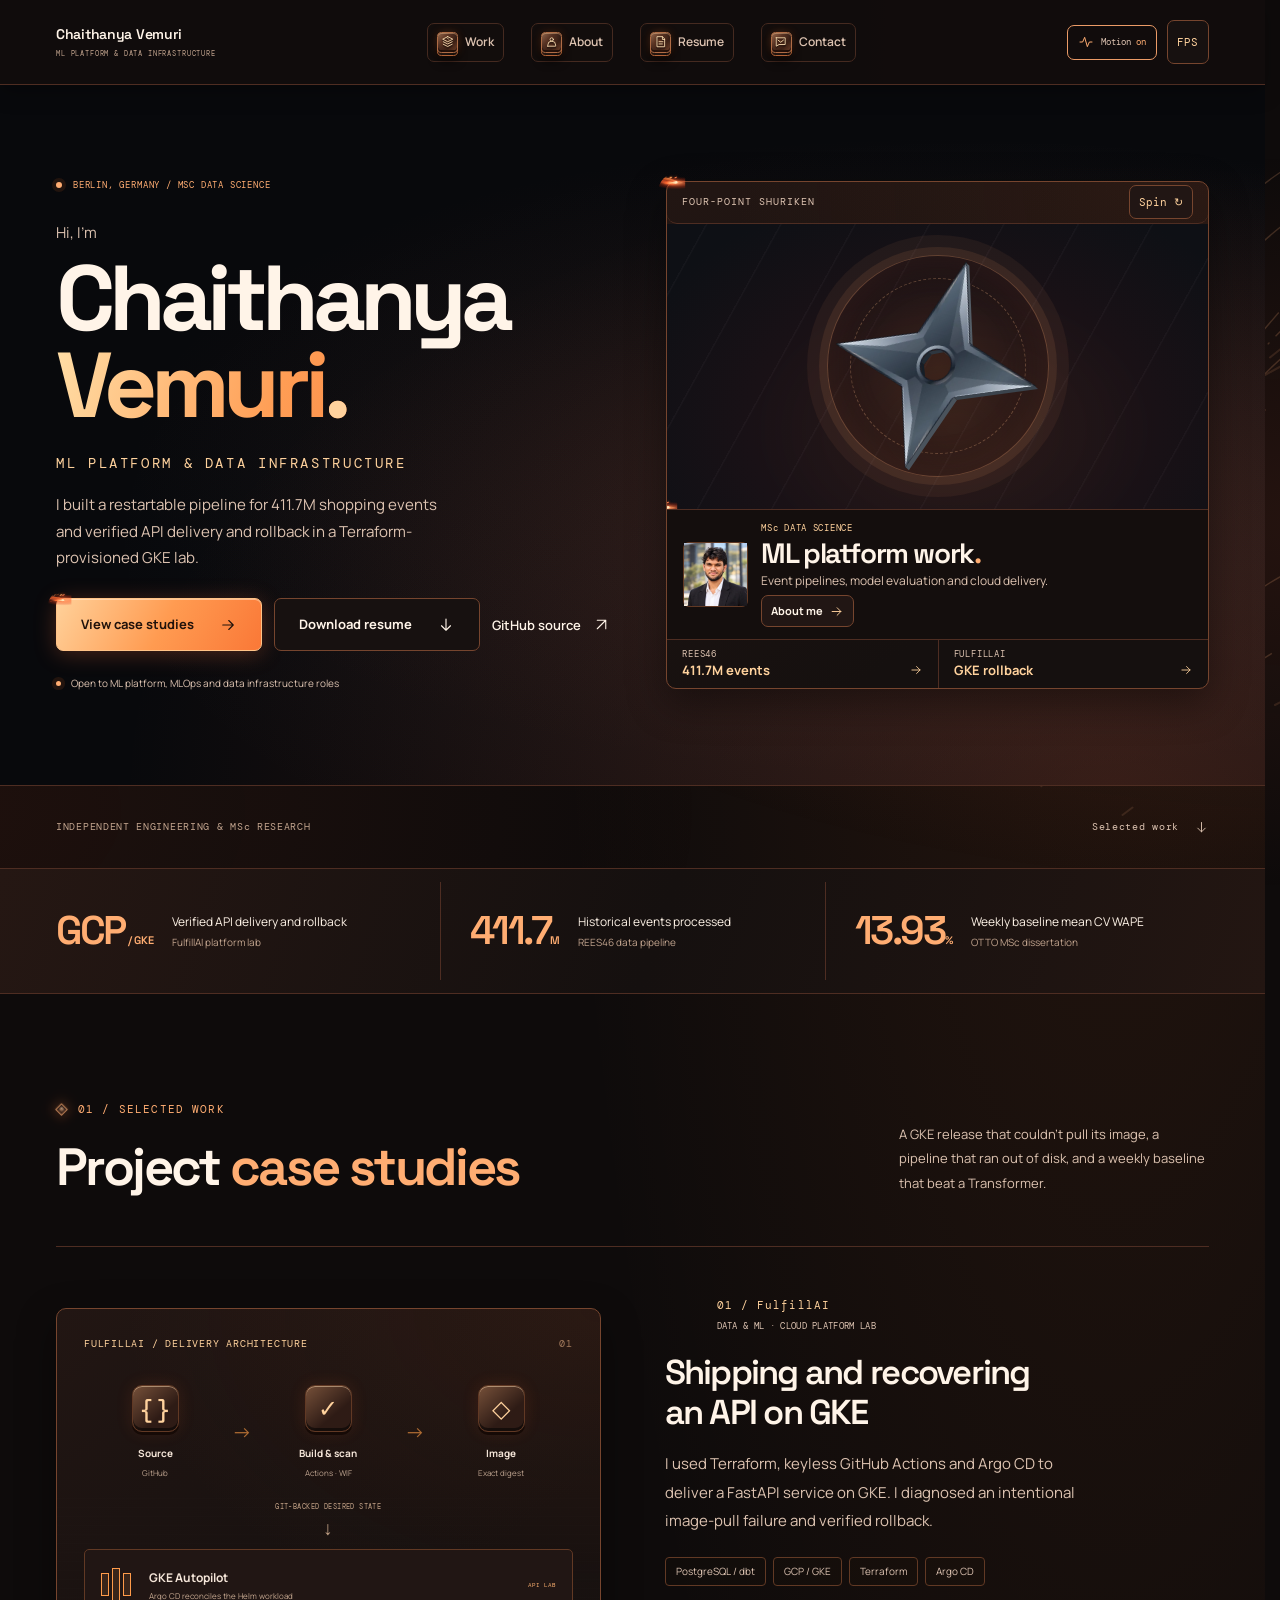
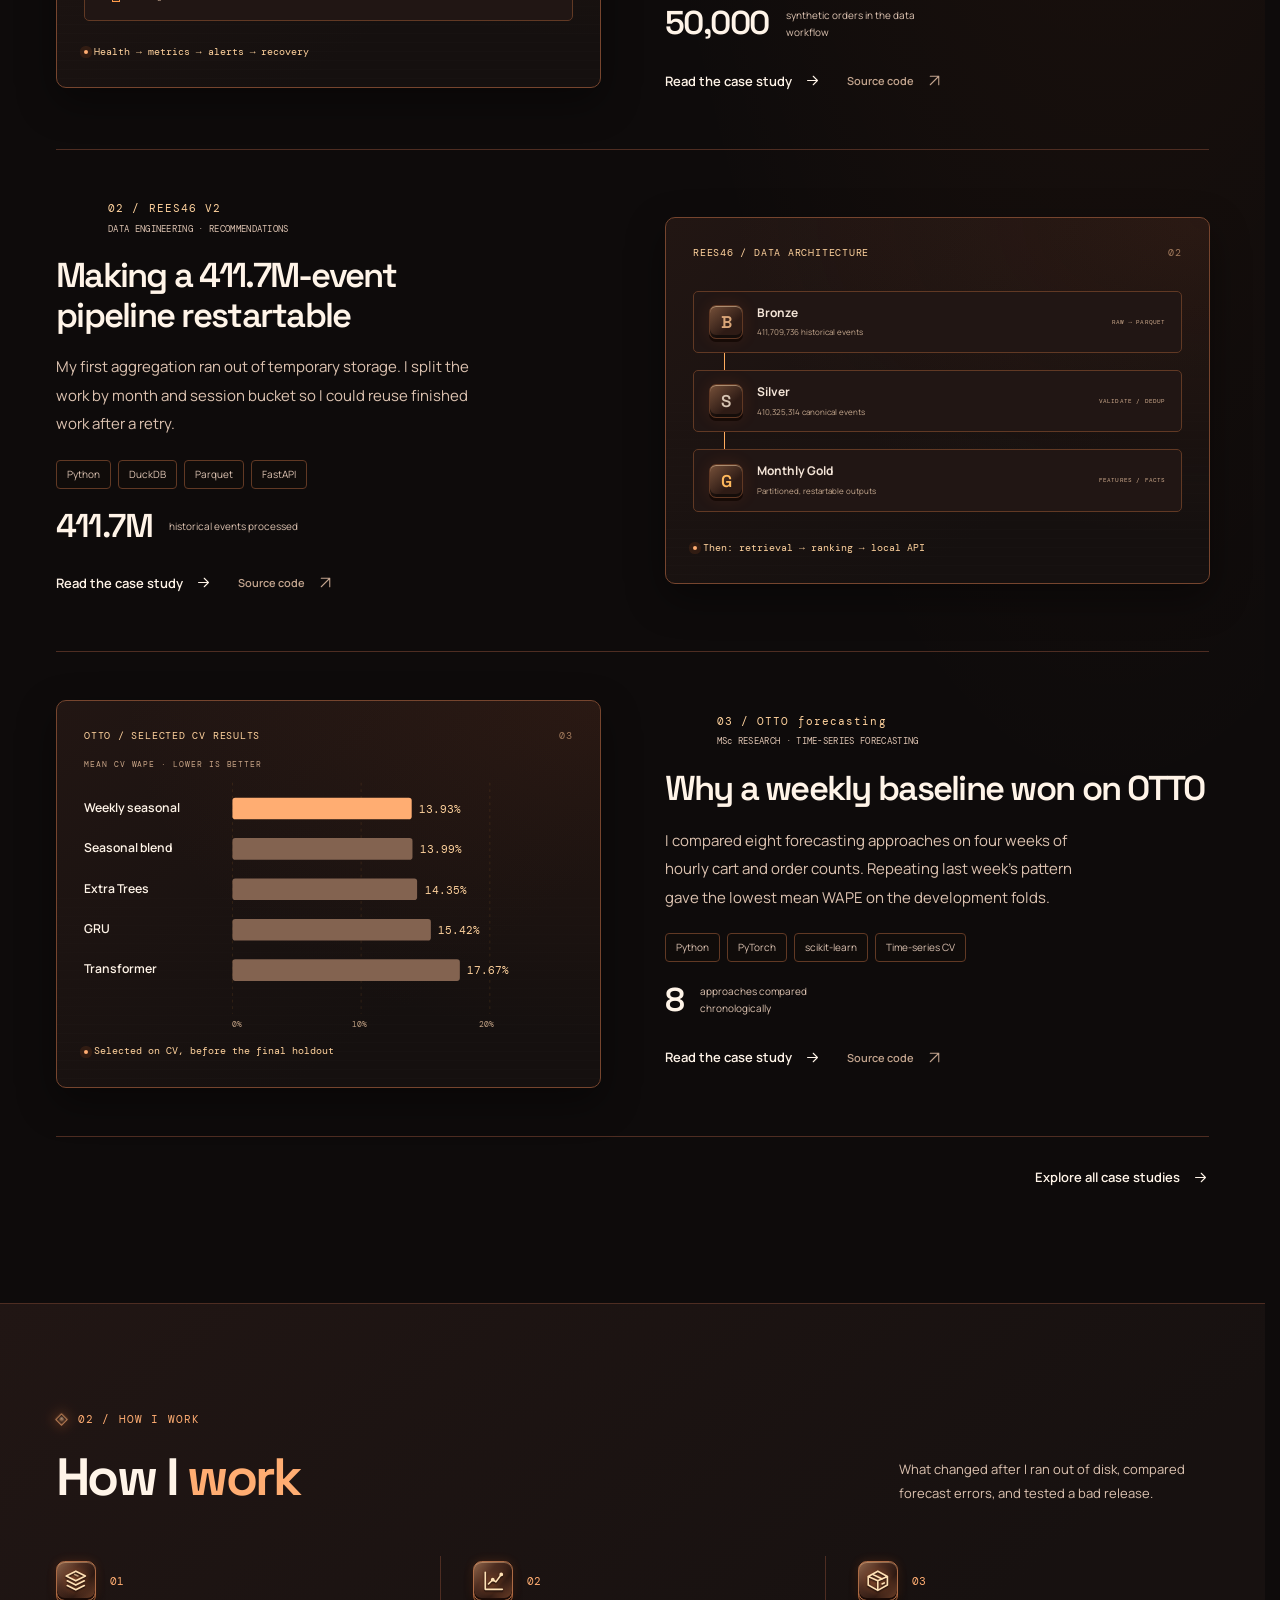
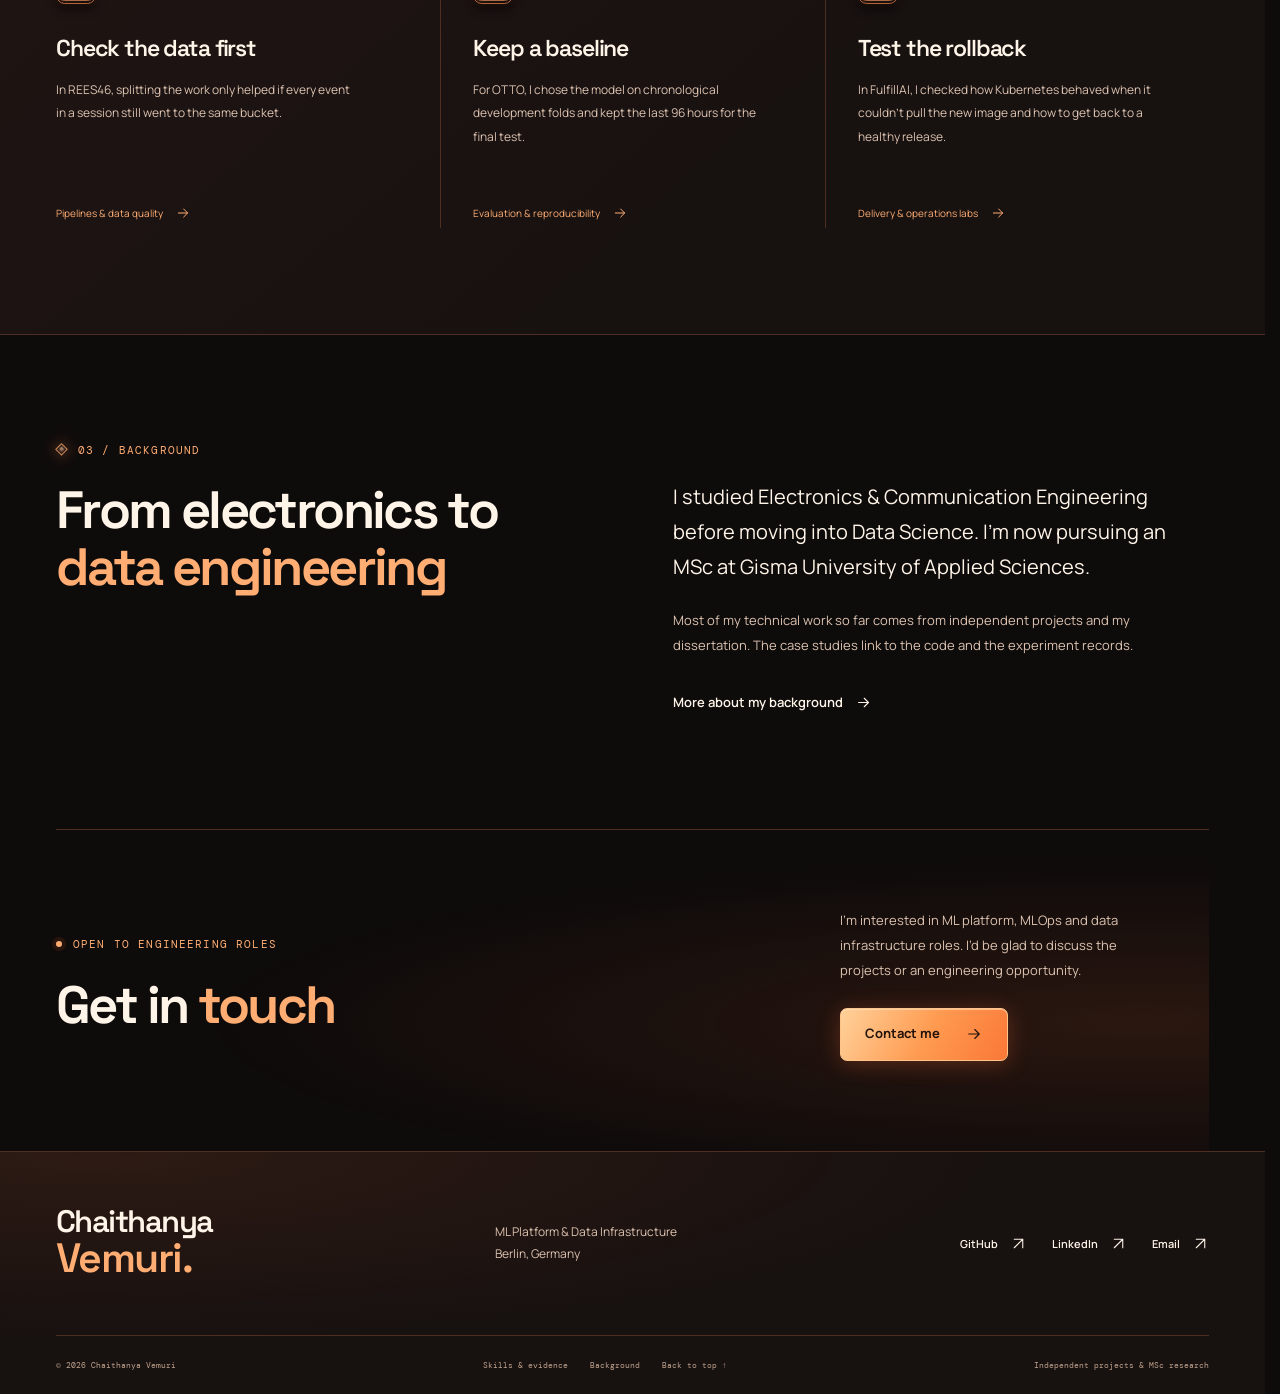
==== index.html @ a4421b6b "Add portfolio site source Static Netlify site as deployed on 13 Nov 2026, with the intro gate, its c" ====
<!doctype html>
<html lang="en" data-theme="dark" data-chakra="on"><head><meta charset="utf-8"><meta name="viewport" content="width=device-width, initial-scale=1"><meta name="theme-color" content="#08090c"><meta name="color-scheme" content="dark">
<title>ML Platform &amp; Data Infrastructure — Chaithanya Vemuri</title><meta name="description" content="Chaithanya Vemuri builds data pipelines and ML systems. Explore a verified GKE delivery lab, a restartable 411.7M-event pipeline and OTTO forecasting research."><meta name="robots" content="index,follow"><link rel="canonical" href="https://chaithanyavemuri.netlify.app/">
<meta property="og:type" content="website"><meta property="og:site_name" content="Chaithanya Vemuri"><meta property="og:title" content="ML Platform &amp; Data Infrastructure — Chaithanya Vemuri"><meta property="og:description" content="Chaithanya Vemuri builds data pipelines and ML systems. Explore a verified GKE delivery lab, a restartable 411.7M-event pipeline and OTTO forecasting research."><meta property="og:url" content="https://chaithanyavemuri.netlify.app/"><meta property="og:image" content="https://chaithanyavemuri.netlify.app/assets/chaithanya-vemuri-800.webp"><meta property="og:image:width" content="800"><meta property="og:image:height" content="800"><meta property="og:image:alt" content="Chaithanya Vemuri"><meta name="twitter:card" content="summary"><meta name="twitter:image" content="https://chaithanyavemuri.netlify.app/assets/chaithanya-vemuri-800.webp">
<script src="/assets/chakra.c9cb20a78dc4.js"></script><link rel="icon" href="/assets/chaithanya-vemuri-400.webp" type="image/webp"><link rel="preload" href="/assets/fonts/manrope-variable.woff2" as="font" type="font/woff2" crossorigin><link rel="preload" href="/assets/fonts/space-grotesk-variable.woff2" as="font" type="font/woff2" crossorigin><link rel="stylesheet" href="/assets/site.a04ff1b84bfb.css"><link rel="stylesheet" href="/assets/shinobi.434edd1d5ae1.css"><link rel="stylesheet" href="/assets/cinema.79971e200ddc.css"><link rel="stylesheet" href="/assets/ember.f93e2fb675f1.css"><script src="/assets/site.2c8791774269.js" defer></script><script src="/assets/ember.3b71f5bba5a2.js" defer></script><script src="/assets/shuriken.949558ba546b.js" defer></script><script type="application/ld+json">{"@context": "https://schema.org", "@type": "Person", "name": "Chaithanya Vemuri", "url": "https://chaithanyavemuri.netlify.app", "image": "https://chaithanyavemuri.netlify.app/assets/chaithanya-vemuri-800.webp", "email": "chaithanyavemuri28@gmail.com", "sameAs": ["https://github.com/nikchey29", "https://www.linkedin.com/in/chaithanya-vemuri-141897264/"], "jobTitle": "ML Platform & Data Infrastructure", "homeLocation": {"@type": "Place", "name": "Berlin, Germany"}}</script>
</head><body class="home-page" id="top"><div class="chakra-atmosphere" aria-hidden="true"><svg viewBox="0 0 1200 720" preserveAspectRatio="xMidYMid slice" fill="none" stroke="currentColor">
    <g class="current-trails" stroke-width="1.1">
    <path d="M-62 498C61 491 116 426 165 328S258 137 404 86m-451 475C92 542 153 480 217 382M-33 591c96-13 164-63 220-137m-203 168 88-30m82-49 71-86M1266 77C1091 109 1004 222 957 352s-89 206-260 275m530-505C1123 153 1047 229 1008 317m238-128-77 27m-58 34-55 64m168-94c-91 31-163 109-199 181M1223 419c-129 30-184 96-226 143m241-96-123 85"/>
    <path d="M-27 510c102-11 148-61 203-146m886-35c48-79 116-122 185-140M26 647l74-28m956-66 54-33M956 236l31-45" stroke-dasharray="20 9 2 7"/>
    </g>
    <g class="current-sparks" stroke-linecap="round">
    <path d="M17 526l11-3m27-8 19-8m20-11 6-4m27-21 13-13m39-58 9-16m21-38 4-7m28-52 10-19m-229 354 19-5m36-13 9-4m38-21 13-8m26-17 9-8m26-24 13-14m941-243 8-8m-60 43 20-11m-31 49 11-10m-47 49 15-15m36-76 15-12m-118 150 10-14m97 154 19-10m-56 35 9-5m-59 40 18-15m-53 43 8-6m-7-95 16-17m-82 95 9-10" stroke-width="1.6"/>
    </g></svg></div><div class="portfolio-content"><a class="skip-link" href="#main">Skip to content</a><header class="site-header" data-ember="bottom"><div class="container header-inner">
    <a class="brand" href="/" aria-label="Chaithanya Vemuri home"><span class="brand-name">Chaithanya Vemuri<span>ML PLATFORM & DATA INFRASTRUCTURE</span></span><span class="brand-short" aria-hidden="true">CV</span></a>
    <nav id="navigation" class="navigation" aria-label="Main navigation"><a href="/projects/" data-ember="control"><span class="forge-mark nav-mark" aria-hidden="true"><span class="forge-face" data-ember="detail"><span class="ember-edge" aria-hidden="true"></span></span><svg class="forge-depth" viewBox="0 0 24 24" fill="none" stroke="currentColor" stroke-width="1.55" stroke-linecap="round" stroke-linejoin="round"><path d="m12 3 9 4.5-9 4.5-9-4.5L12 3Zm-8 9 8 4 8-4M4 16.5l8 4 8-4"/><path d="m11 6 3 1.5" opacity=".63"/></svg><svg class="forge-glyph" viewBox="0 0 24 24" fill="none" stroke="currentColor" stroke-width="1.55" stroke-linecap="round" stroke-linejoin="round"><path d="m12 3 9 4.5-9 4.5-9-4.5L12 3Zm-8 9 8 4 8-4M4 16.5l8 4 8-4"/><path d="m11 6 3 1.5" opacity=".63"/></svg></span><span>Work</span><span class="ember-edge" aria-hidden="true"></span></a><a href="/about/" data-ember="control"><span class="forge-mark nav-mark" aria-hidden="true"><span class="forge-face" data-ember="detail"><span class="ember-edge" aria-hidden="true"></span></span><svg class="forge-depth" viewBox="0 0 24 24" fill="none" stroke="currentColor" stroke-width="1.55" stroke-linecap="round" stroke-linejoin="round"><circle cx="12" cy="8" r="3"/><path d="M5 20v-2a7 7 0 0 1 14 0v2H5Z"/></svg><svg class="forge-glyph" viewBox="0 0 24 24" fill="none" stroke="currentColor" stroke-width="1.55" stroke-linecap="round" stroke-linejoin="round"><circle cx="12" cy="8" r="3"/><path d="M5 20v-2a7 7 0 0 1 14 0v2H5Z"/></svg></span><span>About</span><span class="ember-edge" aria-hidden="true"></span></a><a href="/resume/" data-ember="control"><span class="forge-mark nav-mark" aria-hidden="true"><span class="forge-face" data-ember="detail"><span class="ember-edge" aria-hidden="true"></span></span><svg class="forge-depth" viewBox="0 0 24 24" fill="none" stroke="currentColor" stroke-width="1.55" stroke-linecap="round" stroke-linejoin="round"><path d="M6 3h9l4 4v14H6zM15 3v5h4M9 12h7m-7 4h6"/></svg><svg class="forge-glyph" viewBox="0 0 24 24" fill="none" stroke="currentColor" stroke-width="1.55" stroke-linecap="round" stroke-linejoin="round"><path d="M6 3h9l4 4v14H6zM15 3v5h4M9 12h7m-7 4h6"/></svg></span><span>Resume</span><span class="ember-edge" aria-hidden="true"></span></a><a href="/contact/" data-ember="control"><span class="forge-mark nav-mark" aria-hidden="true"><span class="forge-face" data-ember="detail"><span class="ember-edge" aria-hidden="true"></span></span><svg class="forge-depth" viewBox="0 0 24 24" fill="none" stroke="currentColor" stroke-width="1.55" stroke-linecap="round" stroke-linejoin="round"><path d="M4 5h16v12H9l-5 3V5Zm3 4 5 4 5-4"/></svg><svg class="forge-glyph" viewBox="0 0 24 24" fill="none" stroke="currentColor" stroke-width="1.55" stroke-linecap="round" stroke-linejoin="round"><path d="M4 5h16v12H9l-5 3V5Zm3 4 5 4 5-4"/></svg></span><span>Contact</span><span class="ember-edge" aria-hidden="true"></span></a></nav>
    <div class="header-tools"><button class="motion-toggle" type="button" aria-label="Pause animations" aria-pressed="true" data-ember="control"><svg class="icon " viewBox="0 0 24 24" fill="none" stroke="currentColor" stroke-width="1.5" stroke-linecap="round" stroke-linejoin="round" aria-hidden="true"><path d="M3 12h4l3-7 4 14 3-7h4"/></svg><span class="motion-label">Motion <span class="motion-state">on</span></span><span class="ember-edge" aria-hidden="true"></span></button><details class="frame-settings"><summary aria-label="Transition frame rate" data-ember="control">FPS<span class="ember-edge" aria-hidden="true"></span></summary>
    <div class="frame-popover" data-ember="frame"><p>Transition frame rate</p><div class="frame-options" role="group" aria-label="Frame rate limit"><button type="button" data-frame-choice="auto" aria-pressed="true" data-ember="control">Auto<span class="ember-edge" aria-hidden="true"></span></button><button type="button" data-frame-choice="60" aria-pressed="false" data-ember="control">60 fps<span class="ember-edge" aria-hidden="true"></span></button><button type="button" data-frame-choice="120" aria-pressed="false" data-ember="control">120 fps<span class="ember-edge" aria-hidden="true"></span></button></div>
    <p class="frame-feedback" role="status">Auto follows your browser’s refresh rate.</p><span class="ember-edge" aria-hidden="true"></span></div></details><button class="menu-toggle" type="button" aria-controls="navigation" aria-expanded="false" data-ember="control"><span>Menu</span><span class="menu-lines" aria-hidden="true"></span><span class="ember-edge" aria-hidden="true"></span></button></div>
    </div><div class="reading-progress" aria-hidden="true"></div><span class="ember-edge" aria-hidden="true"></span></header><main id="main" tabindex="-1"><section class="hero-stage" data-ember="bottom"><div class="shinobi-horizon" aria-hidden="true"></div><div class="hero container"><div class="hero-copy"><p class="eyebrow"><span class="status-dot"></span> BERLIN, GERMANY / MSc DATA SCIENCE</p><p class="hero-intro">Hi, I’m</p><h1 class="hero-title"><span>Chaithanya</span><span class="sunrise-text">Vemuri<span class="title-stop">.</span></span></h1><p class="hero-discipline">ML PLATFORM & DATA INFRASTRUCTURE</p><p class="hero-description">I built a restartable pipeline for 411.7M shopping events and verified API delivery and rollback in a Terraform-provisioned GKE lab.</p><div class="hero-actions"><a class="button button-primary" href="/projects/" data-ember="control">View case studies <svg class="icon " viewBox="0 0 24 24" fill="none" stroke="currentColor" stroke-width="1.5" stroke-linecap="round" stroke-linejoin="round" aria-hidden="true"><path d="M5 12h14M13 6l6 6-6 6"/></svg><span class="ember-edge" aria-hidden="true"></span></a><a class="button button-secondary" href="/assets/Chaithanya_Vemuri_Resume.pdf?v=1b3b3311ca10" download data-ember="control">Download resume <svg class="icon " viewBox="0 0 24 24" fill="none" stroke="currentColor" stroke-width="1.5" stroke-linecap="round" stroke-linejoin="round" aria-hidden="true"><path d="M12 4v15m-6-6 6 6 6-6"/></svg><span class="ember-edge" aria-hidden="true"></span></a><a class="text-link" href="https://github.com/nikchey29" target="_blank" rel="noopener noreferrer">GitHub source <svg class="icon " viewBox="0 0 24 24" fill="none" stroke="currentColor" stroke-width="1.5" stroke-linecap="round" stroke-linejoin="round" aria-hidden="true"><path d="M6 18 18 6M6 6h12v12"/></svg></a></div><p class="hero-role"><span class="status-dot"></span> Open to ML platform, MLOps and data infrastructure roles</p></div><aside class="profile-panel" aria-labelledby="profile-title" data-ember="frame">
      <div class="profile-slate" data-ember="bottom"><span>FOUR-POINT SHURIKEN</span><button type="button" class="shuriken-spin" aria-label="Spin shuriken" hidden data-ember="control">Spin ↻<span class="ember-edge" aria-hidden="true"></span></button><span class="ember-edge" aria-hidden="true"></span></div>
      <div class="shuriken-stage" data-shuriken data-rings="[[[0,-96],[25,-25],[96,0],[25,25],[0,96],[-25,25],[-96,0],[-25,-25]],[[14.7,0.0],[10.39446968344225,10.394469683442248],[9.001153973733046e-16,14.7],[-10.394469683442248,10.39446968344225],[-14.7,1.800230794746609e-15],[-10.394469683442251,-10.394469683442248],[-2.7003461921199135e-15,-14.7],[10.394469683442246,-10.394469683442251]]]" data-ember="bottom">
      <div class="shuriken-field" aria-hidden="true"></div>
      <div class="shuriken-space" aria-hidden="true">
        <img class="shuriken-face" src="/assets/shuriken-steel.79062a809b39.webp" width="512" height="512" alt="" aria-hidden="true" decoding="async">
        <canvas class="shuriken-canvas" width="240" height="240"></canvas>
      </div>
    <span class="ember-edge" aria-hidden="true"></span></div>
      <div class="profile-body">
        <div class="profile-grid">
          <div class="profile-portrait" data-ember="detail"><img src="/assets/chaithanya-vemuri-800.webp" srcset="/assets/chaithanya-vemuri-400.webp 400w, /assets/chaithanya-vemuri-800.webp 800w" sizes="65px" width="800" height="800" alt="Chaithanya Vemuri" fetchpriority="high"><span class="ember-edge" aria-hidden="true"></span></div>
          <div class="profile-info"><p class="profile-kicker">MSc DATA SCIENCE</p><h2 id="profile-title">ML platform work<span>.</span></h2><p>Event pipelines, model evaluation and cloud delivery.</p><a class="profile-link" href="/about/" data-ember="control">About me <svg class="icon " viewBox="0 0 24 24" fill="none" stroke="currentColor" stroke-width="1.5" stroke-linecap="round" stroke-linejoin="round" aria-hidden="true"><path d="M5 12h14M13 6l6 6-6 6"/></svg><span class="ember-edge" aria-hidden="true"></span></a></div>
        </div>
      </div>
      <div class="profile-evidence" data-ember="top"><a href="/projects/rees46-v2/" data-ember="column"><span>REES46</span><strong>411.7M events</strong><svg class="icon " viewBox="0 0 24 24" fill="none" stroke="currentColor" stroke-width="1.5" stroke-linecap="round" stroke-linejoin="round" aria-hidden="true"><path d="M5 12h14M13 6l6 6-6 6"/></svg><span class="ember-edge" aria-hidden="true"></span></a><a href="/projects/fulfillai/" data-ember="column"><span>FULFILLAI</span><strong>GKE rollback</strong><svg class="icon " viewBox="0 0 24 24" fill="none" stroke="currentColor" stroke-width="1.5" stroke-linecap="round" stroke-linejoin="round" aria-hidden="true"><path d="M5 12h14M13 6l6 6-6 6"/></svg><span class="ember-edge" aria-hidden="true"></span></a><span class="ember-edge" aria-hidden="true"></span></div>
    <span class="ember-edge" aria-hidden="true"></span></aside></div><span class="ember-edge" aria-hidden="true"></span></section>
<div class="container hero-bottom"><span>INDEPENDENT ENGINEERING & MSc RESEARCH</span><a href="#selected-work">Selected work <svg class="icon " viewBox="0 0 24 24" fill="none" stroke="currentColor" stroke-width="1.5" stroke-linecap="round" stroke-linejoin="round" aria-hidden="true"><path d="M12 4v15m-6-6 6 6 6-6"/></svg></a></div>
<section class="evidence-strip" aria-label="Selected project evidence" data-ember="band"><div class="container evidence-inner"><a href="/projects/fulfillai/" data-ember="column"><strong>GCP<span> / GKE</span></strong><div>Verified API delivery and rollback<span>FulfillAI platform lab</span></div><span class="ember-edge" aria-hidden="true"></span></a><a href="/projects/rees46-v2/" data-ember="column"><strong>411.7<span>M</span></strong><div>Historical events processed<span>REES46 data pipeline</span></div><span class="ember-edge" aria-hidden="true"></span></a><a href="/projects/otto/" data-ember="column"><strong>13.93<span>%</span></strong><div>Weekly baseline mean CV WAPE<span>OTTO MSc dissertation</span></div><span class="ember-edge" aria-hidden="true"></span></a></div><span class="ember-edge" aria-hidden="true"></span></section>
<section class="selected-work container section-space" id="selected-work"><div class="section-heading" data-reveal><div><p class="eyebrow"><span class="section-notch" aria-hidden="true"></span>01 / SELECTED WORK</p><h2>Project <em>case studies</em></h2></div><p>A GKE release that couldn’t pull its image, a pipeline that ran out of disk, and a weekly baseline that beat a Transformer.</p></div><article class="project-row" data-category="data ml platform" data-reveal data-ember="top"><div class="project-art"><div class="technical-art art-fulfill" data-ember="frame"><div class="art-head"><span>FULFILLAI / DELIVERY ARCHITECTURE</span><span>01</span></div><div class="deploy-flow"><div class="deploy-node"><span class="node-icon" data-ember="detail">{ }<span class="ember-edge" aria-hidden="true"></span></span><strong>Source</strong><span>GitHub</span></div><span class="flow-arrow">→</span><div class="deploy-node"><span class="node-icon" data-ember="detail">✓<span class="ember-edge" aria-hidden="true"></span></span><strong>Build & scan</strong><span>Actions · WIF</span></div><span class="flow-arrow">→</span><div class="deploy-node"><span class="node-icon" data-ember="detail">◇<span class="ember-edge" aria-hidden="true"></span></span><strong>Image</strong><span>Exact digest</span></div></div><div class="gitops-bridge"><span>GIT-BACKED DESIRED STATE</span><span>↓</span></div><div class="runtime-box" data-ember="detail"><div class="runtime-symbol" aria-hidden="true"><span></span><span></span><span></span></div><div><strong>GKE Autopilot</strong><span>Argo CD reconciles the Helm workload</span></div><span class="runtime-label">API LAB</span><span class="ember-edge" aria-hidden="true"></span></div><div class="art-foot"><span class="tiny-dot"></span> Health → metrics → alerts → recovery</div><span class="ember-edge" aria-hidden="true"></span></div></div><div class="project-summary"><div class="project-kicker"><span class="forge-mark project-mark" aria-hidden="true"><span class="forge-face" data-ember="detail"><span class="ember-edge" aria-hidden="true"></span></span><svg class="forge-depth" viewBox="0 0 24 24" fill="none" stroke="currentColor" stroke-width="1.55" stroke-linecap="round" stroke-linejoin="round"><path d="M12 3 21 8v8l-9 5-9-5V8l9-5Zm0 9v9M3 8l9 4 9-4M7 5.8l9 4.6"/><path d="m16 15 2-1"/></svg><svg class="forge-glyph" viewBox="0 0 24 24" fill="none" stroke="currentColor" stroke-width="1.55" stroke-linecap="round" stroke-linejoin="round"><path d="M12 3 21 8v8l-9 5-9-5V8l9-5Zm0 9v9M3 8l9 4 9-4M7 5.8l9 4.6"/><path d="m16 15 2-1"/></svg></span><div><span>01 / FulfillAI</span><span class="project-kind">DATA & ML · CLOUD PLATFORM LAB</span></div></div><h3><a href="/projects/fulfillai/">Shipping and recovering an API on GKE</a></h3><p>I used Terraform, keyless GitHub Actions and Argo CD to deliver a FastAPI service on GKE. I diagnosed an intentional image-pull failure and verified rollback.</p><ul class="chips" aria-label="Project tools"><li data-ember="detail">PostgreSQL / dbt<span class="ember-edge" aria-hidden="true"></span></li><li data-ember="detail">GCP / GKE<span class="ember-edge" aria-hidden="true"></span></li><li data-ember="detail">Terraform<span class="ember-edge" aria-hidden="true"></span></li><li data-ember="detail">Argo CD<span class="ember-edge" aria-hidden="true"></span></li></ul><div class="project-result"><strong>50,000</strong><span>synthetic orders in the data workflow</span></div><div class="project-actions"><a class="text-link" href="/projects/fulfillai/">Read the case study <svg class="icon " viewBox="0 0 24 24" fill="none" stroke="currentColor" stroke-width="1.5" stroke-linecap="round" stroke-linejoin="round" aria-hidden="true"><path d="M5 12h14M13 6l6 6-6 6"/></svg></a><a class="text-link" href="https://github.com/nikchey29/fulfillai/tree/platform-engineering-v2" target="_blank" rel="noopener noreferrer">Source code <svg class="icon " viewBox="0 0 24 24" fill="none" stroke="currentColor" stroke-width="1.5" stroke-linecap="round" stroke-linejoin="round" aria-hidden="true"><path d="M6 18 18 6M6 6h12v12"/></svg></a></div></div><span class="ember-edge" aria-hidden="true"></span></article><article class="project-row" data-category="data ml" data-reveal data-ember="top"><div class="project-art"><div class="technical-art art-rees" data-ember="frame"><div class="art-head"><span>REES46 / DATA ARCHITECTURE</span><span>02</span></div><div class="layer-stack"><div class="data-layer layer-bronze" data-ember="detail"><span class="layer-icon" data-ember="detail">B<span class="ember-edge" aria-hidden="true"></span></span><div><strong>Bronze</strong><span>411,709,736 historical events</span></div><span class="layer-format">RAW → PARQUET</span><span class="ember-edge" aria-hidden="true"></span></div><span class="flow-line"></span><div class="data-layer layer-silver" data-ember="detail"><span class="layer-icon" data-ember="detail">S<span class="ember-edge" aria-hidden="true"></span></span><div><strong>Silver</strong><span>410,325,314 canonical events</span></div><span class="layer-format">VALIDATE / DEDUP</span><span class="ember-edge" aria-hidden="true"></span></div><span class="flow-line"></span><div class="data-layer layer-gold" data-ember="detail"><span class="layer-icon" data-ember="detail">G<span class="ember-edge" aria-hidden="true"></span></span><div><strong>Monthly Gold</strong><span>Partitioned, restartable outputs</span></div><span class="layer-format">FEATURES / FACTS</span><span class="ember-edge" aria-hidden="true"></span></div></div><div class="art-foot"><span class="tiny-dot"></span> Then: retrieval → ranking → local API</div><span class="ember-edge" aria-hidden="true"></span></div></div><div class="project-summary"><div class="project-kicker"><span class="forge-mark project-mark" aria-hidden="true"><span class="forge-face" data-ember="detail"><span class="ember-edge" aria-hidden="true"></span></span><svg class="forge-depth" viewBox="0 0 24 24" fill="none" stroke="currentColor" stroke-width="1.55" stroke-linecap="round" stroke-linejoin="round"><path d="m12 3 9 4.5-9 4.5-9-4.5L12 3Zm-8 9 8 4 8-4M4 16.5l8 4 8-4"/><path d="m11 6 3 1.5" opacity=".63"/></svg><svg class="forge-glyph" viewBox="0 0 24 24" fill="none" stroke="currentColor" stroke-width="1.55" stroke-linecap="round" stroke-linejoin="round"><path d="m12 3 9 4.5-9 4.5-9-4.5L12 3Zm-8 9 8 4 8-4M4 16.5l8 4 8-4"/><path d="m11 6 3 1.5" opacity=".63"/></svg></span><div><span>02 / REES46 V2</span><span class="project-kind">DATA ENGINEERING · RECOMMENDATIONS</span></div></div><h3><a href="/projects/rees46-v2/">Making a 411.7M-event pipeline restartable</a></h3><p>My first aggregation ran out of temporary storage. I split the work by month and session bucket so I could reuse finished work after a retry.</p><ul class="chips" aria-label="Project tools"><li data-ember="detail">Python<span class="ember-edge" aria-hidden="true"></span></li><li data-ember="detail">DuckDB<span class="ember-edge" aria-hidden="true"></span></li><li data-ember="detail">Parquet<span class="ember-edge" aria-hidden="true"></span></li><li data-ember="detail">FastAPI<span class="ember-edge" aria-hidden="true"></span></li></ul><div class="project-result"><strong>411.7M</strong><span>historical events processed</span></div><div class="project-actions"><a class="text-link" href="/projects/rees46-v2/">Read the case study <svg class="icon " viewBox="0 0 24 24" fill="none" stroke="currentColor" stroke-width="1.5" stroke-linecap="round" stroke-linejoin="round" aria-hidden="true"><path d="M5 12h14M13 6l6 6-6 6"/></svg></a><a class="text-link" href="https://github.com/nikchey29/rees46-v2" target="_blank" rel="noopener noreferrer">Source code <svg class="icon " viewBox="0 0 24 24" fill="none" stroke="currentColor" stroke-width="1.5" stroke-linecap="round" stroke-linejoin="round" aria-hidden="true"><path d="M6 18 18 6M6 6h12v12"/></svg></a></div></div><span class="ember-edge" aria-hidden="true"></span></article><article class="project-row" data-category="ml research" data-reveal data-ember="top"><div class="project-art"><div class="technical-art art-otto" data-ember="frame"><div class="art-head"><span>OTTO / SELECTED CV RESULTS</span><span>03</span></div><svg viewBox="0 0 520 300" role="img" aria-label="Mean development WAPE: weekly seasonal 13.93 percent; seasonal blend 13.99; Extra Trees 14.35; GRU 15.42; Transformer 17.67. Lower is better. Five of eight methods shown."><text x="0" y="21" class="chart-subtitle">MEAN CV WAPE · LOWER IS BETTER</text><path d="M158 38v246M295 38v246M432 38v246" class="chart-grid"/><text x="0" y="69" class="chart-label">Weekly seasonal</text><rect x="158" y="54" width="190.84" height="23" rx="3" class="chart-bar selected-bar"/><text x="356.84" y="70" class="chart-value">13.93%</text><text x="0" y="112" class="chart-label">Seasonal blend</text><rect x="158" y="97" width="191.66" height="23" rx="3" class="chart-bar "/><text x="357.66" y="113" class="chart-value">13.99%</text><text x="0" y="155" class="chart-label">Extra Trees</text><rect x="158" y="140" width="196.59" height="23" rx="3" class="chart-bar "/><text x="362.60" y="156" class="chart-value">14.35%</text><text x="0" y="198" class="chart-label">GRU</text><rect x="158" y="183" width="211.25" height="23" rx="3" class="chart-bar "/><text x="377.25" y="199" class="chart-value">15.42%</text><text x="0" y="241" class="chart-label">Transformer</text><rect x="158" y="226" width="242.08" height="23" rx="3" class="chart-bar "/><text x="408.08" y="242" class="chart-value">17.67%</text><text x="158" y="298" class="chart-axis">0%</text><text x="285" y="298" class="chart-axis">10%</text><text x="420" y="298" class="chart-axis">20%</text></svg><div class="art-foot"><span class="tiny-dot"></span> Selected on CV, before the final holdout</div><span class="ember-edge" aria-hidden="true"></span></div></div><div class="project-summary"><div class="project-kicker"><span class="forge-mark project-mark" aria-hidden="true"><span class="forge-face" data-ember="detail"><span class="ember-edge" aria-hidden="true"></span></span><svg class="forge-depth" viewBox="0 0 24 24" fill="none" stroke="currentColor" stroke-width="1.55" stroke-linecap="round" stroke-linejoin="round"><path d="M4 4v16h16M7 15l4-4 3 2 5-7"/><circle cx="11" cy="11" r="1"/><circle cx="19" cy="6" r="1"/></svg><svg class="forge-glyph" viewBox="0 0 24 24" fill="none" stroke="currentColor" stroke-width="1.55" stroke-linecap="round" stroke-linejoin="round"><path d="M4 4v16h16M7 15l4-4 3 2 5-7"/><circle cx="11" cy="11" r="1"/><circle cx="19" cy="6" r="1"/></svg></span><div><span>03 / OTTO forecasting</span><span class="project-kind">MSc RESEARCH · TIME-SERIES FORECASTING</span></div></div><h3><a href="/projects/otto/">Why a weekly baseline won on OTTO</a></h3><p>I compared eight forecasting approaches on four weeks of hourly cart and order counts. Repeating last week’s pattern gave the lowest mean WAPE on the development folds.</p><ul class="chips" aria-label="Project tools"><li data-ember="detail">Python<span class="ember-edge" aria-hidden="true"></span></li><li data-ember="detail">PyTorch<span class="ember-edge" aria-hidden="true"></span></li><li data-ember="detail">scikit-learn<span class="ember-edge" aria-hidden="true"></span></li><li data-ember="detail">Time-series CV<span class="ember-edge" aria-hidden="true"></span></li></ul><div class="project-result"><strong>8</strong><span>approaches compared chronologically</span></div><div class="project-actions"><a class="text-link" href="/projects/otto/">Read the case study <svg class="icon " viewBox="0 0 24 24" fill="none" stroke="currentColor" stroke-width="1.5" stroke-linecap="round" stroke-linejoin="round" aria-hidden="true"><path d="M5 12h14M13 6l6 6-6 6"/></svg></a><a class="text-link" href="https://github.com/nikchey29/otto-demand-forecasting-dissertation" target="_blank" rel="noopener noreferrer">Source code <svg class="icon " viewBox="0 0 24 24" fill="none" stroke="currentColor" stroke-width="1.5" stroke-linecap="round" stroke-linejoin="round" aria-hidden="true"><path d="M6 18 18 6M6 6h12v12"/></svg></a></div></div><span class="ember-edge" aria-hidden="true"></span></article><div class="section-end"><a class="text-link" href="/projects/">Explore all case studies <svg class="icon " viewBox="0 0 24 24" fill="none" stroke="currentColor" stroke-width="1.5" stroke-linecap="round" stroke-linejoin="round" aria-hidden="true"><path d="M5 12h14M13 6l6 6-6 6"/></svg></a></div></section>
<section class="approach-section" data-ember="band"><div class="container section-space"><div class="section-heading" data-reveal><div><p class="eyebrow"><span class="section-notch" aria-hidden="true"></span>02 / HOW I WORK</p><h2>How I <em>work</em></h2></div><p>What changed after I ran out of disk, compared forecast errors, and tested a bad release.</p></div><div class="approach-grid"><article data-reveal data-ember="column"><div class="approach-number"><span class="forge-mark approach-mark" aria-hidden="true"><span class="forge-face" data-ember="detail"><span class="ember-edge" aria-hidden="true"></span></span><svg class="forge-depth" viewBox="0 0 24 24" fill="none" stroke="currentColor" stroke-width="1.55" stroke-linecap="round" stroke-linejoin="round"><path d="m12 3 9 4.5-9 4.5-9-4.5L12 3Zm-8 9 8 4 8-4M4 16.5l8 4 8-4"/><path d="m11 6 3 1.5" opacity=".63"/></svg><svg class="forge-glyph" viewBox="0 0 24 24" fill="none" stroke="currentColor" stroke-width="1.55" stroke-linecap="round" stroke-linejoin="round"><path d="m12 3 9 4.5-9 4.5-9-4.5L12 3Zm-8 9 8 4 8-4M4 16.5l8 4 8-4"/><path d="m11 6 3 1.5" opacity=".63"/></svg></span><span aria-hidden="true">01</span></div><h3>Check the data first</h3><p>In REES46, splitting the work only helped if every event in a session still went to the same bucket.</p><a href="/skills/#data">Pipelines & data quality <svg class="icon " viewBox="0 0 24 24" fill="none" stroke="currentColor" stroke-width="1.5" stroke-linecap="round" stroke-linejoin="round" aria-hidden="true"><path d="M5 12h14M13 6l6 6-6 6"/></svg></a><span class="ember-edge" aria-hidden="true"></span></article><article data-reveal data-ember="column"><div class="approach-number"><span class="forge-mark approach-mark" aria-hidden="true"><span class="forge-face" data-ember="detail"><span class="ember-edge" aria-hidden="true"></span></span><svg class="forge-depth" viewBox="0 0 24 24" fill="none" stroke="currentColor" stroke-width="1.55" stroke-linecap="round" stroke-linejoin="round"><path d="M4 4v16h16M7 15l4-4 3 2 5-7"/><circle cx="11" cy="11" r="1"/><circle cx="19" cy="6" r="1"/></svg><svg class="forge-glyph" viewBox="0 0 24 24" fill="none" stroke="currentColor" stroke-width="1.55" stroke-linecap="round" stroke-linejoin="round"><path d="M4 4v16h16M7 15l4-4 3 2 5-7"/><circle cx="11" cy="11" r="1"/><circle cx="19" cy="6" r="1"/></svg></span><span aria-hidden="true">02</span></div><h3>Keep a baseline</h3><p>For OTTO, I chose the model on chronological development folds and kept the last 96 hours for the final test.</p><a href="/skills/#evaluation">Evaluation & reproducibility <svg class="icon " viewBox="0 0 24 24" fill="none" stroke="currentColor" stroke-width="1.5" stroke-linecap="round" stroke-linejoin="round" aria-hidden="true"><path d="M5 12h14M13 6l6 6-6 6"/></svg></a><span class="ember-edge" aria-hidden="true"></span></article><article data-reveal data-ember="column"><div class="approach-number"><span class="forge-mark approach-mark" aria-hidden="true"><span class="forge-face" data-ember="detail"><span class="ember-edge" aria-hidden="true"></span></span><svg class="forge-depth" viewBox="0 0 24 24" fill="none" stroke="currentColor" stroke-width="1.55" stroke-linecap="round" stroke-linejoin="round"><path d="M12 3 21 8v8l-9 5-9-5V8l9-5Zm0 9v9M3 8l9 4 9-4M7 5.8l9 4.6"/><path d="m16 15 2-1"/></svg><svg class="forge-glyph" viewBox="0 0 24 24" fill="none" stroke="currentColor" stroke-width="1.55" stroke-linecap="round" stroke-linejoin="round"><path d="M12 3 21 8v8l-9 5-9-5V8l9-5Zm0 9v9M3 8l9 4 9-4M7 5.8l9 4.6"/><path d="m16 15 2-1"/></svg></span><span aria-hidden="true">03</span></div><h3>Test the rollback</h3><p>In FulfillAI, I checked how Kubernetes behaved when it couldn’t pull the new image and how to get back to a healthy release.</p><a href="/skills/#delivery">Delivery & operations labs <svg class="icon " viewBox="0 0 24 24" fill="none" stroke="currentColor" stroke-width="1.5" stroke-linecap="round" stroke-linejoin="round" aria-hidden="true"><path d="M5 12h14M13 6l6 6-6 6"/></svg></a><span class="ember-edge" aria-hidden="true"></span></article></div></div><span class="ember-edge" aria-hidden="true"></span></section>
<section class="about-teaser container section-space" data-reveal><div><p class="eyebrow"><span class="section-notch" aria-hidden="true"></span>03 / BACKGROUND</p><h2>From electronics to <em>data engineering</em></h2></div><div><p class="large-copy">I studied Electronics & Communication Engineering before moving into Data Science. I’m now pursuing an MSc at Gisma University of Applied Sciences.</p><p>Most of my technical work so far comes from independent projects and my dissertation. The case studies link to the code and the experiment records.</p><a class="text-link" href="/about/">More about my background <svg class="icon " viewBox="0 0 24 24" fill="none" stroke="currentColor" stroke-width="1.5" stroke-linecap="round" stroke-linejoin="round" aria-hidden="true"><path d="M5 12h14M13 6l6 6-6 6"/></svg></a></div></section><section class="contact-band container" data-reveal data-ember="top"><div><p class="eyebrow"><span class="status-dot"></span> OPEN TO ENGINEERING ROLES</p><h2>Get in <em>touch</em></h2></div><div><p>I’m interested in ML platform, MLOps and data infrastructure roles. I’d be glad to discuss the projects or an engineering opportunity.</p><a class="button button-primary" href="/contact/" data-ember="control">Contact me <svg class="icon " viewBox="0 0 24 24" fill="none" stroke="currentColor" stroke-width="1.5" stroke-linecap="round" stroke-linejoin="round" aria-hidden="true"><path d="M5 12h14M13 6l6 6-6 6"/></svg><span class="ember-edge" aria-hidden="true"></span></a></div><span class="ember-edge" aria-hidden="true"></span></section></main><footer class="site-footer" data-ember="top"><div class="container"><div class="footer-top"><div class="footer-signature"><a class="footer-wordmark" href="/">Chaithanya<span>Vemuri.</span></a></div><p>ML Platform & Data Infrastructure<br>Berlin, Germany</p><div class="footer-links"><a class="text-link" href="https://github.com/nikchey29" target="_blank" rel="noopener noreferrer">GitHub <svg class="icon " viewBox="0 0 24 24" fill="none" stroke="currentColor" stroke-width="1.5" stroke-linecap="round" stroke-linejoin="round" aria-hidden="true"><path d="M6 18 18 6M6 6h12v12"/></svg></a><a class="text-link" href="https://www.linkedin.com/in/chaithanya-vemuri-141897264/" target="_blank" rel="noopener noreferrer">LinkedIn <svg class="icon " viewBox="0 0 24 24" fill="none" stroke="currentColor" stroke-width="1.5" stroke-linecap="round" stroke-linejoin="round" aria-hidden="true"><path d="M6 18 18 6M6 6h12v12"/></svg></a><a class="text-link" href="mailto:chaithanyavemuri28@gmail.com" target="_blank" rel="noopener noreferrer">Email <svg class="icon " viewBox="0 0 24 24" fill="none" stroke="currentColor" stroke-width="1.5" stroke-linecap="round" stroke-linejoin="round" aria-hidden="true"><path d="M6 18 18 6M6 6h12v12"/></svg></a></div></div><div class="footer-bottom" data-ember="top"><span>© 2026 Chaithanya Vemuri</span><div><a href="/skills/">Skills & evidence</a><a href="/background/">Background</a><a href="#top">Back to top ↑</a></div><span>Independent projects & MSc research</span><span class="ember-edge" aria-hidden="true"></span></div></div><span class="ember-edge" aria-hidden="true"></span></footer><div class="cursor-light" aria-hidden="true"><span class="cursor-aura"></span></div><div class="ink-wipe" aria-hidden="true"><span class="cut-light"></span></div><div class="toast" role="status" aria-live="polite" data-ember="frame"><span class="toast-message"></span><span class="ember-edge" aria-hidden="true"></span></div></div></body></html>
---- assets/site.a04ff1b84bfb.css ----
@font-face{font-family:Space Grotesk;src:url('/assets/fonts/space-grotesk-variable.woff2') format('woff2');font-weight:300 700;font-style:normal;font-display:swap}
@font-face{font-family:Manrope;src:url('/assets/fonts/manrope-variable.woff2') format('woff2');font-weight:200 800;font-style:normal;font-display:swap}
@font-face{font-family:DM Mono;src:url('/assets/fonts/dm-mono-400-normal.woff') format('woff');font-weight:400;font-style:normal;font-display:swap}
:root{--bg:#080808;--surface:#11100f;--surface-2:#1a1511;--text:#f7f4f0;--muted:#b7b0a8;--faint:#948b82;--line:#302720;--accent:#ff8a3d;--accent-strong:#ffb36b;--ember:#ff5b16;--ink:#140b04;--sans:Manrope,Arial,sans-serif;--display:'Space Grotesk',Arial,sans-serif;--mono:'DM Mono',monospace;--radius:10px;color-scheme:dark}
*{box-sizing:border-box}
html{scroll-behavior:smooth;scroll-padding-top:110px}
body{margin:0;background:var(--bg);color:var(--text);font:400 15px/1.8 var(--sans);-webkit-font-smoothing:antialiased}
button,input,select,textarea{font:inherit}
button,a{-webkit-tap-highlight-color:transparent;touch-action:manipulation}
a{color:inherit;text-decoration:none}
button{cursor:pointer}
button:disabled{cursor:default}
img{max-width:100%;height:auto;display:block}
svg{display:block;max-width:100%}
figure,blockquote,dl,dd{margin:0}
h1,h2,h3,h4,p{margin:0}
h1,h2,h3,h4{font-family:var(--display);font-weight:600;line-height:1.08;text-wrap:balance;letter-spacing:-.045em}
h2{font-size:clamp(36px,4.1vw,56px)}
h3{font-size:28px}
em{font-style:normal;color:var(--accent);font-family:inherit;font-weight:inherit;letter-spacing:inherit}
p{color:var(--muted)}
p+p{margin-top:20px}
::selection{background:var(--accent);color:var(--ink)}
:focus-visible{outline:2px solid var(--accent-strong);outline-offset:5px;border-radius:3px}
[hidden]{display:none!important}
.container{width:min(1240px,calc(100% - 112px));margin-inline:auto}
.section-space{padding-block:106px}
.eyebrow{font:400 10px/1.65 var(--mono);letter-spacing:.12em;color:var(--accent);text-transform:uppercase;display:flex;align-items:center;gap:11px}
.status-dot,.tiny-dot{width:6px;height:6px;border-radius:50%;display:inline-block;flex-shrink:0;background:var(--accent);box-shadow:0 0 0 4px #ff812914}
.icon{width:20px;height:20px;flex-shrink:0}
.sr-only{position:absolute;width:1px;height:1px;padding:0;margin:-1px;overflow:hidden;clip:rect(0,0,0,0);white-space:nowrap;border:0}
.skip-link{position:fixed;left:16px;top:-100px;z-index:1000;background:var(--accent);color:var(--ink);padding:12px 22px}
.skip-link:focus{top:16px}
.lead{font-size:18px;line-height:1.85;max-width:700px}
.muted{color:var(--muted)}
.text-link{display:inline-flex;align-items:center;gap:12px;font-size:13px;font-weight:600;line-height:1.55;padding-block:10px;position:relative}
.text-link .icon{width:17px;height:17px;transition:transform .25s ease}
.text-link:hover{color:var(--accent)}
.text-link:hover .icon{transform:translateX(4px)}
.button{min-height:53px;display:inline-flex;justify-content:center;align-items:center;gap:25px;padding:15px 24px;font-size:13px;line-height:1.5;font-weight:700;border:1px solid var(--line);border-radius:7px;position:relative;isolation:isolate;transition:transform .25s,border-color .25s,box-shadow .25s,background .25s}
.button .icon{width:18px;height:18px;transition:transform .25s}
.button:hover{transform:translateY(-3px);border-color:var(--accent)}
.button:hover .icon{transform:translateX(4px)}
.button-primary{background:linear-gradient(120deg,#ffac55,#ff7927 65%,#ff6519);color:#170b02;border-color:#ff903f;box-shadow:0 4px 26px #ff6a1617}
.button-primary:hover{box-shadow:0 8px 34px #ff741a38}
.button-secondary{background:#ffffff03;color:var(--text);border-color:#504034}
.button-secondary:hover{background:#ff84220c}
.chips{padding:0;margin:23px 0;display:flex;flex-wrap:wrap;gap:7px;list-style:none}
.chips li{font-size:10px;line-height:1.5;padding:6px 10px;color:var(--muted);border:1px solid var(--line);border-radius:4px;background:#ff861c03}
.scope-chip{color:var(--accent);font-size:11px;display:inline-flex;gap:8px;align-items:center}
.scope-chip:before{content:'';width:5px;height:5px;background:var(--accent);border-radius:50%}
/* Persistent navigation and a direct control over motion. */
.site-header{position:sticky;top:0;z-index:50;background:#080808ed;border-bottom:1px solid #ffffff0e;backdrop-filter:blur(16px)}
.header-inner{height:84px;display:flex;align-items:center;justify-content:space-between;gap:24px}
.brand{display:flex;gap:12px;align-items:center;flex-shrink:0}
.brand-mark{width:38px;height:38px;display:block;color:var(--accent)}
.brand-mark svg{width:100%;height:100%}
.brand-name{font:600 14px/1.5 var(--display);letter-spacing:-.02em}
.brand-name>span{display:block;font:400 7px/1.7 var(--mono);letter-spacing:.12em;margin-top:3px;color:var(--faint)}
.navigation{display:flex;gap:32px;margin-inline:auto}
.navigation>a{font-size:12px;font-weight:600;line-height:1.5;color:var(--muted);padding:12px 0;position:relative}
.navigation>a:hover,.navigation>a[aria-current=page]{color:var(--accent-strong)}
.navigation>a:after{content:'';position:absolute;width:0;left:0;bottom:3px;height:2px;background:var(--accent);transition:width .25s}
.navigation>a:hover:after,.navigation>a[aria-current=page]:after{width:100%}
.header-tools{display:flex;align-items:center;gap:20px}
.location{display:flex;gap:9px;align-items:center;color:var(--faint);font:9px var(--mono);white-space:nowrap}
.location i{width:4px;height:4px;border-radius:50%;background:var(--accent)}
.motion-toggle{display:none;gap:7px;align-items:center;background:transparent;border:1px solid var(--line);color:var(--muted);padding:7px 10px;border-radius:5px;font:9px/1.6 var(--mono);white-space:nowrap;min-height:35px}
.js .motion-toggle{display:flex}
.motion-toggle .icon{width:16px;height:16px;color:var(--accent)}
.motion-state{color:var(--accent)}
.motion-toggle:hover{border-color:var(--accent)}
.menu-toggle{display:none}
.reading-progress{position:absolute;bottom:-1px;left:0;width:100%;height:2px;background:linear-gradient(90deg,#ff5d13,#ffb75c);transform-origin:left;transform:scaleX(var(--reading-progress,0));pointer-events:none}
/* A sunrise, two orbiting arcs and an original spiral motif. */
.hero-stage{position:relative;isolation:isolate;overflow:hidden;border-bottom:1px solid #ff831511}
.sunrise-atmosphere{position:absolute;inset:0;z-index:-1;pointer-events:none;overflow:hidden;background:radial-gradient(ellipse at 78% 49%,#ff641b12,transparent 46%)}
.horizon-glow{position:absolute;width:75%;height:350px;right:-8%;bottom:-280px;border-radius:50%;background:#ff681d;filter:blur(100px);opacity:.3;animation:dawn-breathe 8s ease-in-out infinite alternate}
.horizon-line{position:absolute;bottom:0;left:0;right:0;height:1px;background:linear-gradient(90deg,transparent,#ff7d3544,#ff9e4d,transparent)}
.hero{padding-block:67px 65px;display:grid;grid-template-columns:1.2fr 1fr;align-items:center;gap:55px;min-height:680px}
.hero-copy{max-width:650px;position:relative;z-index:2}
.hero .eyebrow{font-size:9px;letter-spacing:.09em}
.hero-intro{font-size:16px;color:var(--text);margin:27px 0 9px}
.hero-title{font-size:clamp(65px,6.75vw,96px);font-weight:700;line-height:.98;letter-spacing:-.065em;text-wrap:nowrap}
.hero-title>span{display:block;animation:hero-enter 1s cubic-bezier(.16,1,.3,1) both}
.hero-title>span:nth-child(2){animation-delay:.14s}
.sunrise-text{background:linear-gradient(105deg,#ffb65d 5%,#ff8b36 35%,#ff641e 76%);background-clip:text;-webkit-background-clip:text;color:transparent}
.title-stop{color:var(--accent)}
.hero-discipline{color:var(--accent);font:400 10px/1.7 var(--mono);letter-spacing:.19em;margin-top:23px;animation:hero-enter .9s .25s both}
.hero-tagline{font-family:var(--display);font-weight:500;font-size:25px;letter-spacing:-.025em;line-height:1.3;color:var(--text);margin-top:22px;animation:hero-enter .9s .32s both}
.hero-description{margin-top:17px;font-size:13px;line-height:1.9;max-width:420px;animation:hero-enter .9s .4s both}
.hero-actions{display:flex;gap:12px;flex-wrap:wrap;margin-top:27px;animation:hero-enter .9s .48s both}
.hero-role{display:flex;gap:10px;align-items:center;font-size:10px;margin-top:23px;color:var(--muted);animation:hero-enter .9s .56s both}
.hero-role .status-dot{width:5px;height:5px}
.portrait-composition{position:relative;width:100%;max-width:500px;min-height:510px;display:flex;align-items:center;justify-content:center;justify-self:center;isolation:isolate;animation:scene-enter 1.2s .15s both}
.energy-field{position:absolute;inset:0;z-index:-1;pointer-events:none;display:grid;place-items:center;overflow:hidden}
.energy-field:before{content:'';position:absolute;inset:13%;background:radial-gradient(circle,#ff681e30,#ff601209 50%,transparent 70%);filter:blur(15px)}
.energy-glyph{position:absolute;inset:0;width:100%;height:100%;opacity:.9}
.energy-orbit,.orbit-spark{transform-origin:260px 260px;animation:orbit 34s linear infinite}
.orbit-inner{animation:orbit-reverse 25s linear infinite}
.orbit-spark{animation-duration:18s}
.energy-spiral{stroke-dasharray:2100;stroke-dashoffset:0;animation:spiral-draw 3s cubic-bezier(.2,.7,.2,1) both;opacity:.62}
.ember-canvas{position:absolute;inset:0;width:100%;height:100%}
.scene-index{position:absolute;top:19px;left:50%;transform:translateX(-50%);font:7px/1.6 var(--mono);color:var(--faint);letter-spacing:.1em;white-space:nowrap}
.hero-portrait{position:relative;overflow:hidden;width:min(70%,320px);aspect-ratio:1;background:#171412;border-radius:16px;border:1px solid #ffb46d70;box-shadow:0 0 0 7px #080808aa,0 0 0 8px #ff7d241c,0 20px 80px #0007;transform:translate(var(--px,0px),var(--py,0px));transition:transform .35s ease-out}
.hero-portrait>img{width:100%;height:100%;object-fit:cover;object-position:50% 50%;filter:none}
.hero-portrait:after{content:'';position:absolute;inset:65% 0 0;background:linear-gradient(transparent,#070505d9);pointer-events:none}
.hero-portrait figcaption{position:absolute;left:18px;right:18px;bottom:17px;z-index:1;font:7px/1.5 var(--mono);letter-spacing:.03em;display:flex;justify-content:space-between;color:#fff4e8;gap:10px}
.portrait-fallback{height:100%;min-height:260px;padding:75px 24px 30px;background:linear-gradient(140deg,#3a2013,#13100e)}
.portrait-fallback>span{font:600 34px/1 var(--display);color:var(--text)}
.portrait-fallback p{margin-top:15px;font-size:11px}
.portrait-note{position:absolute;bottom:54px;left:8%;right:8%;display:flex;gap:12px;align-items:center;justify-content:center;font:500 12px/1.5 var(--display);padding:14px 17px;background:#12100fea;border:1px solid #744122;border-radius:7px;box-shadow:0 10px 35px #0005}
.portrait-note .icon{margin-left:auto;color:var(--accent);width:16px;height:16px}
.portrait-caption{display:flex;align-items:center;gap:12px;position:absolute;bottom:7px;left:50%;transform:translateX(-50%);font:7px/1.5 var(--mono);color:var(--faint);letter-spacing:.1em;white-space:nowrap}
.portrait-caption i{width:23px;height:1px;background:linear-gradient(90deg,#ffb16444,#ff7b1f);position:relative;overflow:hidden}
.portrait-caption i:after{content:'';position:absolute;inset:0;background:#ffb76d;transform:translateX(-100%);animation:signal-flow 3s ease-in-out infinite}
.portrait-caption i:nth-of-type(2):after{animation-delay:.5s}
.hero-bottom{display:flex;justify-content:space-between;align-items:center;padding-block:23px;color:var(--faint);font:8px/1.6 var(--mono);letter-spacing:.07em;gap:22px}
.hero-bottom a{display:flex;gap:15px;align-items:center;min-height:36px;color:var(--muted)}
.hero-bottom .icon{width:15px;height:15px;animation:scroll-hint 2.6s ease-in-out infinite}
/* Project evidence has its own visual rhythm. */
.evidence-strip{background:linear-gradient(105deg,#15100c,#100d0b 70%,#0c0c0c);border-block:1px solid var(--line)}
.evidence-inner{display:grid;grid-template-columns:repeat(3,1fr);align-items:center;min-height:124px}
.evidence-inner>a{padding:29px 29px;display:flex;align-items:center;gap:18px;border-left:1px solid var(--line)}
.evidence-inner>a:first-child{padding-left:0;border-left:0}
.evidence-inner>a:last-child{padding-right:0}
.evidence-inner strong{font:600 40px/1 var(--display);letter-spacing:-.06em;color:var(--accent);white-space:nowrap;transition:color .25s}
.evidence-inner strong>span{font-size:11px;letter-spacing:-.01em}
.evidence-inner div{font-size:10px;color:var(--text);line-height:1.8}
.evidence-inner div>span{display:block;font-size:8px;color:var(--faint)}
.evidence-inner>a:hover strong{color:var(--accent-strong)}
.section-heading{display:flex;justify-content:space-between;align-items:flex-end;gap:60px;margin-bottom:50px}
.section-heading .eyebrow{margin-bottom:21px}
.section-heading>p{font-size:13px;line-height:1.9;max-width:310px}
.project-row{display:grid;grid-template-columns:1fr 1fr;gap:64px;align-items:center;border-top:1px solid var(--line);padding-block:48px;position:relative}
.project-row:last-of-type{border-bottom:1px solid var(--line)}
.project-row:nth-of-type(even) .project-art{order:2}
.project-row:nth-of-type(even) .project-summary{order:1}
.project-art,.project-summary{min-width:0}
.project-kicker{display:flex;gap:18px;align-items:center;flex-wrap:wrap;font:9px/1.7 var(--mono);color:var(--accent)}
.project-kind{font-size:7px;letter-spacing:.035em;color:var(--faint)}
.project-summary h3{font-size:clamp(28px,2.7vw,38px);margin:18px 0;line-height:1.15}
.project-summary h3 a:hover{color:var(--accent)}
.project-summary>p{font-size:13px;line-height:1.9;max-width:430px}
.project-summary .chips{margin:21px 0}
.project-result{display:flex;align-items:center;gap:17px}
.project-result strong{font:600 33px/1 var(--display);letter-spacing:-.045em}
.project-result>span{font-size:10px;line-height:1.7;max-width:170px;color:var(--muted)}
.project-actions{display:flex;gap:26px;flex-wrap:wrap;margin-top:20px}
.project-actions .text-link:last-child{font-size:11px;color:var(--faint)}
.section-end{display:flex;justify-content:flex-end;margin-top:20px}
.technical-art{border:1px solid #49301f;border-radius:10px;background:linear-gradient(135deg,#1a130e,#100e0c);padding:27px;color:#f4e5d8;position:relative;overflow:hidden;isolation:isolate;min-height:355px;transition:border-color .4s,box-shadow .4s,transform .4s}
.technical-art:before{content:'';position:absolute;inset:0;background-image:linear-gradient(#e9862c09 1px,transparent 1px),linear-gradient(90deg,#e9862c09 1px,transparent 1px);background-size:30px 30px;z-index:-1;mask-image:linear-gradient(transparent,#000)}
.art-head{display:flex;justify-content:space-between;gap:15px;font:7px/1.7 var(--mono);letter-spacing:.08em;color:#efb58b;padding-bottom:24px}
.art-head>span:last-child{color:#a27a5c}
.layer-stack{padding-block:5px}
.data-layer{display:flex;gap:14px;align-items:center;background:#21180f;border:1px solid #644124;border-radius:5px;padding:13px 15px;transition:transform .3s,border-color .3s}
.layer-icon{width:34px;height:34px;display:grid;place-items:center;font:600 17px var(--display);color:#ffb572;border:1px solid #a56b32;border-radius:7px;flex-shrink:0}
.data-layer strong{display:block;font-size:12px;line-height:1.4;font-weight:700}
.data-layer div>span{display:block;font-size:8px;color:#c6a98f;margin-top:4px;line-height:1.7}
.layer-format{font:6px/1.7 var(--mono);letter-spacing:.03em;margin-left:auto;white-space:nowrap;color:#d0ac8e}
.layer-bronze .layer-icon{color:#dba779;border-color:#875633}
.layer-silver .layer-icon{color:#d7c5b3;border-color:#87796d}
.layer-gold .layer-icon{color:#ffb95d;border-color:#ad742d}
.flow-line{display:block;height:17px;width:1px;margin-left:31px;background:#79502b;position:relative;overflow:hidden}
.flow-line:after{content:'';position:absolute;inset:0;background:#ffac5f;animation:vertical-flow 2.7s ease-in-out infinite}
.layer-stack .flow-line:nth-of-type(2):after{animation-delay:.5s}
.project-row:hover .data-layer{transform:translateX(4px);border-color:#a16833}
.art-foot{display:flex;gap:9px;align-items:center;margin-top:23px;font:7px/1.7 var(--mono);color:#bfa084}
.tiny-dot{width:4px;height:4px;box-shadow:none}
.art-fulfill{background:linear-gradient(145deg,#19120e,#0d1010)}
.deploy-flow{display:grid;grid-template-columns:1fr 20px 1fr 20px 1fr;align-items:center;gap:5px;padding-top:8px}
.deploy-node{text-align:center;min-width:0}
.node-icon{width:47px;height:47px;display:grid;place-items:center;margin-inline:auto;font:500 24px var(--display);color:#ffb472;background:#26190e;border:1px solid #8b5d32;border-radius:10px;transition:transform .3s,box-shadow .3s}
.deploy-node strong{display:block;font-size:10px;margin-top:12px;font-weight:700}
.deploy-node>span:last-child{display:block;font-size:8px;color:#bda38f;margin-top:4px}
.flow-arrow{font-size:20px;color:#ad6b32}
.gitops-bridge{margin:22px 0 11px;display:flex;flex-direction:column;align-items:center;gap:8px;font:7px var(--mono);letter-spacing:.06em;color:#c2a186}
.gitops-bridge>span:last-child{font-size:19px;line-height:1;animation:scroll-hint 3s ease-in-out infinite}
.runtime-box{display:flex;gap:15px;align-items:center;padding:17px 16px;border:1px solid #77512e;background:#22180f;border-radius:5px}
.runtime-box strong{font-size:12px;display:block;font-weight:700}
.runtime-box div>span{font-size:8px;color:#c8aa92;display:block}
.runtime-label{font:6px var(--mono);margin-left:auto;color:#ffb271;white-space:nowrap}
.runtime-symbol{display:flex;gap:3px;align-items:center;width:33px;flex-shrink:0}
.runtime-symbol>span{height:23px;width:8px;border:1px solid #ff9b4a;background:#ff9b4a1c;display:block;animation:server-pulse 3s ease-in-out infinite}
.runtime-symbol>span:nth-child(2){height:34px;animation-delay:.2s}
.runtime-symbol>span:nth-child(3){animation-delay:.4s}
.project-row:hover .node-icon{transform:translateY(-3px);box-shadow:0 0 25px #ff921414}
.art-otto{background:linear-gradient(145deg,#20170e,#12100d)}
.art-otto svg{width:100%;overflow:visible;margin-top:-9px}
.art-otto .art-head{padding-bottom:11px}
.chart-label{font:13px var(--sans);fill:#e3cbb8}
.chart-value{font:12px var(--mono);fill:#e7c8aa}
.chart-subtitle{font:9px var(--mono);letter-spacing:1px;fill:#c8a486}
.chart-grid{stroke:#c7803a28;stroke-width:1;stroke-dasharray:3 4;fill:none}
.chart-bar{fill:#775133;transform-origin:158px center}
.selected-bar{fill:#ff9b48}
.chart-axis{font:9px var(--mono);fill:#c0a083}
.art-otto .art-foot{margin-top:15px}
/* Narrative sections, with distinct content rather than repeated cards. */
.approach-section{background:linear-gradient(115deg,#15100d,#0d0c0b);border-block:1px solid var(--line)}
.approach-grid{display:grid;grid-template-columns:repeat(3,1fr)}
.approach-grid article{padding:5px 32px;border-left:1px solid var(--line)}
.approach-grid article:first-child{padding-left:0;border-left:0}
.approach-grid article:last-child{padding-right:0}
.approach-number{display:block;font:11px var(--mono);color:var(--accent);margin-bottom:35px}
.approach-grid h3{font-size:23px;margin-bottom:17px}
.approach-grid p{font-size:12px;line-height:1.95;min-height:100px;max-width:300px}
.approach-grid a{display:flex;align-items:center;gap:12px;color:var(--accent);font-size:10px;margin-top:25px}
.approach-grid .icon{width:16px}
.about-teaser{display:grid;grid-template-columns:1fr 1fr;gap:80px}
.about-teaser .eyebrow{margin-bottom:23px}
.about-teaser>div:last-child{padding-top:38px}
.large-copy{font-size:20px;line-height:1.75;color:var(--text)}
.about-teaser p:not(.large-copy):not(.eyebrow){font-size:13px;line-height:1.95;margin-top:24px}
.about-teaser .text-link{margin-top:24px}
.contact-band{border-top:1px solid var(--line);padding-block:78px 90px;display:grid;grid-template-columns:1.3fr .7fr;gap:100px;align-items:center;position:relative}
.contact-band .eyebrow{margin-bottom:24px}
.contact-band h2{font-size:clamp(36px,4.1vw,57px)}
.contact-band>div:last-child{padding-top:12px}
.contact-band p:not(.eyebrow){font-size:13px;line-height:1.95;max-width:320px}
.contact-band .button{margin-top:24px}
.site-footer{background:#100d0b;border-top:1px solid var(--line)}
.footer-top{padding-block:54px;display:flex;align-items:center;justify-content:space-between;gap:50px}
.footer-wordmark{font:600 31px/.98 var(--display);letter-spacing:-.05em}
.footer-wordmark>span{display:block;color:var(--accent);font-size:41px;line-height:1.1}
.footer-top>p{font-size:12px;line-height:1.9}
.footer-links{display:flex;gap:25px}
.footer-links .text-link{font-size:11px}
.footer-bottom{padding:22px 0;display:flex;flex-wrap:wrap;justify-content:space-between;gap:18px;border-top:1px solid var(--line);color:var(--faint);font:8px/1.8 var(--mono)}
.footer-bottom>div{display:flex;gap:22px}
.footer-bottom a:hover{color:var(--text)}
.page-intro{padding-top:80px;padding-bottom:60px;position:relative}
.page-intro .eyebrow{margin-bottom:27px}
.page-intro h1,.case-intro h1{font-size:clamp(45px,5.5vw,78px);max-width:1100px;line-height:1.1;letter-spacing:-.05em}
.page-intro .lead{margin-top:28px;max-width:695px;font-size:17px}
.projects-index{padding-bottom:90px}
.project-filter{display:flex;align-items:center;flex-wrap:wrap;gap:10px;padding-bottom:30px}
.project-filter button{background:transparent;border:1px solid var(--line);border-radius:6px;padding:10px 17px;font-size:11px;color:var(--muted);transition:color .2s,background .2s,border-color .2s}
.project-filter button[aria-pressed=true]{background:var(--accent);border-color:var(--accent);color:var(--ink);font-weight:700}
.project-filter button:hover{border-color:var(--accent)}
.project-filter button>span{font:9px var(--mono);margin-left:9px}
.about-story{display:grid;grid-template-columns:.8fr 1.2fr;gap:100px;align-items:start;padding:15px 0 100px}
.about-photo{position:sticky;top:125px;max-width:360px}
.about-photo img{width:100%;aspect-ratio:1;object-fit:cover}
.about-photo figcaption{font:8px var(--mono);color:var(--faint);letter-spacing:.07em;margin-top:19px}
.prose{font-size:14px;line-height:1.95;min-width:0}
.prose h2{font-size:31px;line-height:1.2;margin:42px 0 20px}
.prose>h2:first-child{margin-top:0}
.prose strong{font-weight:700;color:var(--text)}
.prose p+p{margin-top:20px}
.inline-links{display:flex;gap:24px;flex-wrap:wrap;margin-top:24px}
.personal-note{padding:55px 6%;margin-bottom:100px;border:1px solid var(--line);background:linear-gradient(125deg,#1c130d,#0d0c0a);border-radius:var(--radius);text-align:center}
.personal-note>span{font:8px/1.7 var(--mono);letter-spacing:.1em;color:var(--accent)}
.personal-note blockquote{font:500 34px/1.3 var(--display);letter-spacing:-.03em;max-width:850px;margin:24px auto;color:var(--text)}
.personal-note p{font-size:12px}
.skill-sections{padding-bottom:95px}
.skill-section{display:grid;grid-template-columns:.3fr 1fr;gap:70px;border-top:1px solid var(--line);padding:48px 0 58px}
.skill-number{font:600 48px/1 var(--display);letter-spacing:-.05em;color:var(--accent)}
.skill-section .eyebrow{margin-bottom:20px}
.skill-section h2{font-size:46px;line-height:1.12;margin-bottom:24px}
.skill-section p:not(.eyebrow){font-size:14px;line-height:1.95;max-width:750px}
.skill-section .chips{margin-block:24px}
.detail-list{padding-left:19px;font-size:13px;line-height:1.9;color:var(--muted);margin-block:22px}
.detail-list li+li{margin-top:8px}
.skill-section .text-link{margin-right:25px}
.scope-note{padding:21px 24px;border-left:2px solid var(--accent);background:var(--surface);margin-top:25px}
.background-grid{display:grid;grid-template-columns:.4fr 1fr;gap:65px;padding-bottom:90px}
.section-label{font:9px/1.8 var(--mono);letter-spacing:.1em;color:var(--accent);padding-top:5px}
.timeline article{border-top:1px solid var(--line);padding:30px 0 33px}
.timeline article:first-child{padding-top:0;border-top:0}
.timeline .eyebrow{font-size:9px;margin-bottom:17px}
.timeline h2{font-size:35px;line-height:1.15;margin-bottom:15px}
.timeline p{font-size:13px;line-height:1.9}
.timeline p+p{margin-top:12px}
.timeline .text-link{margin-top:12px}
.resume-section{padding-bottom:clamp(64px,8vw,116px)}
.resume-card{display:grid;grid-template-columns:minmax(0,1fr) minmax(0,.75fr);gap:clamp(26px,6vw,92px);align-items:center;padding:clamp(24px,5vw,66px);background:linear-gradient(130deg,#1b130c,#11100e);border:1px solid var(--line);border-radius:var(--radius)}
.resume-info .eyebrow{font:10px/1.55 var(--mono);color:var(--accent)}
.resume-info h2{font-size:clamp(32px,4.15vw,57px);margin:17px 0 18px;text-wrap:balance}
.resume-info h2 span{color:var(--accent)}
.resume-info p:not(.eyebrow){max-width:47ch;font-size:15px;line-height:1.75}
.resume-info p+p{margin-top:14px}
.resume-info p a{text-decoration:underline;text-underline-offset:3px;text-decoration-color:var(--accent)}
.resume-info p a:hover{color:var(--accent-strong)}
.resume-actions{display:flex;margin-top:24px}
.resume-actions .button{font-size:13px;gap:18px}
.file-meta{display:block;font:10px/1.55 var(--mono);color:var(--faint);margin-top:13px}
.resume-preview{width:min(100%,264px);justify-self:center;margin:0;overflow:hidden;background:#fff;border:1px solid var(--art-line);border-radius:6px;box-shadow:0 14px 42px #0007}
.resume-preview img{width:100%;height:auto}
@media(max-width:640px){
  .resume-card{grid-template-columns:minmax(0,1fr);gap:28px}
  .resume-preview{width:min(100%,220px);justify-self:start}
}
@media print{.resume-card{display:block;box-shadow:none}.resume-preview,.resume-actions{display:none}}
.contact-layout{display:grid;grid-template-columns:1.35fr .65fr;gap:80px;padding-bottom:90px}
.contact-primary>.eyebrow{font-size:9px;margin-bottom:18px}
.email-link{display:flex;gap:13px;align-items:center;font:500 clamp(20px,2.15vw,29px)/1.5 var(--display);letter-spacing:-.04em;overflow-wrap:anywhere}
.email-link:hover{color:var(--accent)}
.email-link .icon{width:23px;height:23px;color:var(--accent)}
.copy-email{border:0;background:transparent;color:var(--accent);font-size:11px;padding:13px 0;gap:9px}
.copy-email .icon{width:15px;height:15px}
.contact-note{font-size:11px;line-height:1.9;margin-top:14px;max-width:430px}
.social-rows{margin-top:42px;border-top:1px solid var(--line)}
.social-rows>a{display:flex;gap:25px;align-items:center;padding:27px 0;border-bottom:1px solid var(--line)}
.social-number{font:9px var(--mono);color:var(--accent)}
.social-rows strong{font:500 25px var(--display);letter-spacing:-.03em;display:block}
.social-rows div>span{display:block;font-size:10px;color:var(--muted);margin-top:6px}
.social-rows .icon{margin-left:auto;width:20px;height:20px;color:var(--accent);transition:transform .25s}
.social-rows>a:hover .icon{transform:translate(4px,-4px)}
.contact-aside{padding:33px;background:linear-gradient(135deg,#24170c,#13100d);border:1px solid #634126;border-radius:var(--radius)}
.contact-aside h2{font-size:40px;line-height:1.1;margin-top:24px}
.contact-aside dl{margin-top:28px}
.contact-aside dt{font:8px/1.7 var(--mono);color:var(--accent);letter-spacing:.09em;margin-top:22px}
.contact-aside dd{font-size:12px;line-height:1.9;margin-top:7px;color:var(--muted)}
.contact-aside>.text-link{margin-top:22px;font-size:12px}
.toast{position:fixed;bottom:24px;left:50%;transform:translate(-50%,20px);background:#241a12;color:var(--text);border:1px solid var(--accent);padding:13px 20px;border-radius:6px;box-shadow:0 5px 40px #0009;font-size:12px;z-index:100;opacity:0;pointer-events:none;transition:opacity .2s,transform .2s;max-width:calc(100% - 40px);width:max-content}
.toast.is-visible{opacity:1;transform:translate(-50%,0)}
/* Full case studies retain readable measures, source links and mobile tables. */
.case-intro{padding-top:35px}
.back-link{display:inline-block;font-size:11px;color:var(--muted);margin-bottom:34px}
.back-link:hover{color:var(--accent)}
.case-intro>.eyebrow{margin-bottom:26px;font-size:9px}
.case-intro .lead{max-width:760px;margin-top:28px;font-size:17px}
.case-links{display:flex;align-items:center;flex-wrap:wrap;gap:27px;margin-top:30px}
.case-links .button{font-size:12px}
.case-links>.text-link{font-size:12px}
.case-stats{display:grid;grid-template-columns:repeat(3,1fr);margin-top:48px;border-block:1px solid var(--line)}
.case-stats>div{padding:27px 35px;border-left:1px solid var(--line)}
.case-stats>div:first-child{padding-left:0;border-left:0}
.case-stats strong{font:600 46px/1 var(--display);letter-spacing:-.05em;color:var(--accent);display:block}
.case-stats span{display:block;font-size:11px;line-height:1.8;color:var(--muted);margin-top:12px}
.case-feature{padding:48px 0;display:grid;grid-template-columns:1.15fr .85fr;gap:70px;align-items:center;border-bottom:1px solid var(--line)}
.case-summary .eyebrow{font-size:9px}
.case-summary h2{font-size:38px;margin:19px 0 20px}
.case-summary p:not(.eyebrow){font-size:13px;line-height:1.9;max-width:390px}
.case-body{display:grid;grid-template-columns:.33fr 1fr;gap:90px;padding-top:52px;padding-bottom:65px}
.case-toc{position:sticky;top:125px;align-self:start;display:flex;flex-direction:column}
.case-toc>.eyebrow{font-size:8px;margin-bottom:18px}
.case-toc>a{padding:10px 0 10px 14px;border-left:1px solid var(--line);font-size:11px;line-height:1.7;color:var(--muted)}
.case-toc>a:hover,.case-toc>a[aria-current=location]{border-color:var(--accent);color:var(--accent)}
.case-prose{max-width:810px}
.case-prose section{padding-bottom:38px;scroll-margin-top:115px}
.case-prose h2{margin:0 0 22px;font-size:32px}
.case-prose code{font:11px var(--mono);color:var(--accent-strong);background:#ff8a3d0a;padding:3px 5px;overflow-wrap:anywhere}
.table-frame{border:1px solid var(--line);border-radius:8px;margin:28px 0;min-width:0;max-width:100%}
.table-wrap{overflow-x:auto;border-radius:inherit}
.table-wrap:focus-visible{outline-offset:3px}
table{border-collapse:collapse;width:100%;font-size:12px;min-width:320px;text-align:left;line-height:1.7}
caption{font:8px/1.8 var(--mono);text-align:left;padding:15px 18px;color:var(--accent);background:var(--surface);border-bottom:1px solid var(--line)}
th,td{padding:14px 18px;border-bottom:1px solid var(--line)}
thead th{font-size:10px;font-weight:700;background:var(--surface);color:var(--text)}
tbody th{font-weight:500;color:var(--muted)}
tbody tr:last-child th,tbody tr:last-child td{border-bottom:0}
td{font:11px/1.7 var(--mono);color:var(--text);white-space:nowrap}
tbody tr:first-child td{color:var(--accent)}
.source-links{margin-top:24px;display:flex;flex-direction:column;padding:13px 24px;border:1px solid var(--line);border-radius:6px;background:var(--surface)}
.source-links a{font-size:12px;justify-content:space-between;gap:20px;padding:15px 0;border-bottom:1px solid var(--line)}
.source-links a:last-child{border-bottom:0}
.next-project{border-top:1px solid var(--line);padding:35px 0 60px}
.next-project>.text-link{font:500 44px/1.3 var(--display);letter-spacing:-.04em;display:flex;justify-content:space-between;margin-top:16px}
.next-project .icon{width:32px;height:32px}
.error-actions{display:flex;gap:15px;flex-wrap:wrap;padding-bottom:110px}
/* Entrance, orbit, energy flow and hover motion have different speeds. */
@keyframes hero-enter{from{opacity:0;transform:translateY(24px);filter:blur(5px)}to{opacity:1;transform:translateY(0);filter:blur(0)}}
@keyframes scene-enter{from{opacity:0;transform:translateY(20px) scale(.97)}to{opacity:1;transform:none}}
@keyframes spiral-draw{from{stroke-dashoffset:2100;opacity:0}to{stroke-dashoffset:0;opacity:.62}}
@keyframes orbit{to{transform:rotate(360deg)}}
@keyframes orbit-reverse{to{transform:rotate(-360deg)}}
@keyframes dawn-breathe{from{opacity:.2;transform:scaleX(.9)}to{opacity:.36;transform:scaleX(1.1)}}
@keyframes signal-flow{0%,30%{transform:translateX(-105%)}80%,100%{transform:translateX(105%)}}
@keyframes vertical-flow{0%,20%{transform:translateY(-100%)}80%,100%{transform:translateY(100%)}}
@keyframes server-pulse{0%,100%{background:#ff9b4a12}50%{background:#ff9b4a50}}
@keyframes scroll-hint{0%,75%,100%{transform:translateY(0)}40%{transform:translateY(4px)}}
.reveal-pending{opacity:0;transform:translateY(32px);filter:blur(3px)}
.reveal-visible{opacity:1;transform:none;filter:none;transition:opacity .8s ease,transform .9s cubic-bezier(.16,1,.3,1),filter .8s ease}
/* Laptop and tablet. */
@media(min-width:1600px){.hero{min-height:735px;padding-block:80px}.hero-title{font-size:103px}.hero-description{font-size:14px}.portrait-composition{min-height:540px}.hero-portrait{width:330px}.portrait-note{bottom:66px}}
@media(max-width:1199px){.container{width:calc(100% - 80px)}.header-inner{height:80px}.header-tools{gap:13px}.location{display:none}.hero{gap:25px;min-height:650px;padding-block:55px}.hero-title{font-size:clamp(64px,7.3vw,86px)}.portrait-composition{min-height:460px}.hero-portrait{width:72%;max-width:300px}.portrait-note{left:7%;right:7%;bottom:38px;font-size:11px}.portrait-caption{bottom:0}.scene-index{top:5px;font-size:6px}.hero-tagline{font-size:24px}.hero-description{font-size:12px;max-width:380px}.hero-role{font-size:9px}.evidence-inner>a{gap:14px;padding-inline:23px}.evidence-inner strong{font-size:35px}.evidence-inner strong>span{font-size:9px}.evidence-inner div{font-size:9px}.evidence-inner div>span{font-size:7px}.section-space{padding-block:85px}.project-row{gap:40px}.technical-art{padding:23px}.layer-format{font-size:5px}.data-layer{padding:12px;gap:10px}.art-head{font-size:6px}.section-heading>p{max-width:285px}.contact-band{gap:65px}.about-story{gap:65px}.contact-layout{gap:55px}.case-body{gap:65px}.case-feature{gap:45px}.resume-info h2{font-size:39px}.footer-bottom{font-size:7px}.runtime-box{gap:10px;padding:15px 12px}.runtime-box div>span{font-size:7px}.runtime-label{font-size:5px}}
@media(max-width:980px){.brand-name{font-size:12px}.brand-name>span{font-size:6px}.brand{gap:9px}.brand-mark{width:33px;height:33px}.navigation{gap:25px}.navigation>a{font-size:11px}.motion-label{display:none}.motion-toggle{padding:8px}.hero{grid-template-columns:1.15fr 1fr;gap:15px;padding-block:48px;min-height:620px}.hero .eyebrow{font-size:7px;letter-spacing:.07em}.hero-title{font-size:clamp(59px,7.25vw,72px)}.hero-intro{font-size:14px}.hero-discipline{font-size:8px;margin-top:20px}.hero-tagline{font-size:21px}.hero-description{font-size:11px}.hero .button{font-size:11px;padding:13px 17px;gap:17px;min-height:48px}.hero-role{font-size:8px;gap:8px}.portrait-composition{min-height:410px}.hero-portrait{width:73%;border-radius:12px}.portrait-note{font-size:10px;gap:9px;bottom:29px;padding:12px}.portrait-note .icon{width:13px}.portrait-caption{font-size:6px;gap:8px;bottom:0}.portrait-caption i{width:20px}.hero-portrait figcaption{font-size:5px;left:13px;right:13px}.scene-index{font-size:5px;top:4px}.evidence-inner>a{display:block;padding-inline:25px}.evidence-inner strong{display:block;margin-bottom:12px}.evidence-inner{min-height:145px}.section-heading h2{font-size:44px}.section-heading>p{font-size:12px;max-width:245px}.project-row{gap:30px}.project-summary h3{font-size:29px}.project-summary>p{font-size:12px}.project-kind{font-size:6px}.project-kicker{gap:9px;font-size:8px}.project-result strong{font-size:29px}.project-result>span{font-size:9px}.project-actions{gap:21px}.project-actions .text-link{font-size:11px}.project-actions .text-link:last-child{font-size:10px}.technical-art{padding:19px;min-height:317px}.layer-format{display:none}.data-layer div>span{font-size:7px}.data-layer strong{font-size:11px}.art-foot{font-size:6px}.art-head{font-size:5px}.deploy-node strong{font-size:9px}.deploy-node>span:last-child{font-size:6px}.runtime-box strong{font-size:10px}.runtime-box div>span{font-size:6px}.runtime-label{display:none}.approach-grid article{padding-inline:23px}.approach-grid h3{font-size:21px}.approach-grid p{font-size:11px;min-height:125px}.approach-grid a{font-size:9px;gap:7px}.about-teaser{gap:50px}.large-copy{font-size:18px}.contact-band{gap:45px}.contact-band h2{font-size:44px}.footer-top{gap:30px}.footer-links{gap:17px}.footer-links .text-link{font-size:10px}.footer-top>p{font-size:10px}.page-intro{padding-top:60px;padding-bottom:48px}.page-intro h1,.case-intro h1{font-size:57px}.page-intro .lead,.case-intro .lead{font-size:16px}.about-story{gap:45px;grid-template-columns:.85fr 1.15fr}.about-story .prose h2{font-size:28px}.personal-note blockquote{font-size:30px}.skill-section{grid-template-columns:.2fr 1fr;gap:35px}.skill-section h2{font-size:40px}.background-grid{gap:45px}.timeline h2{font-size:32px}.resume-info h2{font-size:36px}.resume-info p{font-size:12px;min-height:76px}.resume-actions{gap:18px}.resume-actions .button{font-size:11px;padding-inline:17px;gap:17px}.resume-actions .text-link{font-size:10px}.contact-layout{grid-template-columns:1.2fr .8fr;gap:35px}.contact-aside{padding:25px}.contact-aside h2{font-size:35px}.email-link{font-size:22px}.case-feature{grid-template-columns:1.2fr .8fr;gap:35px}.case-summary h2{font-size:31px}.case-summary p:not(.eyebrow){font-size:12px}.case-body{gap:40px}.case-toc>a{font-size:10px}.case-stats strong{font-size:41px}.case-stats span{font-size:10px}}
/* One considered mobile composition, including the animated portrait. */
@media(max-width:760px){
html{scroll-padding-top:94px}.container{width:calc(100% - 48px)}.header-inner{height:74px;gap:15px}.brand-name{font-size:12px}.brand-name>span{font-size:6px}.header-tools{gap:11px}.motion-toggle{min-height:32px;padding:7px}.motion-toggle .icon{width:15px;height:15px}.js .menu-toggle{display:flex;gap:9px;align-items:center;background:transparent;border:0;color:var(--text);padding:10px 0 10px 6px;font-size:10px}.menu-lines{position:relative;width:17px;height:12px;border-top:1px solid currentColor;border-bottom:1px solid currentColor}.menu-lines:after{content:'';position:absolute;top:5px;left:5px;width:12px;border-top:1px solid currentColor}.menu-toggle[aria-expanded=true] .menu-lines{border:0}.menu-toggle[aria-expanded=true] .menu-lines:before,.menu-toggle[aria-expanded=true] .menu-lines:after{content:'';position:absolute;top:5px;left:0;width:17px;border-top:1px solid currentColor;transform:rotate(45deg)}.menu-toggle[aria-expanded=true] .menu-lines:after{transform:rotate(-45deg)}.navigation{gap:20px;flex-wrap:wrap;justify-content:center;grid-column:1/-1;margin:0}.js .navigation{position:absolute;top:74px;left:0;right:0;display:none;padding:19px 24px 24px;background:#0e0c0b;border-bottom:1px solid var(--line);box-shadow:0 20px 30px #0006;z-index:51}.js .navigation.is-open{display:flex;flex-direction:column;gap:0;align-items:stretch}.navigation>a{font-size:15px;padding:13px 0}.navigation>a:after{display:none}html:not(.js) .header-inner{display:grid;grid-template-columns:1fr auto;height:auto;padding-block:16px;row-gap:8px}html:not(.js) .navigation{order:3}.hero{grid-template-columns:1fr;gap:25px;padding-block:37px 31px;min-height:0}.hero-copy{max-width:560px;width:100%}.hero .eyebrow{font-size:8px;letter-spacing:.06em}.hero-intro{font-size:14px;margin:23px 0 10px}.hero-title{font-size:clamp(52px,14.1vw,88px);letter-spacing:-.062em;line-height:1}.hero-discipline{font-size:9px;letter-spacing:.14em;margin-top:20px}.hero-tagline{font-size:23px;line-height:1.3;margin-top:20px}.hero-description{font-size:12px;max-width:470px;line-height:1.85;margin-top:16px}.hero-actions{display:grid;grid-template-columns:1fr 1fr;max-width:360px;margin-top:24px;gap:11px}.hero .button{font-size:11px;padding-inline:13px;gap:16px;min-height:49px}.hero-role{font-size:9px;margin-top:21px}.portrait-composition{max-width:415px;min-height:410px;justify-self:center;margin-top:0}.hero-portrait{width:73%;max-width:290px;border-radius:13px}.hero-portrait figcaption{font-size:6px;left:15px;right:15px;bottom:15px}.scene-index{font-size:6px;top:3px}.portrait-note{bottom:26px;font-size:12px;left:5%;right:5%;padding:13px 16px;gap:12px}.portrait-note .icon{width:16px}.portrait-caption{font-size:6px;bottom:0;gap:10px}.energy-glyph{opacity:.95}.hero-bottom{font-size:6px;padding-block:18px;line-height:1.8;gap:20px}.hero-bottom>span{max-width:170px}.hero-bottom a{font-size:7px;gap:10px;white-space:nowrap}.horizon-glow{width:130%;right:-20%}.evidence-inner{grid-template-columns:repeat(3,1fr);min-height:0;align-items:start}.evidence-inner>a{padding:24px 13px}.evidence-inner strong{font-size:29px;white-space:normal;margin-bottom:10px}.evidence-inner strong>span{font-size:8px}.evidence-inner div{font-size:8px;line-height:1.7}.evidence-inner div>span{font-size:6px;margin-top:4px}.section-space{padding-block:62px}.section-heading{display:block;margin-bottom:32px}.section-heading .eyebrow{font-size:9px;margin-bottom:18px}.section-heading h2{font-size:38px;line-height:1.12}.section-heading>p{font-size:12px;line-height:1.9;max-width:500px;margin-top:23px}.project-row{grid-template-columns:1fr;gap:27px;padding-block:31px}.project-row:nth-of-type(even) .project-art,.project-row:nth-of-type(even) .project-summary{order:0}.project-art{max-width:580px;width:100%}.technical-art{padding:22px;min-height:330px}.art-head{font-size:6px;letter-spacing:.05em}.layer-format{display:block;font-size:5px}.data-layer div>span{font-size:8px}.data-layer strong{font-size:12px}.art-foot{font-size:7px}.project-summary h3{font-size:32px;line-height:1.14;margin:16px 0 17px}.project-summary>p{font-size:13px;line-height:1.9;max-width:540px}.project-kicker{font-size:9px;gap:13px}.project-kind{font-size:6px}.project-result strong{font-size:32px}.project-result>span{font-size:9px;max-width:200px}.project-summary .chips{margin-block:20px}.project-actions{gap:25px;margin-top:19px}.project-actions .text-link{font-size:12px}.project-actions .text-link:last-child{font-size:10px}.section-end{justify-content:flex-start;margin-top:18px}.deploy-node strong{font-size:10px}.deploy-node>span:last-child{font-size:7px}.runtime-box strong{font-size:12px}.runtime-box div>span{font-size:7px}.runtime-label{display:block;font-size:5px}.approach-grid{grid-template-columns:1fr}.approach-grid article{padding:28px 0;border-left:0;border-top:1px solid var(--line);display:grid;grid-template-columns:30px 1fr;gap:0 17px}.approach-grid article:first-child{border-top:0;padding-top:0}.approach-number{grid-row:1/4;line-height:2;margin:0}.approach-grid h3{font-size:23px;margin-bottom:13px}.approach-grid p{font-size:12px;min-height:0;line-height:1.9;max-width:520px}.approach-grid a{font-size:10px;margin-top:18px}.about-teaser{grid-template-columns:1fr;gap:27px}.about-teaser h2{font-size:39px}.about-teaser>div:last-child{padding-top:0}.large-copy{font-size:19px}.about-teaser p:not(.large-copy):not(.eyebrow){font-size:12px;margin-top:22px}.contact-band{padding-block:57px 62px;grid-template-columns:1fr;gap:27px}.contact-band .eyebrow{font-size:8px;margin-bottom:22px}.contact-band h2{font-size:39px}.contact-band>div:last-child{padding-top:0}.contact-band p:not(.eyebrow){font-size:13px;max-width:440px}.contact-band .button{margin-top:22px}.footer-top{flex-wrap:wrap;padding-block:39px;gap:25px 35px}.footer-wordmark{font-size:27px}.footer-wordmark>span{font-size:35px}.footer-top>p{font-size:10px;margin-left:auto}.footer-links{width:100%;gap:27px}.footer-links .text-link{font-size:11px}.footer-bottom{padding-block:20px 27px;gap:14px;font-size:7px}.footer-bottom>div{gap:18px;order:3;width:100%}.page-intro{padding-top:44px;padding-bottom:38px}.page-intro .eyebrow{font-size:8px;margin-bottom:23px}.page-intro h1,.case-intro h1{font-size:clamp(38px,7.7vw,58px);line-height:1.12;letter-spacing:-.045em}.page-intro .lead,.case-intro .lead{font-size:15px;line-height:1.85;margin-top:24px}.projects-index{padding-bottom:64px}.project-filter{gap:8px;padding-bottom:24px}.project-filter button{font-size:10px;padding:8px 12px}.project-filter button>span{font-size:8px}.about-story{grid-template-columns:1fr;gap:37px;padding-bottom:60px}.about-photo{position:relative;top:auto;max-width:320px;margin:0 auto;width:100%}.about-photo figcaption{font-size:7px}.prose{font-size:14px;line-height:1.95}.about-story .prose h2,.prose h2{font-size:29px}.personal-note{padding:33px 24px;margin-bottom:64px}.personal-note>span{font-size:7px}.personal-note blockquote{font-size:27px;margin-block:22px}.personal-note p{font-size:11px}.skill-sections{padding-bottom:59px}.skill-section{grid-template-columns:30px 1fr;gap:19px;padding-block:35px 44px}.skill-number{font-size:30px}.skill-section .eyebrow{font-size:7px;margin-bottom:18px}.skill-section h2{font-size:33px;margin-bottom:21px}.skill-section p:not(.eyebrow){font-size:13px}.skill-section .chips li{font-size:9px}.detail-list{font-size:12px;padding-left:16px}.skill-section .text-link{font-size:11px;margin-right:10px}.scope-note{padding:17px 19px}.background-grid{grid-template-columns:1fr;gap:14px;padding-bottom:60px}.section-label{padding-top:25px;font-size:8px}.timeline h2{font-size:29px}.timeline p{font-size:12px}.timeline .eyebrow{font-size:8px}.resume-info h2{font-size:38px}.resume-info p{font-size:13px;max-width:100%;min-height:0}.resume-actions{gap:25px}.resume-actions .button{font-size:12px;gap:25px}.resume-actions .text-link{font-size:11px}.resume-bottom p{font-size:11px;margin-bottom:12px}.contact-layout{grid-template-columns:1fr;gap:39px;padding-bottom:64px}.contact-primary>.eyebrow{font-size:8px}.email-link{font-size:clamp(18px,4.8vw,27px);gap:10px}.email-link .icon{width:19px;height:19px}.contact-note{font-size:11px}.social-rows{margin-top:32px}.social-rows>a{gap:22px;padding:24px 0}.social-rows strong{font-size:23px}.social-rows div>span{font-size:9px}.contact-aside{padding:29px}.contact-aside h2{font-size:39px}.contact-aside dd{font-size:12px}.case-intro{padding-top:27px}.back-link{margin-bottom:25px;font-size:10px}.case-intro>.eyebrow{font-size:7px;letter-spacing:.07em;margin-bottom:21px}.case-links{gap:20px;margin-top:26px}.case-links .button{font-size:11px;gap:20px;padding-inline:18px}.case-links>.text-link{font-size:11px}.case-stats{margin-top:35px}.case-stats>div{padding:23px 13px}.case-stats strong{font-size:32px}.case-stats span{font-size:8px;line-height:1.8}.case-feature{grid-template-columns:1fr;gap:27px;padding:31px 0 34px}.case-feature .technical-art{min-height:330px}.case-summary h2{font-size:31px;margin-top:15px}.case-summary p:not(.eyebrow){font-size:13px;max-width:100%}.case-summary .eyebrow{font-size:8px}.case-summary .chips{margin-block:19px}.case-body{grid-template-columns:1fr;gap:30px;padding-top:25px;padding-bottom:40px}.case-toc{position:static;display:flex;flex-direction:row;flex-wrap:wrap;gap:6px 14px;padding-bottom:24px;border-bottom:1px solid var(--line)}.case-toc .eyebrow{width:100%;margin-bottom:6px}.case-toc>a{padding:4px 0;border-left:0;font-size:9px;line-height:1.7}.case-toc>a:hover{text-decoration:underline}.case-prose section{padding-bottom:34px}.case-prose h2{font-size:28px;line-height:1.2}.table-wrap{margin-block:24px}th,td{padding:12px 14px}caption{padding:14px;font-size:7px}table{font-size:11px;min-width:290px}td{font-size:9px}.source-links{padding:10px 18px}.source-links a{font-size:11px;gap:14px}.next-project{padding:30px 0 45px}.next-project>.text-link{font-size:35px}.next-project .icon{width:27px;height:27px}.next-project>.eyebrow{font-size:8px}.error-actions{padding-bottom:74px}.scope-chip{font-size:9px}
}
@media(max-width:374px){.container{width:calc(100% - 36px)}.brand-name{font-size:10px}.brand-name>span{font-size:5px}.brand{gap:7px}.brand-mark{width:30px;height:30px}.header-tools{gap:6px}.js .menu-toggle{font-size:9px;gap:7px}.hero-title{font-size:48px}.hero .eyebrow{font-size:7px}.hero-discipline{font-size:8px}.hero-tagline{font-size:21px}.hero-role{font-size:8px}.hero .button{font-size:10px;gap:11px;padding-inline:11px}.hero-actions{gap:9px}.portrait-composition{min-height:355px}.hero-portrait{width:73%}.portrait-note{font-size:10px;bottom:26px;padding:11px 13px}.portrait-caption{font-size:5px}.scene-index{font-size:5px}.hero-portrait figcaption{font-size:5px}.evidence-inner>a{padding-inline:10px}.evidence-inner strong{font-size:26px}.evidence-inner strong>span{font-size:7px}.evidence-inner div{font-size:7px}.evidence-inner div>span{font-size:5px}.section-heading h2{font-size:34px}.technical-art{padding:17px;min-height:312px}.art-head{font-size:5px}.layer-format{display:none}.data-layer{padding:11px}.runtime-label{display:none}.runtime-box div>span{font-size:6px}.art-foot{font-size:6px}.project-summary h3{font-size:29px}.project-kind{font-size:5px}.project-actions{gap:21px}.project-actions .text-link{font-size:11px}.project-actions .text-link:last-child{font-size:9px}.about-teaser h2{font-size:35px}.contact-band h2{font-size:35px}.contact-band .eyebrow{font-size:7px}.footer-top>p{font-size:9px}.footer-bottom{font-size:6px}.page-intro h1,.case-intro h1{font-size:35px}.skill-section{grid-template-columns:24px 1fr;gap:14px}.skill-section h2{font-size:29px}.skill-number{font-size:27px}.resume-info h2{font-size:35px}.resume-actions{gap:18px}.resume-actions .button{padding-inline:15px;font-size:11px}.email-link{font-size:17px}.case-links{gap:15px}.case-links .button{font-size:10px;padding-inline:14px;gap:15px}.case-links>.text-link{font-size:10px}.case-stats strong{font-size:28px}.case-stats span{font-size:7px}.case-stats>div{padding-inline:10px}.case-feature .technical-art{min-height:312px}}
/* Pause leaves all information visible, including content mid-entrance. */
html[data-motion=off]{scroll-behavior:auto}
html[data-motion=off] *,html[data-motion=off] *:before,html[data-motion=off] *:after{animation:none!important;transition:none!important}
html[data-motion=off] .reveal-pending{opacity:1;transform:none;filter:none}
html[data-motion=off] .hero-portrait{transform:none!important}
@media(prefers-reduced-motion:reduce){html{scroll-behavior:auto}*,*:before,*:after{animation:none!important;transition:none!important}.reveal-pending{opacity:1;transform:none;filter:none}.hero-portrait{transform:none!important}::view-transition-group(*),::view-transition-old(root),::view-transition-new(root){animation:none!important}}
@media print{.site-header,.site-footer,.case-toc,.contact-band,.motion-toggle,.menu-toggle,.copy-email,.project-filter,.energy-field,.sunrise-atmosphere{display:none!important}body{background:#fff;color:#111}.container{width:100%}p{color:#333}h1,h2,h3,em,.sunrise-text{color:#111;background:none}.hero,.project-row,.case-body,.case-feature,.contact-layout{display:block}.reveal-pending{opacity:1;transform:none;filter:none}a[href^=https]:after{content:' (' attr(href) ')';font:9px var(--sans)}.portrait-composition{max-width:240px;margin:30px auto;min-height:280px}.technical-art{break-inside:avoid}.case-prose{max-width:100%}.button{color:#111;border-color:#aaa}.page-intro{padding-top:20px}*,*:before,*:after{animation:none!important;transition:none!important}}
@media(max-width:480px){.case-stats{grid-template-columns:1fr}.case-stats>div{display:flex;justify-content:space-between;align-items:center;gap:18px;padding:19px 0;border-left:0;border-top:1px solid var(--line);min-width:0}.case-stats>div:first-child{border-top:0}.case-stats strong{font-size:32px;flex-shrink:0}.case-stats span{font-size:10px;margin:0;text-align:right;max-width:150px}}
html:not(.js) *,html:not(.js) *:before,html:not(.js) *:after{animation:none!important}
---- assets/shinobi.434edd1d5ae1.css ----
/* Cyber Shinobi: shared materials, typography, and mode tokens. */
:root {
  --bg: #090b0f;
  --surface: #11151b;
  --surface-2: #191e26;
  --text: #f2f3f6;
  --muted: #bcc2cd;
  --faint: #9da5b3;
  --line: #303844;
  --accent: #b9c6d7;
  --accent-strong: #d6e0ef;
  --ember: #7d8da3;
  --ink: #11151b;
  --steel-top: #4b535f;
  --steel-low: #15191f;
  --metal-highlight: #c3cbd7;
  --edge: #9aadc635;
  --halo: #718baa14;
  --glow: #9eb0c619;
  --header-surface: #0d1016f4;
  --art-surface: #151920;
  --art-ground: #0d1016;
  --art-line: #4b586a;
  --scene-line: #91a3bc3c;
  --ease-cut: cubic-bezier(.16, .8, .21, 1);
}
body { font-size: 16px; }
h1, h2, h3, h4 { letter-spacing: -.05em; }
h1, h2 { font-weight: 650; }
.eyebrow { font-size: 11px; letter-spacing: .105em; }
.lead { max-width: 66ch; }
.site-header { background: var(--header-surface); border-color: var(--line); }
.site-footer { background: var(--surface); border-color: var(--line); }
.brand-name { white-space: nowrap; }
.page-intro, .case-intro { position: relative; isolation: isolate; }
.page-intro::before, .case-intro::before {
  content: ""; position: absolute; pointer-events: none; z-index: -1;
  inset: 0 0 0 24%;
  background: radial-gradient(ellipse at 72% 12%, var(--halo), transparent 66%);
}
.page-intro h1, .case-intro h1 { max-width: 19ch; text-wrap: balance; }
.prose, .case-prose { overflow-wrap: break-word; }
.technical-art {
  background: linear-gradient(147deg, var(--art-surface), var(--art-ground));
  border-color: var(--art-line);
  box-shadow: 0 18px 40px #0004;
}
.evidence-strip, .approach-section { background: var(--surface); }
.contact-band { position: relative; isolation: isolate; }
.contact-band::before {
  content: ""; position: absolute; inset: 0; z-index: -1; pointer-events: none;
  background: radial-gradient(ellipse at 95% 48%, var(--halo), transparent 59%);
}
:focus-visible { outline-color: var(--accent-strong); outline-offset: 4px; }
@media (max-width:760px) {
  body { font-size: 15px; }
  .js .navigation { background: var(--surface); }
  .page-intro .eyebrow, .case-intro > .eyebrow, .section-heading .eyebrow, .contact-band .eyebrow { font-size: 10px; }
  .section-heading > p, .project-summary > p, .about-teaser p:not(.large-copy):not(.eyebrow),
  .contact-band p:not(.eyebrow), .timeline p:not(.eyebrow), .resume-info p,
  .skill-section p:not(.eyebrow), .case-summary p:not(.eyebrow) { font-size: 14px; }
  .prose { font-size: 15px; }
}

/* The document, components, and decorative layers share a single palette. */
:root[data-chakra="on"] {
  --bg: #0e0b0b;
  --surface: #171110;
  --surface-2: #211614;
  --text: #fff4e8;
  --muted: #ddc3b1;
  --faint: #c2a48e;
  --line: #4e2d22;
  --accent: #ffad72;
  --accent-strong: #ffd29d;
  --ember: #ff7138;
  --steel-top: #765039;
  --steel-low: #2e1b15;
  --metal-highlight: #ffe4bf;
  --edge: #ff9b575e;
  --halo: #f8742b1b;
  --glow: #ff6a2c1e;
  --header-surface: #110d0df7;
  --art-surface: #251914;
  --art-ground: #140e0d;
  --art-line: #b06439;
  --scene-line: #ffab686f;
}
body {
  background-image: radial-gradient(ellipse at 88% 2%, var(--halo), transparent 36rem);
  background-repeat: no-repeat;
}
.chakra-toggle {
  display: none; align-items: center; justify-content: center; gap: 8px;
  flex: none; min-height: 42px; padding: 8px 11px;
  border: 1px solid var(--art-line); border-radius: 6px;
  background: linear-gradient(145deg, var(--surface-2), var(--surface));
  box-shadow: inset 0 1px 0 var(--edge);
  color: var(--text); font: 650 12px/1 var(--sans); white-space: nowrap;
}
[data-chakra-ready] .chakra-toggle { display: inline-flex; }
.chakra-toggle:hover, .chakra-toggle:focus-visible { border-color: var(--accent); }
.chakra-indicator {
  width: 12px; height: 12px; border: 1px solid var(--accent); border-radius: 50%;
  background: var(--steel-low);
  box-shadow: inset 0 0 0 2px var(--surface), 0 0 10px var(--glow);
}
.chakra-state {
  min-width: 3.25ch; text-align: center; color: var(--accent-strong);
  font: 10px/1 var(--mono); text-transform: uppercase;
}
.chakra-toggle[aria-pressed="true"] {
  border-color: var(--accent);
  background: linear-gradient(135deg, #402114, #1d120f 78%);
  box-shadow: inset 0 1px 0 #ffc49266, 0 0 20px #ff74333e;
}
.chakra-toggle[aria-pressed="true"] .chakra-indicator {
  background: var(--accent-strong);
  box-shadow: inset 0 0 0 2px #592b1a, 0 0 11px #ff8b43;
}
.header-tools { gap: 10px; }
.navigation { gap: clamp(14px, 2.1vw, 34px); }
.navigation > a:hover, .navigation > a[aria-current] { color: var(--accent-strong); }
.reading-progress { background: linear-gradient(90deg, var(--ember), var(--accent-strong)); }
.button-primary {
  background: linear-gradient(120deg, #d4dde9, #99a7b9); color: #11151b;
  border-color: #c4cfdc; box-shadow: 0 5px 22px var(--glow);
}
.button-primary:hover { background: linear-gradient(120deg, #edf2fa, #b4c3d8); color: #11151b; }
.button-secondary { background: var(--surface); border-color: var(--art-line); }
.sunrise-text {
  background-image: linear-gradient(107deg, #e2e9f5, #b8c4d4 44%, #8f9daf 85%);
}
.title-stop { color: var(--accent-strong); }
.status-dot, .tiny-dot { box-shadow: 0 0 0 4px var(--halo); }
.evidence-strip, .approach-section, .personal-note, .resume-card, .contact-aside {
  background: linear-gradient(140deg, var(--surface-2), var(--surface) 67%);
}
.contact-aside { border-color: var(--art-line); }
.art-head, .art-foot, .section-label, .timeline .eyebrow, .project-kicker { color: var(--accent-strong); }
.art-head, .art-foot { font-size: clamp(8px, .76vw, 10px); }
.data-layer, .runtime-box { background: var(--surface-2); border-color: var(--art-line); }
.chart-bar { fill: #836350; }
.chart-bar.selected-bar { fill: var(--accent); }
.chart-label { fill: var(--text); }
.chart-value { fill: var(--accent-strong); }
[data-chakra="on"] .button-primary {
  background: linear-gradient(118deg, #ffd19a, #ff9b51 52%, #fa7837);
  color: #21120b; border-color: #ffb17b;
  box-shadow: 0 3px 22px #ff6f3c44, inset 0 1px #ffe9d08a;
}
[data-chakra="on"] .button-primary:hover { background: linear-gradient(118deg, #ffe0ae, #ffad6d 65%, #ff8a4b); }
[data-chakra="on"] .sunrise-text {
  background-image: linear-gradient(107deg, #ffdea6, #ff9d54 41%, #f2753a 88%);
}
[data-chakra="on"] .site-header { box-shadow: 0 7px 20px #0004; }
[data-chakra="on"] .timeline article::before { box-shadow: 0 0 16px var(--ember); }
@media (max-width:960px) { .chakra-boost-word { display: none; } }
@media (max-width:760px) {
  .chakra-toggle, .motion-toggle, .js .menu-toggle { min-height: 44px; }
  .header-tools { gap: 6px; }
  .motion-toggle { min-width: 40px; justify-content: center; }
}
@media (max-width:410px) {
  .chakra-toggle { gap: 5px; padding-inline: 7px; font-size: 11px; }
  .chakra-indicator { width: 9px; height: 9px; }
  .chakra-state { font-size: 9px; }
  .brand-name { font-size: 11px; }
  .brand-name > span, .motion-label { display: none; }
  .header-inner { gap: 7px; }
  .header-tools { gap: 4px; }
  .js .menu-toggle { padding-left: 5px; gap: 5px; }
}
@media (max-width:350px) {
  .chakra-toggle { font-size: 10px; }
  .brand-name { display: none; }
}

/* Profile layout and project evidence. */
.hero-stage {
  background: linear-gradient(112deg, var(--bg) 22%, transparent 67%);
  border-color: var(--line);
}
.hero {
  grid-template-columns: minmax(0, 1.03fr) minmax(0, 1fr);
  min-height: min(700px, 91svh); gap: clamp(24px, 4vw, 68px);
  padding-block: clamp(36px, 6.3vw, 90px);
}
.hero-copy { min-width: 0; }
.hero-title { font-size: clamp(56px, 7.2vw, 105px); font-weight: 700; line-height: .94; }
.hero-title > span { display: block; }
.hero-intro { color: var(--muted); font-size: 15px; }
.hero-discipline { color: var(--accent-strong); font-size: clamp(11px, 1.08vw, 15px); letter-spacing: .19em; }
.hero-description { font-size: clamp(15px, 1.18vw, 18px); max-width: 43ch; line-height: 1.75; }
.hero-actions { display: flex; flex-wrap: wrap; }
.hero-role { color: var(--muted); }
.hero-bottom { font-size: 10px; }
@media (max-width:960px) and (min-width:761px) {
  .hero { gap: 22px; }
  .hero-title { font-size: clamp(53px, 7.2vw, 72px); }
}
@media (max-width:760px) {
  .hero { grid-template-columns: minmax(0,1fr); min-height: 0; gap: 29px; padding-block: 38px 27px; }
  .hero-title { font-size: clamp(47px, 13.3vw, 86px); }
  .hero-intro { margin-top: 22px; }
  .hero .eyebrow { font-size: 10px; }
  .hero-discipline { margin-top: 20px; }
  .hero-description { margin-top: 14px; }
  .hero-actions { gap: 9px; margin-top: 20px; }
  .hero .button { min-height: 47px; }
  .hero-bottom { gap: 14px; font-size: 8px; }
  .hero-bottom a { font-size: 9px; }
}
@media print {
  .profile-panel, .shinobi-horizon, .chakra-toggle { display: none !important; }
  .hero { display: block; min-height: auto; }
  .sunrise-text { background: none; color: #111; }
}

.forge-mark {
  --size: 37px; --relief: 4px;
  display: inline-grid; place-items: center; flex: none; position: relative;
  width: var(--size); height: var(--size); color: var(--metal-highlight);
  border-radius: calc(var(--size) * .22);
  transform-style: preserve-3d;
}
.forge-mark::before, .forge-face {
  content: ""; position: absolute; inset: 0; border-radius: inherit; pointer-events: none;
}
.forge-mark::before {
  background: linear-gradient(130deg, var(--steel-low), #08090b 82%);
  border: 1px solid var(--art-line);
  box-shadow: 0 6px 10px #0007;
  transform: translate3d(0, 3px, -4px);
}
.forge-face {
  background: linear-gradient(122deg, var(--steel-top), var(--steel-low) 53%, var(--art-surface));
  border: 1px solid var(--art-line);
  box-shadow: inset 0 1px 0 var(--edge), inset 0 -2px 0 #0007;
  transform: translateZ(1px);
}
.forge-mark svg {
  grid-area: 1 / 1; position: relative; width: 64%; height: 64%;
}
.forge-mark .forge-depth {
  color: #06070b; transform: translate3d(0, 1.3px, 2px);
}
.forge-mark .forge-glyph {
  transform: translateZ(var(--relief)); filter: drop-shadow(0 1px 1px #0008);
}
.brand-mark { --size: 40px; }
.nav-mark { --size: 21px; margin-right: 7px; }
.navigation > a { display: inline-flex; align-items: center; white-space: nowrap; }
.navigation > a[aria-current] .nav-mark { border-color: var(--accent); color: var(--accent-strong); }
.project-kicker, .case-badge { display: flex; align-items: center; gap: 12px; }
.project-kicker > div { display: grid; gap: 4px; }
.project-kicker > div > span:first-child { font-size: 11px; letter-spacing: .1em; }
.project-kind { font-size: 9px; color: var(--muted); }
.project-mark { --size: 40px; }
.section-notch {
  display: inline-block; flex: none; width: 11px; height: 11px;
  background: linear-gradient(145deg, var(--metal-highlight), var(--steel-top) 65%);
  border: 1px solid var(--accent); transform: rotate(45deg) scale(.8);
  box-shadow: inset 0 0 0 2px var(--steel-low), 0 0 15px var(--glow);
}
.approach-number { display: flex; align-items: center; gap: 14px; }
.approach-mark { --size: 40px; }
.skill-marker { display: flex; gap: 13px; align-items: center; flex-direction: column; align-self: start; }
.skill-mark { --size: clamp(48px, 6.7vw, 88px); --relief: 7px; }
.skill-number { font: 11px/1.25 var(--mono); letter-spacing: .16em; }
.skill-section { grid-template-columns: minmax(65px, .22fr) minmax(0, 1fr); }
.footer-signature { display: flex; align-items: center; gap: 18px; }
.footer-seal { --size: 63px; }
.footer-seal::after {
  content: ""; position: absolute; inset: 4px; border-radius: 50%;
  border: 1px dashed var(--accent); opacity: .44; pointer-events: none; z-index: 2;
}
.layer-icon, .node-icon {
  background: linear-gradient(140deg, var(--steel-top), var(--steel-low) 64%);
  border-color: var(--art-line); color: var(--accent-strong);
  box-shadow: inset 0 1px 0 var(--edge), inset 0 -3px 0 #0004, 0 3px 0 #080709;
}
[data-chakra="on"] .forge-face, [data-chakra="on"] .layer-icon, [data-chakra="on"] .node-icon {
  box-shadow: inset 0 1px 0 #ffe0b879, inset 0 -3px 0 #0008, 0 3px 0 #160a06, 0 0 17px var(--glow);
}
[data-chakra="on"] .section-notch { box-shadow: inset 0 0 0 2px var(--steel-low), 0 0 16px #ff7b3880; }
.technical-art { min-width: 0; }
.technical-art::before {
  content: ""; position: absolute; inset: 0; border-radius: inherit; z-index: -1; pointer-events: none;
  background: repeating-linear-gradient(0deg, transparent 0 8px, #ffffff03 8px 9px);
}
.project-art { perspective: 950px; min-width: 0; }
.project-summary { min-width: 0; }
@media (max-width:960px) and (min-width:761px) {
  .nav-mark { --size: 18px; margin-right: 5px; }
  .brand-mark { --size: 34px; }
  .brand-name { font-size: 12px; }
}
@media (max-width:760px) {
  .navigation > a { gap: 5px; }
  .navigation > a .nav-mark { --size: 26px; }
  .brand-mark { --size: 33px; }
  .skill-section { grid-template-columns: 48px minmax(0,1fr); gap: 17px; }
  .skill-mark { --size: 44px; }
  .approach-grid article { grid-template-columns: 40px minmax(0,1fr); }
  .approach-number { align-items: center; flex-direction: column; gap: 10px; }
  .footer-seal { --size: 48px; }
}
@media (max-width:380px) {
  .brand-mark { --size: 29px; }
  .skill-section { grid-template-columns: 34px minmax(0,1fr); gap: 14px; }
  .skill-mark { --size: 34px; }
}

/* Motion accents follow the cut, the charge, and the settle. */
.hero-title > span, .hero-discipline, .hero-tagline, .hero-description, .hero-actions, .hero-role { animation: none; }
[data-motion="on"] .navigation > a::after {
  height: 2px; bottom: 3px; width: 100%;
  background: linear-gradient(90deg, transparent, var(--accent) 52%, var(--accent-strong) 96%);
  transform-origin: right; transform: scaleX(0) skewX(-25deg);
  transition: transform .24s var(--ease-cut);
}
[data-motion="on"] .navigation > a:hover::after, [data-motion="on"] .navigation > a:focus-visible::after,
[data-motion="on"] .navigation > a[aria-current]::after { transform: scaleX(1) skewX(-25deg); transform-origin: left; }
[data-motion="on"] .nav-mark { transition: transform .25s var(--ease-cut), color .35s ease; }
[data-motion="on"] .navigation > a:hover .nav-mark,
[data-motion="on"] .navigation > a:focus-visible .nav-mark { transform: perspective(80px) rotateY(-14deg) translateY(-2px); color: var(--accent-strong); }
[data-motion="on"] .button > .icon { transform: translate(var(--pull-x,0),var(--pull-y,0)); transition: transform .18s var(--ease-cut); }

.project-art { position: relative; isolation: isolate; }
[data-motion="on"] .project-art .technical-art {
  transform: rotateX(var(--art-x,0deg)) rotateY(var(--art-y,0deg));
  transition: transform .25s var(--ease-cut);
}
[data-motion="on"] .ink-reveal.project-row .project-art { animation: frame-cut 540ms var(--ease-cut) both; }
[data-motion="on"] .ink-reveal.project-row .project-summary { animation: copy-settle 450ms 40ms var(--ease-cut) both; }
[data-motion="on"] .ink-reveal.section-heading .section-notch,
[data-motion="on"] .ink-reveal.skill-section .skill-mark { animation: mark-strike 460ms var(--ease-cut) both; }
[data-motion="on"] .ink-reveal.contact-band::before { animation: banner-warm 630ms var(--ease-cut) both; }
[data-motion="on"] .mark-live.skill-mark { animation: metal-float 8s ease-in-out infinite; }
[data-motion="on"][data-chakra="on"] .mark-live.skill-mark { animation: metal-awake 5.3s ease-in-out infinite; }
[data-motion="on"] .skill-section:nth-child(2) .mark-live.skill-mark { animation-delay: -2.8s; }
[data-motion="on"] .skill-section:nth-child(3) .mark-live.skill-mark { animation-delay: -1.6s; }
@keyframes frame-cut { from { transform: translateX(-12px) skewX(-1.8deg); } to { transform: none; } }
@keyframes copy-settle { from { transform: translateX(9px); } to { transform: none; } }
@keyframes mark-strike { 0% { filter: brightness(1); } 27% { filter: brightness(1.38); } 100% { filter: none; } }
@keyframes banner-warm { from { opacity: .1; transform: translateX(12px); } to { opacity: 1; transform: none; } }
@keyframes metal-float { 0%,100% { transform: perspective(300px) rotateX(5deg) translateY(0); } 50% { transform: perspective(300px) rotateX(-7deg) rotateY(5deg) translateY(-4px); } }
@keyframes metal-awake { 0%,100% { transform: perspective(310px) rotateX(8deg) rotateY(-7deg); } 52% { transform: perspective(310px) rotateX(-12deg) rotateY(11deg) translateY(-6px); } }
@media (prefers-reduced-motion: reduce) {
  .ink-wipe { display: none; }
  .seal-poster, .project-art .technical-art, .button > .icon { transform: none !important; }
}
@media print {
  :root, :root[data-chakra="on"] {
    --bg: #fff; --surface: #fff; --surface-2: #f5f3ef; --text: #111; --muted: #333;
    --faint: #444; --line: #bbb; --accent: #763016; --accent-strong: #763016; --art-surface: #f4eee8;
    --art-ground: #fff; --art-line: #af9b8a; --edge: transparent; --halo: transparent; --glow: transparent;
  }
  .ink-wipe, .forge-mark, .section-notch { display: none !important; }
  .technical-art { box-shadow: none !important; color: var(--text); }
}

/* Keep measurement labels and reading text legible on smaller screens. */
.project-summary > p, .case-summary p:not(.eyebrow) { font-size: 15px; }
.case-stats span, .evidence-inner div { font-size: 12px; }
.evidence-inner div > span { font-size: 10px; }
.technical-art .chart-label { font-weight: 600; }
.project-filter button { min-height: 40px; }
.case-prose p { max-width: 76ch; }
.case-prose section { scroll-margin-block-start: 12px; }
.contact-aside dd { line-height: 1.7; }
.email-link { overflow-wrap: anywhere; }
.art-foot { flex-wrap: wrap; gap: 6px; }
@media (max-width:580px) {
  .evidence-inner { grid-template-columns: 1fr; }
  .evidence-inner > a {
    display: grid; grid-template-columns: 112px minmax(0,1fr); gap: 12px; align-items: center;
    padding: 16px 3px; border-left: 0; border-right: 0;
  }
  .evidence-inner > a + a { border-top: 1px solid var(--line); }
  .evidence-inner strong { margin: 0; font-size: 30px; line-height: 1; }
  .evidence-inner strong > span { font-size: 10px; }
  .evidence-inner div { font-size: 11px; }
  .evidence-inner div > span { font-size: 10px; }
  .project-summary > p, .case-summary p:not(.eyebrow) { font-size: 14px; }
}

/* Persistent energy field. The empty center leaves the reading column quiet. */
body { isolation: isolate; }
.chakra-atmosphere {
  position: fixed; inset: 0; z-index: -1; overflow: hidden; pointer-events: none;
  color: #a7b6cc;
  background: radial-gradient(ellipse at 100% 52%, #6a7d9a17, transparent 46%),
    radial-gradient(ellipse at 0% 86%, #52617715, transparent 37%);
}
.chakra-atmosphere svg { width: 100%; height: 100%; max-width: none; opacity: .11; }
.chakra-atmosphere .current-sparks { opacity: .12; }
[data-chakra="on"] .chakra-atmosphere {
  color: #ffb07a;
  background: radial-gradient(ellipse at 106% 58%, #a5442927, transparent 50%),
    radial-gradient(ellipse at -7% 90%, #9b3d2120, transparent 41%);
}
[data-chakra="on"] .chakra-atmosphere svg { opacity: .19; }
[data-chakra="on"] .chakra-atmosphere .current-sparks { opacity: .66; }
[data-chakra="off"] .chart-bar { fill: #5e6b7e; }
[data-chakra="off"] .technical-art .chart-bar.selected-bar { fill: var(--accent); }
[data-chakra="off"] .layer-icon, [data-chakra="off"] .node-icon { color: #c5cfde; border-color: var(--art-line); }

[data-chakra="on"] .forge-face {
  background: linear-gradient(132deg, #93684d, #4c2d21 34%, #2b1812 66%, #72422a);
  border-color: #eea16a;
  box-shadow: inset 0 1px 0 #fff0cc9e, inset 0 -2px 0 #1c0e08, 0 0 14px #ff823d48;
}
[data-chakra="on"] .forge-glyph {
  color: #ffe1b5; filter: drop-shadow(0 1px 1px #2b130b) drop-shadow(0 0 5px #f7854594);
}
[data-chakra="on"] .skill-mark .forge-face, [data-chakra="on"] .footer-seal .forge-face {
  box-shadow: inset 0 1px 0 #fff0cda6, inset 0 -3px 0 #2c140b, 0 0 26px #ff733651;
}
[data-chakra="on"] .case-stats, [data-chakra="on"] .evidence-strip {
  background: linear-gradient(109deg, #251713, #15100f 52%, #231612);
}
[data-chakra="on"] .contact-band::before {
  background: radial-gradient(ellipse at 94% 60%, #b953292b, transparent 61%);
}
[data-chakra="on"] .site-footer {
  background: radial-gradient(ellipse at 8% 0%, #a84b2627, transparent 55%), var(--surface);
}
@media print {
  .chakra-atmosphere { display: none !important; }
}

/* One small pool of light follows a mouse; the native cursor stays visible. */
.cursor-light {
  display: none; position: fixed; inset: 0; overflow: hidden;
  z-index: 51; pointer-events: none;
}
.cursor-aura {
  --aura-size: 154px;
  position: absolute; top: 0; left: 0; width: var(--aura-size); height: var(--aura-size);
  border-radius: 50%; opacity: 0;
  transform: translate3d(var(--cursor-x,-200px), var(--cursor-y,-200px), 0) translate(-50%, -50%);
  background: radial-gradient(circle closest-side, #bfcee63d, #9db4d224 20%, #7d96bb11 45%, transparent 82%);
  transition: opacity 140ms ease;
}
.cursor-aura[data-active] { opacity: 1; will-change: transform, opacity; }
[data-chakra="on"] .cursor-aura {
  --aura-size: clamp(180px, 16vw, 230px);
  background:
    radial-gradient(circle closest-side, #ffe0ad43, #ffb2732a 13%, transparent 36%),
    radial-gradient(circle closest-side, #ff994438, #ff793023 32%, #fa632210 58%, transparent 91%);
}
@media (any-hover: hover) and (any-pointer: fine) and (prefers-reduced-motion: no-preference) {
  [data-motion="on"] .cursor-light { display: block; }
}
@media print { .cursor-light { display: none !important; } }
---- assets/cinema.79971e200ddc.css ----
/* The sealed chamber, the camera push, and the page cuts are separate layers. */
:root[data-chakra="off"] {
  --bg:#08090c; --surface:#0d1015; --surface-2:#151920;
  --line:#29313c; --halo:#8896a70c; --glow:#a1acbf10;
  --art-surface:#10141a; --art-ground:#0b0d11;
}
:root {
  scrollbar-gutter:stable;
  --pace-zoom:cubic-bezier(.22,.61,.29,1);
  --pace-light:cubic-bezier(.24,.53,.33,1);
  --pace-aura:cubic-bezier(.28,.51,.35,1);
  --pace-dissolve:cubic-bezier(.44,.02,.3,1);
  --pace-close:cubic-bezier(.42,0,.23,1);
  --pace-charge:cubic-bezier(.28,.74,.42,1);
  --pace-catch:cubic-bezier(.12,.65,.3,1);
  --pace-breath:ease-in-out;
  --pace-out:cubic-bezier(.34,.72,.27,1);
  --pace-in:cubic-bezier(.18,.63,.32,1);
}
.chakra-gate { display:none; position:fixed; inset:0; z-index:100; place-items:center; overflow:hidden; overscroll-behavior:contain; isolation:isolate; }
[data-gate] { overflow:hidden; }
[data-gate] .chakra-gate { display:grid; }
[data-gate] .portfolio-content { pointer-events:none; }
[data-gate]:not([data-release]):not([data-gate="closing"]) :is(.portfolio-content,.chakra-atmosphere) { visibility:hidden; }
/* Two separate shots: the camera pushes through the seal, then pulls back past the tails. */
.gate-shot,.gate-chamber,.gate-reveal,.gate-plate,.gate-flare {
  position:absolute; inset:0; pointer-events:none;
}
.gate-shot { background:#060807; overflow:hidden; }
.gate-chamber,.gate-reveal { transform:translateZ(0); }
.gate-chamber { transform-origin:50% 49%; }
.gate-plate,.gate-plate .gate-art { display:block; width:100%; height:100%; }
.gate-plate .gate-art { object-fit:cover; object-position:50% 48%; }
.gate-sealed-plate::after,.gate-release-plate::after {
  content:""; position:absolute; inset:0;
  background:linear-gradient(0deg,#030604b0,transparent 31%),
    radial-gradient(ellipse at 53% 39%,transparent 42%,#0206048a);
}
.gate-release-plate::after {
  background:linear-gradient(0deg,#100603b8,transparent 25%);
}
.gate-eye-light {
  position:absolute; inset:0; opacity:.22;
  background:radial-gradient(ellipse 17% 19% at 57% 30%,#ed331638,transparent 77%),
    radial-gradient(ellipse 31% 17% at 50% 100%,#ed531732,transparent 76%);
}
.gate-reveal { opacity:0; transform-origin:50% 53%; }
.gate-flare {
  opacity:0; transform-origin:50% 53%;
  background:radial-gradient(ellipse 56% 49% at 50% 58%,#ffbb59ad,#e8340959 57%,transparent 100%);
}
.gate-smoke { position:absolute; width:min(100%,720px); height:clamp(210px,42svh,350px);
  top:65%; left:50%; translate:-50% -50%; pointer-events:none; }
.gate-smoke .gate-plume {
  position:absolute; inset:auto auto 0 4%; width:54%; height:100%; opacity:.53;
  background:url('/assets/chakra-smoke.45c0d106a0d8.webp') center bottom / contain no-repeat;
  transform-origin:60% 90%; --curl-side:1; --curl-tilt:-18deg;
  transform:translate3d(-11px,-9px,0) rotate(var(--curl-tilt)) scaleX(var(--curl-side));
}
.gate-smoke .gate-plume-right {
  left:auto; right:4%; width:55%; --curl-side:-1; --curl-tilt:16deg; opacity:.49;
}
/* The front embers travel farther and faster than the distant field. */
.gate-coals {
  position:absolute; left:50%; top:47%; width:min(96vw,1100px); height:64%;
  translate:-50% 0; opacity:.12; pointer-events:none;
  background:url('/assets/chakra-cinders.514e5bc79519.webp') center / 100% 100% no-repeat;
}
.gate-coals-front {
  top:55%; width:min(114vw,1420px); opacity:0; rotate:-6deg; scale:-1 1;
}
.gate-center {
  display:grid; place-items:center; position:absolute; top:min(88%,calc(100% - 94px)); left:50%; translate:-50% -50%; z-index:1;
}
.gate-breath {
  position:absolute; width:min(430px,94vw); height:160px; opacity:.66; pointer-events:none;
  background:radial-gradient(ellipse 36% 36% at 50% 55%,#c836204b,#8720142f 52%,transparent),
    radial-gradient(ellipse 48% 38% at 50% 62%,#81182838,transparent);
}
.gate-toggle {
  position:relative; display:inline-flex; align-items:center; gap:15px;
  min-height:54px; padding:0 13px 0 18px; border:1px solid #c25c39; border-radius:7px;
  color:#fff2e8; background:linear-gradient(150deg,#341512,#140c0c 75%);
  box-shadow:0 0 28px #e63e253c, inset 0 1px 0 #ffd2a74a;
  font:700 14px/1 var(--sans); white-space:nowrap;
}
.gate-toggle strong {
  color:#ffd1ae; border:1px solid #7b3a2b; background:#261312;
  font:400 10px/1 var(--mono); text-transform:uppercase; letter-spacing:.11em;
  padding:7px 8px; border-radius:4px;
}
.gate-toggle:hover { border-color:#ffb475; }
.gate-toggle:focus-visible { outline-color:#ffc38e; outline-offset:4px; }
.gate-toggle[aria-disabled="true"] { cursor:wait; }
.gate-sound {
  position:absolute; top:calc(100% + 9px); left:50%; translate:-50% 0;
  display:inline-flex; align-items:center; justify-content:center; gap:7px;
  min-height:44px; min-width:112px; padding:0 12px; border:1px solid #784239; border-radius:6px;
  color:#f8d4bd; background:#160c0ded; font:600 11px/1.35 var(--sans); white-space:nowrap;
}
.gate-sound:hover,.gate-sound:focus-visible { border-color:#ffc38e; color:#fff2e8; }
.gate-sound .icon { width:15px; height:15px; }
.gate-sound strong { font-weight:800; }
.gate-sound[aria-pressed="true"] .sound-slash,.gate-sound[aria-pressed="false"] .sound-wave { display:none; }
.gate-caption {
  position:fixed; z-index:101; left:50%; bottom:clamp(20px,8svh,86px); translate:-50% 0;
  width:max-content; max-width:calc(100% - 24px); margin:0; padding:8px 14px;
  background:#100704df; border-radius:4px; color:#fff2e3; text-align:center;
  font:650 clamp(13px,1.32vw,17px)/1.42 var(--sans); visibility:hidden; pointer-events:none;
}
[data-gate="opening"] .gate-caption,[data-welcome-playing]:not([data-gate="closed"]) .gate-caption { visibility:visible; }
[data-awakening="charge"] .gate-center { pointer-events:none; }

/* A shared breathing rhythm, with the two plumes drifting out of phase. */
[data-motion="on"][data-gate="closed"]:not([data-awakening]) .gate-breath {
  animation:flame-breath 2400ms var(--pace-breath) -580ms infinite alternate;
}
[data-motion="on"][data-gate="closed"]:not([data-awakening]) .gate-eye-light {
  animation:gate-eye-breathe 2400ms var(--pace-breath) -580ms infinite alternate;
}
[data-motion="on"][data-gate="closed"]:not([data-awakening]) .gate-plume {
  animation:smoke-rise 4200ms linear -1100ms infinite;
}
[data-motion="on"][data-gate="closed"]:not([data-awakening]) .gate-plume-right { animation-delay:-2380ms; }
[data-motion="on"][data-gate="closed"]:not([data-awakening]) .gate-coals-back {
  animation:gate-coals-rise 3400ms ease-out -980ms infinite;
}
@keyframes flame-breath {
  from { opacity:.45; transform:scale3d(.88,.86,1); }
  to { opacity:.94; transform:scale3d(1.06,1.06,1); }
}
@keyframes gate-eye-breathe { from {opacity:.16} to {opacity:.78} }
@keyframes smoke-rise {
  0% { opacity:0; transform:translate3d(3%,12%,0) rotate(var(--curl-tilt)) scale3d(calc(.72 * var(--curl-side)),.8,1); }
  27% { opacity:.54; }
  67% { opacity:.34; }
  100% { opacity:0; transform:translate3d(-4%,-18%,0) rotate(var(--curl-tilt)) scale3d(calc(1.13 * var(--curl-side)),1.17,1); }
}
@keyframes gate-coals-rise {
  0% { opacity:0; transform:translate3d(-1%,9%,0); }
  28%,65% { opacity:.24; }
  100% { opacity:0; transform:translate3d(1%,-14%,0); }
}

[data-motion="on"][data-awakening] :is(.gate-chamber,.gate-reveal,.gate-flare) { will-change:transform,opacity; }
[data-motion="on"][data-awakening="charge"] .gate-chamber { animation:gate-approach 300ms var(--pace-charge) both; }
[data-motion="on"][data-awakening="charge"] .gate-smoke { animation:gate-inhale 300ms var(--pace-charge) both; }
[data-motion="on"][data-awakening="charge"] .gate-center { animation:gate-control-away 300ms var(--pace-charge) both; }
@keyframes gate-approach { to { transform:scale3d(1.10,1.10,1); } }
@keyframes gate-inhale {
  from {opacity:.86; transform:none;}
  to {opacity:.23; transform:translate3d(0,-4%,0) scale3d(.59,.81,1);}
}
@keyframes gate-control-away {
  from {opacity:1; transform:none;}
  to {opacity:0; transform:translate3d(0,8px,0) scale3d(.96,.96,1);}
}
[data-motion="on"][data-gate="opening"] .gate-center {opacity:0; pointer-events:none;}
[data-motion="on"][data-gate="opening"] .gate-chamber {animation:gate-break 580ms var(--pace-light) both;}
[data-motion="on"][data-gate="opening"] .gate-reveal {animation:gate-wide 1390ms var(--pace-zoom) both;}
[data-motion="on"][data-gate="opening"] .gate-flare {animation:gate-heat 580ms var(--pace-light) both;}
[data-motion="on"][data-gate="opening"] .gate-smoke {animation:gate-exhale 580ms var(--pace-light) both;}
[data-motion="on"][data-gate="opening"] .gate-coals {animation:gate-coals-release 1260ms var(--pace-aura) both;}
[data-motion="on"][data-gate="opening"] .gate-coals-front {animation-name:gate-coals-near; animation-delay:85ms;}
[data-motion="on"][data-gate="opening"] :is(.gate-chamber,.gate-flare) {visibility:visible;}
[data-motion="on"][data-release][data-gate="opening"] :is(.gate-chamber,.gate-smoke,.gate-flare) {display:none;}
[data-motion="on"][data-release][data-gate="opening"] .gate-shot {animation:gate-dissolve 620ms var(--pace-dissolve) both;}
[data-motion="on"][data-gate="closing"] :is(.gate-shot,.gate-center) {
  animation:gate-dissolve 400ms var(--pace-close) reverse both;
}
@keyframes gate-break {
  from {opacity:1;transform:scale3d(1.10,1.10,1);}
  28% {opacity:.78;}
  to {opacity:0;transform:scale3d(1.41,1.41,1);}
}
@keyframes gate-wide {
  from {opacity:0;transform:scale3d(1.27,1.27,1);}
  39% {opacity:1;}
  to {opacity:1;transform:scale3d(1.02,1.02,1);}
}
@keyframes gate-heat {
  0% {opacity:0;transform:scale3d(.68,.66,1);}
  35% {opacity:.79;}
  to {opacity:0;transform:scale3d(1.43,1.33,1);}
}
@keyframes gate-exhale {
  from {opacity:.23;transform:translate3d(0,-4%,0) scale3d(.59,.81,1);}
  45% {opacity:.45;}
  to {opacity:0;transform:translate3d(0,-14%,0) scale3d(1.37,1.20,1);}
}
@keyframes gate-coals-release {
  0% {opacity:0;transform:translate3d(0,14%,0) scale3d(.96,.94,1);}
  32% {opacity:.83;}
  68% {opacity:.51;}
  100% {opacity:0;transform:translate3d(-4%,-47%,0) scale3d(1.08,1.13,1);}
}
@keyframes gate-coals-near {
  0% {opacity:0;transform:translate3d(0,19%,0) scale3d(.94,.92,1);}
  25% {opacity:.87;}
  58% {opacity:.44;}
  100% {opacity:0;transform:translate3d(-13%,-86%,0) scale3d(1.19,1.21,1);}
}
@keyframes gate-dissolve {from {opacity:1;} to {opacity:0;}}

@media(max-width:760px) {
  .gate-smoke {top:71%; width:116%;}
  .gate-center {top:min(86%,calc(100% - 91px));}
}
@media(max-height:490px) and (orientation:landscape) {
  .gate-center {top:min(75%,calc(100% - 89px));}
  .gate-caption {bottom:13px;}
}

/* Warm typography settles just as the camera shot dissolves. */
[data-motion="on"][data-awakening] .ignite { will-change:transform,opacity; }
[data-motion="on"][data-awakening="surge"] .ignite {
  animation:evidence-hit 450ms var(--pace-catch) var(--ignite-delay,550ms) both;
}
@keyframes evidence-hit { from { opacity:.62;transform:translate3d(0,7px,0); } to { opacity:1;transform:none; } }
.ink-wipe { position:fixed; inset:0; z-index:52; pointer-events:none; overflow:hidden; visibility:hidden; contain:paint; }
[data-gate] .cursor-light { display:none; }
/* A dark shutter covers each navigation, with a diagonal leading edge and a trailing flash. */
.ink-wipe { --cut-width:clamp(142px,24vw,316px); }
.ink-wipe::before,.cut-light {
  content:""; position:absolute; pointer-events:none; inset:-11% auto auto -18vh; height:122%;
}
.ink-wipe::before {
  width:calc(100vw + 36vh);
  background:linear-gradient(90deg,#ffd08c 0 1px,#a74124 2px,#1c0c09 14px,#050405 44px,
     #050405 calc(100% - 52px),#48170c calc(100% - 15px),#fc7037 calc(100% - 3px),#fff0c6 calc(100% - 1px));
}
.cut-light {
  width:var(--cut-width); opacity:0;
  background:
    url('/assets/ember-wisp.c4f8cea17205.svg') 84% 34% / 87% 50px no-repeat,
    url('/assets/ember-wisp.c4f8cea17205.svg') 88% 67% / 98% 84px no-repeat,
    url('/assets/ember-wisp.c4f8cea17205.svg') 76% 75% / 77% 39px no-repeat,
    radial-gradient(ellipse 39% 31% at 89% 54%,#ff863d3c,transparent);
}
[data-motion="on"][data-ink] .ink-wipe { visibility:visible; }
[data-motion="on"][data-ink="depart"] .ink-wipe::before { animation:edit-out 200ms var(--pace-out) both; }
[data-motion="on"][data-ink="depart"] .cut-light {
  left:calc(100vw + 18vh - .87 * var(--cut-width));
  animation:edit-out 200ms var(--pace-out) both,cut-trail 200ms linear both;
}
[data-motion="on"][data-ink="arrive"] .ink-wipe::before { animation:edit-in 300ms var(--pace-in) both; }
[data-motion="on"][data-ink="arrive"] .cut-light {
  left:calc(-18vh - .87 * var(--cut-width));
  animation:edit-in 300ms var(--pace-in) both,cut-trail 300ms linear both;
}
[data-motion="on"][data-ink="arrive"] :is(.hero-title,.page-intro h1,.case-intro h1) { animation:cut-title 300ms var(--pace-in) both; }
@keyframes edit-out {
  from { transform:translate3d(calc(-100vw - 38vh),0,0) skewX(-13deg); }
  to { transform:translate3d(0,0,0) skewX(-13deg); }
}
@keyframes edit-in {
  from { transform:translate3d(0,0,0) skewX(-13deg); }
  to { transform:translate3d(calc(100vw + 38vh),0,0) skewX(-13deg); }
}
@keyframes cut-trail {
  0%,100% { opacity:0; }
  23%,63% { opacity:1; }
}
@keyframes cut-title { from { opacity:.77; transform:translate3d(17px,0,0); } to { opacity:1; transform:none; } }

/* Performance controls stay out of the seal. */
.site-header { backdrop-filter:none; }
.brand-short { display:none; }
.chakra-toggle { padding:7px 11px; min-height:44px; }
.chakra-control-text { display:grid; gap:4px; text-align:left; }
.chakra-state { text-align:left; }
.frame-settings { position:relative; flex:none; display:none; }
[data-chakra-ready] .frame-settings { display:block; }
.frame-settings > summary {
  list-style:none; min-width:42px; min-height:44px; display:grid; place-items:center;
  border:1px solid var(--line); border-radius:6px; cursor:pointer; padding:0 7px;
  color:var(--accent-strong); background:var(--surface); font:11px/1 var(--mono);
}
.frame-settings > summary::-webkit-details-marker { display:none; }
.frame-settings[open] > summary,.frame-settings > summary:hover { border-color:var(--accent); }
.frame-popover {
  position:absolute; z-index:65; inset:calc(100% + 11px) -4px auto auto; width:min(266px,calc(100vw - 42px));
  border:1px solid var(--art-line); border-radius:8px; padding:13px; background:var(--surface);
  box-shadow:0 16px 34px #000a;
}
.frame-popover > p:first-child { font-size:13px; font-weight:750; color:var(--text); margin:0 0 9px; }
.frame-options { display:grid; grid-template-columns:repeat(3,minmax(0,1fr)); gap:6px; }
.frame-options > button {
  min-height:40px; border-radius:5px; border:1px solid var(--line); padding:3px; white-space:nowrap;
  color:var(--muted); background:var(--surface-2); font:10px/1 var(--mono);
}
.frame-options > button:hover,.frame-options > button[aria-pressed="true"] { border-color:var(--accent); color:var(--accent-strong); }
.frame-feedback { margin:9px 0 0; font-size:11px; line-height:1.55; }
.sound-toggle {
  display:flex; align-items:center; justify-content:space-between; width:100%; gap:8px;
  min-height:39px; margin-top:10px; padding:5px 8px; border:1px solid var(--line); border-radius:5px;
  background:var(--surface-2); color:var(--muted); font:650 11px/1.3 var(--sans); text-align:left;
}
.sound-toggle:hover,.sound-toggle[aria-pressed="true"] { border-color:var(--art-line); color:var(--text); }
.welcome-replay:disabled { opacity:.57; cursor:default; }
.welcome-feedback { margin:7px 0 0; color:var(--muted); font-size:11px; line-height:1.5; }
.sound-state { color:var(--accent-strong); font:10px/1 var(--mono); }
@media (max-width:760px) {
  .frame-popover { right:-36px; }
  .frame-settings > summary { min-width:36px; }
  .chakra-toggle { padding-inline:7px; gap:5px; }
}
@media (max-width:420px) {
  .brand-name { display:none; }
  .brand-short { display:inline; font:700 17px/1 var(--display); color:var(--text); letter-spacing:.04em; }
  .brand { min-height:44px; min-width:34px; display:flex; align-items:center; }
  .chakra-toggle .chakra-indicator { width:7px; height:7px; }
}

/* The homepage profile keeps the real portrait and project evidence together. */
.hero-stage { background:#08090c; }
.shinobi-horizon {
  position:absolute; inset:0; z-index:-1; pointer-events:none;
  background:radial-gradient(ellipse at 78% 65%,#6e8ea31a,transparent 63%);
}
.shinobi-horizon::after {
  content:""; position:absolute; inset:0; opacity:0;
  background:radial-gradient(ellipse at 88% 100%,#e25a2e34,transparent 63%),
    radial-gradient(ellipse at 74% 53%,#8a361e29,transparent 61%);
}
[data-chakra="on"] .shinobi-horizon::after { opacity:1; }
.profile-panel {
  width:100%; max-width:580px; min-width:0; justify-self:end; align-self:center;
  border:1px solid var(--art-line); border-radius:10px;
  background:var(--surface); box-shadow:0 18px 55px #0006;
}
.profile-slate { border-radius:inherit; }
.profile-evidence { border-radius:0 0 9px 9px; }
.profile-evidence > a:first-child { border-bottom-left-radius:inherit; }
.profile-evidence > a:last-of-type { border-bottom-right-radius:inherit; }
.profile-slate { display:flex; justify-content:space-between; align-items:center; gap:8px; padding-inline:15px; color:var(--muted); }
.profile-slate { min-height:42px; border-bottom:1px solid var(--art-line); font:10px/1 var(--mono); letter-spacing:.1em; }
.profile-body { aspect-ratio:16/9; min-height:203px; display:grid; background:var(--art-ground); }
.profile-grid {
  display:grid; grid-template-columns:minmax(82px,.88fr) minmax(0,1.15fr);
  gap:clamp(11px,2.2vw,25px); align-items:center; padding:clamp(12px,2.15vw,27px);
}
.profile-portrait { border:1px solid var(--art-line); border-radius:6px; overflow:hidden; width:100%; aspect-ratio:4/5; max-width:177px; justify-self:center; }
.profile-portrait img { width:100%; height:100%; object-fit:cover; object-position:50% 40%; }
.profile-info > .profile-kicker { margin:0 0 8px; color:var(--accent-strong); font:9px/1.4 var(--mono); letter-spacing:.08em; }
.profile-info h2 { font-size:clamp(25px,2.84vw,44px); text-wrap:balance; }
.profile-info h2 span { color:var(--accent); }
.profile-info p { margin:8px 0 0; font-size:12px; line-height:1.45; }
.profile-link {
  display:inline-flex; align-items:center; justify-content:center; gap:6px; min-height:44px;
  border:1px solid var(--art-line); background:var(--surface-2); color:var(--text);
  border-radius:5px; padding:5px 9px; font:700 11px/1.4 var(--sans);
}
.profile-link { margin-top:12px; }
.profile-link .icon { width:15px; height:15px; color:var(--accent-strong); }
.profile-link:hover { border-color:var(--accent); }
.profile-evidence { display:grid; grid-template-columns:repeat(2,minmax(0,1fr)); border-top:1px solid var(--art-line); }
.profile-evidence a { display:grid; grid-template-columns:1fr auto; align-items:center; padding:10px 15px; gap:3px 7px; }
.profile-evidence a+a { border-left:1px solid var(--art-line); }
.profile-evidence a:hover { background:var(--surface-2); }
.profile-evidence span { grid-column:1 / -1; font:9px/1 var(--mono); letter-spacing:.09em; color:var(--muted); }
.profile-evidence strong { color:var(--accent-strong); font:700 13px/1.25 var(--sans); }
.profile-evidence .icon { width:14px; height:14px; color:var(--accent-strong); }
@media (max-width:760px) {
  .profile-panel { justify-self:center; }
  [data-chakra="on"] .chakra-atmosphere svg { opacity:.12; }
}
@media (max-width:390px) {
  .profile-slate { padding-inline:10px; }
  .profile-evidence a { padding-inline:10px; }
  .profile-grid { grid-template-columns:minmax(70px,.66fr) minmax(0,1.3fr); }
}
@media (prefers-reduced-motion:reduce) {
  .chakra-gate *,.ignite { animation:none!important; }
  .ink-wipe { display:none!important; }
}
@media print {
  .chakra-gate { display:none!important; }
  [data-gate] .portfolio-content { visibility:visible; }
  [data-gate] { overflow:visible; }
}

/* A pierced steel shuriken. Only its transforms move during a turn. */
.shuriken-stage {
  position:relative; display:grid; place-items:center; isolation:isolate; overflow:hidden;
  aspect-ratio:1.89; min-height:192px; cursor:pointer;
  border-bottom:1px solid var(--art-line);
  background:
    radial-gradient(ellipse at 53% 72%,#602d1f65 1%,#191116 50%,#0e1015 86%),
    #0c1015;
}
.shuriken-stage::before {
  content:""; position:absolute; inset:0; pointer-events:none;
  background:repeating-linear-gradient(119deg,transparent 0 34px,#ac9eab0b 34px 35px,transparent 36px 65px);
}
.shuriken-field {
  position:absolute; width:44%; aspect-ratio:1; max-width:222px; min-width:135px;
  border-radius:50%; border:1px solid #bb7a5375;
  box-shadow:0 0 0 8px #ba7c5324,0 0 0 20px #bb7a5315,inset 0 0 40px #ba59252a;
  background:radial-gradient(circle,#e179321f,transparent 75%);
}
.shuriken-field::after {
  content:""; position:absolute; inset:10%; border-radius:50%; border:1px dashed #e1a47b53;
}
.shuriken-space {
  --blade-size:clamp(146px,20vw,241px);
  position:relative; width:var(--blade-size); aspect-ratio:1; contain:layout paint;
}
.shuriken-face,.shuriken-canvas { position:absolute; width:100%; height:100%; inset:0; }
.shuriken-face { transform:rotate(17deg) rotateY(-18deg); }
.shuriken-canvas {
  visibility:hidden; contain:strict; transform:translateZ(0);
  animation:shuriken-idle-turn 15s linear infinite paused;
}
[data-moving]:not([data-flipping]) .shuriken-canvas { animation-play-state:running; }
[data-frame-limit="60"] .shuriken-canvas { animation-timing-function:steps(900,end); }
[data-frame-limit="120"] .shuriken-canvas { animation-timing-function:steps(1800,end); }
@keyframes shuriken-idle-turn { from {transform:translateZ(0) rotate(0turn);} to {transform:translateZ(0) rotate(1turn);} }
[data-renderer="canvas"] .shuriken-canvas { visibility:visible; }
[data-renderer="canvas"] .shuriken-face { visibility:hidden; }
.shuriken-spin {
  min-height:34px; margin:3px 0; padding:3px 9px; border:1px solid var(--art-line); border-radius:5px;
  background:var(--surface-2); color:var(--accent-strong); font:11px/1 var(--mono);
}
.shuriken-spin:hover:not(:disabled) { border-color:var(--accent); }
.shuriken-spin:disabled { opacity:.52; }
.profile-body { min-height:0; aspect-ratio:auto; }
.profile-grid { grid-template-columns:65px minmax(0,1fr); gap:13px; padding:12px 16px; }
.profile-portrait { aspect-ratio:1; }
.profile-info h2 { font-size:clamp(21px,2.2vw,28px); }
.profile-info .profile-kicker { margin-bottom:4px; }
.profile-info p { margin-top:3px; }
.profile-link { margin-top:6px; min-height:32px; }
@media (max-width:760px) {
  .shuriken-space { --blade-size:clamp(131px,39vw,223px); }
}
@media (max-width:410px) {
  .profile-grid { padding:10px 12px; gap:10px; }
}

:root[data-frame-limit="60"]{--pace-zoom:steps(83, jump-end);--pace-light:steps(34, jump-end);--pace-aura:steps(75, jump-end);--pace-close:steps(24, jump-end);--pace-charge:steps(18, jump-end);--pace-catch:steps(27, jump-end);--pace-out:steps(12, jump-end);--pace-in:steps(18, jump-end);--pace-dissolve:steps(37, jump-end);--pace-breath:steps(144, jump-end)}
:root[data-frame-limit="120"]{--pace-zoom:steps(166, jump-end);--pace-light:steps(69, jump-end);--pace-aura:steps(151, jump-end);--pace-close:steps(48, jump-end);--pace-charge:steps(36, jump-end);--pace-catch:steps(54, jump-end);--pace-out:steps(24, jump-end);--pace-in:steps(36, jump-end);--pace-dissolve:steps(74, jump-end);--pace-breath:steps(288, jump-end)}
@supports (animation-timing-function: linear(0, 1)) {
:root[data-frame-limit="60"]{--pace-zoom:linear(0.00000 0.00000% 1.20482%,0.01861 1.20482% 2.40964%,0.03710 2.40964% 3.61446%,0.05546 3.61446% 4.81928%,0.07370 4.81928% 6.02410%,0.09181 6.02410% 7.22892%,0.10980 7.22892% 8.43373%,0.12765 8.43373% 9.63855%,0.14538 9.63855% 10.84337%,0.16298 10.84337% 12.04819%,0.18044 12.04819% 13.25301%,0.19778 13.25301% 14.45783%,0.21498 14.45783% 15.66265%,0.23205 15.66265% 16.86747%,0.24899 16.86747% 18.07229%,0.26579 18.07229% 19.27711%,0.28246 19.27711% 20.48193%,0.29899 20.48193% 21.68675%,0.31539 21.68675% 22.89157%,0.33164 22.89157% 24.09639%,0.34776 24.09639% 25.30120%,0.36374 25.30120% 26.50602%,0.37957 26.50602% 27.71084%,0.39527 27.71084% 28.91566%,0.41082 28.91566% 30.12048%,0.42622 30.12048% 31.32530%,0.44148 31.32530% 32.53012%,0.45660 32.53012% 33.73494%,0.47157 33.73494% 34.93976%,0.48638 34.93976% 36.14458%,0.50105 36.14458% 37.34940%,0.51557 37.34940% 38.55422%,0.52993 38.55422% 39.75904%,0.54414 39.75904% 40.96386%,0.55819 40.96386% 42.16867%,0.57209 42.16867% 43.37349%,0.58583 43.37349% 44.57831%,0.59941 44.57831% 45.78313%,0.61282 45.78313% 46.98795%,0.62608 46.98795% 48.19277%,0.63917 48.19277% 49.39759%,0.65209 49.39759% 50.60241%,0.66485 50.60241% 51.80723%,0.67743 51.80723% 53.01205%,0.68984 53.01205% 54.21687%,0.70208 54.21687% 55.42169%,0.71415 55.42169% 56.62651%,0.72603 56.62651% 57.83133%,0.73774 57.83133% 59.03614%,0.74926 59.03614% 60.24096%,0.76060 60.24096% 61.44578%,0.77175 61.44578% 62.65060%,0.78271 62.65060% 63.85542%,0.79348 63.85542% 65.06024%,0.80405 65.06024% 66.26506%,0.81442 66.26506% 67.46988%,0.82459 67.46988% 68.67470%,0.83456 68.67470% 69.87952%,0.84432 69.87952% 71.08434%,0.85386 71.08434% 72.28916%,0.86319 72.28916% 73.49398%,0.87230 73.49398% 74.69880%,0.88119 74.69880% 75.90361%,0.88984 75.90361% 77.10843%,0.89826 77.10843% 78.31325%,0.90644 78.31325% 79.51807%,0.91437 79.51807% 80.72289%,0.92205 80.72289% 81.92771%,0.92947 81.92771% 83.13253%,0.93662 83.13253% 84.33735%,0.94350 84.33735% 85.54217%,0.95009 85.54217% 86.74699%,0.95639 86.74699% 87.95181%,0.96238 87.95181% 89.15663%,0.96805 89.15663% 90.36145%,0.97338 90.36145% 91.56627%,0.97836 91.56627% 92.77108%,0.98296 92.77108% 93.97590%,0.98715 93.97590% 95.18072%,0.99091 95.18072% 96.38554%,0.99418 96.38554% 97.59036%,0.99690 97.59036% 98.79518%,0.99894 98.79518% 100.00000%,1 100%);--pace-light:linear(0.00000 0.00000% 2.94118%,0.04948 2.94118% 5.88235%,0.09793 5.88235% 8.82353%,0.14533 8.82353% 11.76471%,0.19166 11.76471% 14.70588%,0.23693 14.70588% 17.64706%,0.28112 17.64706% 20.58824%,0.32422 20.58824% 23.52941%,0.36622 23.52941% 26.47059%,0.40710 26.47059% 29.41176%,0.44685 29.41176% 32.35294%,0.48546 32.35294% 35.29412%,0.52291 35.29412% 38.23529%,0.55918 38.23529% 41.17647%,0.59427 41.17647% 44.11765%,0.62815 44.11765% 47.05882%,0.66081 47.05882% 50.00000%,0.69221 50.00000% 52.94118%,0.72236 52.94118% 55.88235%,0.75121 55.88235% 58.82353%,0.77874 58.82353% 61.76471%,0.80493 61.76471% 64.70588%,0.82975 64.70588% 67.64706%,0.85316 67.64706% 70.58824%,0.87512 70.58824% 73.52941%,0.89560 73.52941% 76.47059%,0.91454 76.47059% 79.41176%,0.93190 79.41176% 82.35294%,0.94760 82.35294% 85.29412%,0.96156 85.29412% 88.23529%,0.97370 88.23529% 91.17647%,0.98387 91.17647% 94.11765%,0.99190 94.11765% 97.05882%,0.99751 97.05882% 100.00000%,1 100%);--pace-aura:linear(0.00000 0.00000% 1.33333%,0.01993 1.33333% 2.66667%,0.03973 2.66667% 4.00000%,0.05940 4.00000% 5.33333%,0.07892 5.33333% 6.66667%,0.09831 6.66667% 8.00000%,0.11757 8.00000% 9.33333%,0.13668 9.33333% 10.66667%,0.15565 10.66667% 12.00000%,0.17449 12.00000% 13.33333%,0.19318 13.33333% 14.66667%,0.21172 14.66667% 16.00000%,0.23013 16.00000% 17.33333%,0.24838 17.33333% 18.66667%,0.26650 18.66667% 20.00000%,0.28446 20.00000% 21.33333%,0.30227 21.33333% 22.66667%,0.31994 22.66667% 24.00000%,0.33745 24.00000% 25.33333%,0.35481 25.33333% 26.66667%,0.37201 26.66667% 28.00000%,0.38906 28.00000% 29.33333%,0.40595 29.33333% 30.66667%,0.42268 30.66667% 32.00000%,0.43926 32.00000% 33.33333%,0.45567 33.33333% 34.66667%,0.47192 34.66667% 36.00000%,0.48800 36.00000% 37.33333%,0.50392 37.33333% 38.66667%,0.51966 38.66667% 40.00000%,0.53524 40.00000% 41.33333%,0.55065 41.33333% 42.66667%,0.56588 42.66667% 44.00000%,0.58093 44.00000% 45.33333%,0.59581 45.33333% 46.66667%,0.61051 46.66667% 48.00000%,0.62502 48.00000% 49.33333%,0.63935 49.33333% 50.66667%,0.65349 50.66667% 52.00000%,0.66745 52.00000% 53.33333%,0.68121 53.33333% 54.66667%,0.69477 54.66667% 56.00000%,0.70814 56.00000% 57.33333%,0.72130 57.33333% 58.66667%,0.73426 58.66667% 60.00000%,0.74702 60.00000% 61.33333%,0.75956 61.33333% 62.66667%,0.77189 62.66667% 64.00000%,0.78400 64.00000% 65.33333%,0.79589 65.33333% 66.66667%,0.80755 66.66667% 68.00000%,0.81898 68.00000% 69.33333%,0.83018 69.33333% 70.66667%,0.84113 70.66667% 72.00000%,0.85184 72.00000% 73.33333%,0.86229 73.33333% 74.66667%,0.87249 74.66667% 76.00000%,0.88242 76.00000% 77.33333%,0.89209 77.33333% 78.66667%,0.90147 78.66667% 80.00000%,0.91056 80.00000% 81.33333%,0.91935 81.33333% 82.66667%,0.92784 82.66667% 84.00000%,0.93600 84.00000% 85.33333%,0.94383 85.33333% 86.66667%,0.95131 86.66667% 88.00000%,0.95843 88.00000% 89.33333%,0.96516 89.33333% 90.66667%,0.97149 90.66667% 92.00000%,0.97737 92.00000% 93.33333%,0.98279 93.33333% 94.66667%,0.98768 94.66667% 96.00000%,0.99200 96.00000% 97.33333%,0.99565 97.33333% 98.66667%,0.99846 98.66667% 100.00000%,1 100%);--pace-close:linear(0.00000 0.00000% 4.16667%,0.08160 4.16667% 8.33333%,0.15972 8.33333% 12.50000%,0.23438 12.50000% 16.66667%,0.30556 16.66667% 20.83333%,0.37326 20.83333% 25.00000%,0.43750 25.00000% 29.16667%,0.49826 29.16667% 33.33333%,0.55556 33.33333% 37.50000%,0.60938 37.50000% 41.66667%,0.65972 41.66667% 45.83333%,0.70660 45.83333% 50.00000%,0.75000 50.00000% 54.16667%,0.78993 54.16667% 58.33333%,0.82639 58.33333% 62.50000%,0.85938 62.50000% 66.66667%,0.88889 66.66667% 70.83333%,0.91493 70.83333% 75.00000%,0.93750 75.00000% 79.16667%,0.95660 79.16667% 83.33333%,0.97222 83.33333% 87.50000%,0.98438 87.50000% 91.66667%,0.99306 91.66667% 95.83333%,0.99826 95.83333% 100.00000%,1 100%);--pace-charge:linear(0.00000 0.00000% 5.55556%,0.08740 5.55556% 11.11111%,0.17176 11.11111% 16.66667%,0.25302 16.66667% 22.22222%,0.33109 22.22222% 27.77778%,0.40588 27.77778% 33.33333%,0.47730 33.33333% 38.88889%,0.54523 38.88889% 44.44444%,0.60955 44.44444% 50.00000%,0.67012 50.00000% 55.55556%,0.72678 55.55556% 61.11111%,0.77934 61.11111% 66.66667%,0.82757 66.66667% 72.22222%,0.87120 72.22222% 77.77778%,0.90987 77.77778% 83.33333%,0.94312 83.33333% 88.88889%,0.97027 88.88889% 94.44444%,0.99019 94.44444% 100.00000%,1 100%);--pace-catch:linear(0.00000 0.00000% 3.70370%,0.08660 3.70370% 7.40741%,0.16865 7.40741% 11.11111%,0.24624 11.11111% 14.81481%,0.31943 14.81481% 18.51852%,0.38830 18.51852% 22.22222%,0.45292 22.22222% 25.92593%,0.51337 25.92593% 29.62963%,0.56974 29.62963% 33.33333%,0.62210 33.33333% 37.03704%,0.67054 37.03704% 40.74074%,0.71515 40.74074% 44.44444%,0.75602 44.44444% 48.14815%,0.79326 48.14815% 51.85185%,0.82694 51.85185% 55.55556%,0.85719 55.55556% 59.25926%,0.88410 59.25926% 62.96296%,0.90780 62.96296% 66.66667%,0.92840 66.66667% 70.37037%,0.94603 70.37037% 74.07407%,0.96083 74.07407% 77.77778%,0.97294 77.77778% 81.48148%,0.98253 81.48148% 85.18519%,0.98977 85.18519% 88.88889%,0.99487 88.88889% 92.59259%,0.99806 92.59259% 96.29630%,0.99963 96.29630% 100.00000%,1 100%);--pace-out:linear(0.00000 0.00000% 8.33333%,0.13750 8.33333% 16.66667%,0.26651 16.66667% 25.00000%,0.38680 25.00000% 33.33333%,0.49807 33.33333% 41.66667%,0.60000 41.66667% 50.00000%,0.69221 50.00000% 58.33333%,0.77424 58.33333% 66.66667%,0.84551 66.66667% 75.00000%,0.90527 75.00000% 83.33333%,0.95245 83.33333% 91.66667%,0.98537 91.66667% 100.00000%,1 100%);--pace-in:linear(0.00000 0.00000% 5.55556%,0.12819 5.55556% 11.11111%,0.24624 11.11111% 16.66667%,0.35440 16.66667% 22.22222%,0.45292 22.22222% 27.77778%,0.54206 27.77778% 33.33333%,0.62210 33.33333% 38.88889%,0.69332 38.88889% 44.44444%,0.75602 44.44444% 50.00000%,0.81054 50.00000% 55.55556%,0.85719 55.55556% 61.11111%,0.89635 61.11111% 66.66667%,0.92840 66.66667% 72.22222%,0.95378 72.22222% 77.77778%,0.97294 77.77778% 83.33333%,0.98643 83.33333% 88.88889%,0.99487 88.88889% 94.44444%,0.99903 94.44444% 100.00000%,1 100%);--pace-dissolve:linear(0.00000 0.00000% 2.70270%,0.02703 2.70270% 5.40541%,0.05405 5.40541% 8.10811%,0.08108 8.10811% 10.81081%,0.10811 10.81081% 13.51351%,0.13514 13.51351% 16.21622%,0.16216 16.21622% 18.91892%,0.18919 18.91892% 21.62162%,0.21622 21.62162% 24.32432%,0.24324 24.32432% 27.02703%,0.27027 27.02703% 29.72973%,0.29730 29.72973% 32.43243%,0.32432 32.43243% 35.13514%,0.35135 35.13514% 37.83784%,0.37838 37.83784% 40.54054%,0.40541 40.54054% 43.24324%,0.43243 43.24324% 45.94595%,0.45946 45.94595% 48.64865%,0.48649 48.64865% 51.35135%,0.51351 51.35135% 54.05405%,0.54054 54.05405% 56.75676%,0.56757 56.75676% 59.45946%,0.59459 59.45946% 62.16216%,0.62162 62.16216% 64.86486%,0.64865 64.86486% 67.56757%,0.67568 67.56757% 70.27027%,0.70270 70.27027% 72.97297%,0.72973 72.97297% 75.67568%,0.75676 75.67568% 78.37838%,0.78378 78.37838% 81.08108%,0.81081 81.08108% 83.78378%,0.83784 83.78378% 86.48649%,0.86486 86.48649% 89.18919%,0.89189 89.18919% 91.89189%,0.91892 91.89189% 94.59459%,0.94595 94.59459% 97.29730%,0.97297 97.29730% 100.00000%,1 100%);--pace-breath:steps(144, jump-end)}
:root[data-frame-limit="120"]{--pace-zoom:linear(0.00000 0.00000% 0.60241%,0.00932 0.60241% 1.20482%,0.01861 1.20482% 1.80723%,0.02787 1.80723% 2.40964%,0.03710 2.40964% 3.01205%,0.04630 3.01205% 3.61446%,0.05546 3.61446% 4.21687%,0.06460 4.21687% 4.81928%,0.07370 4.81928% 5.42169%,0.08277 5.42169% 6.02410%,0.09181 6.02410% 6.62651%,0.10082 6.62651% 7.22892%,0.10980 7.22892% 7.83133%,0.11874 7.83133% 8.43373%,0.12765 8.43373% 9.03614%,0.13653 9.03614% 9.63855%,0.14538 9.63855% 10.24096%,0.15419 10.24096% 10.84337%,0.16298 10.84337% 11.44578%,0.17173 11.44578% 12.04819%,0.18044 12.04819% 12.65060%,0.18913 12.65060% 13.25301%,0.19778 13.25301% 13.85542%,0.20640 13.85542% 14.45783%,0.21498 14.45783% 15.06024%,0.22353 15.06024% 15.66265%,0.23205 15.66265% 16.26506%,0.24054 16.26506% 16.86747%,0.24899 16.86747% 17.46988%,0.25741 17.46988% 18.07229%,0.26579 18.07229% 18.67470%,0.27415 18.67470% 19.27711%,0.28246 19.27711% 19.87952%,0.29074 19.87952% 20.48193%,0.29899 20.48193% 21.08434%,0.30721 21.08434% 21.68675%,0.31539 21.68675% 22.28916%,0.32353 22.28916% 22.89157%,0.33164 22.89157% 23.49398%,0.33972 23.49398% 24.09639%,0.34776 24.09639% 24.69880%,0.35577 24.69880% 25.30120%,0.36374 25.30120% 25.90361%,0.37167 25.90361% 26.50602%,0.37957 26.50602% 27.10843%,0.38744 27.10843% 27.71084%,0.39527 27.71084% 28.31325%,0.40306 28.31325% 28.91566%,0.41082 28.91566% 29.51807%,0.41854 29.51807% 30.12048%,0.42622 30.12048% 30.72289%,0.43387 30.72289% 31.32530%,0.44148 31.32530% 31.92771%,0.44906 31.92771% 32.53012%,0.45660 32.53012% 33.13253%,0.46410 33.13253% 33.73494%,0.47157 33.73494% 34.33735%,0.47899 34.33735% 34.93976%,0.48638 34.93976% 35.54217%,0.49374 35.54217% 36.14458%,0.50105 36.14458% 36.74699%,0.50833 36.74699% 37.34940%,0.51557 37.34940% 37.95181%,0.52277 37.95181% 38.55422%,0.52993 38.55422% 39.15663%,0.53705 39.15663% 39.75904%,0.54414 39.75904% 40.36145%,0.55119 40.36145% 40.96386%,0.55819 40.96386% 41.56627%,0.56516 41.56627% 42.16867%,0.57209 42.16867% 42.77108%,0.57898 42.77108% 43.37349%,0.58583 43.37349% 43.97590%,0.59264 43.97590% 44.57831%,0.59941 44.57831% 45.18072%,0.60614 45.18072% 45.78313%,0.61282 45.78313% 46.38554%,0.61947 46.38554% 46.98795%,0.62608 46.98795% 47.59036%,0.63264 47.59036% 48.19277%,0.63917 48.19277% 48.79518%,0.64565 48.79518% 49.39759%,0.65209 49.39759% 50.00000%,0.65849 50.00000% 50.60241%,0.66485 50.60241% 51.20482%,0.67116 51.20482% 51.80723%,0.67743 51.80723% 52.40964%,0.68366 52.40964% 53.01205%,0.68984 53.01205% 53.61446%,0.69599 53.61446% 54.21687%,0.70208 54.21687% 54.81928%,0.70814 54.81928% 55.42169%,0.71415 55.42169% 56.02410%,0.72011 56.02410% 56.62651%,0.72603 56.62651% 57.22892%,0.73191 57.22892% 57.83133%,0.73774 57.83133% 58.43373%,0.74352 58.43373% 59.03614%,0.74926 59.03614% 59.63855%,0.75495 59.63855% 60.24096%,0.76060 60.24096% 60.84337%,0.76620 60.84337% 61.44578%,0.77175 61.44578% 62.04819%,0.77725 62.04819% 62.65060%,0.78271 62.65060% 63.25301%,0.78812 63.25301% 63.85542%,0.79348 63.85542% 64.45783%,0.79879 64.45783% 65.06024%,0.80405 65.06024% 65.66265%,0.80926 65.66265% 66.26506%,0.81442 66.26506% 66.86747%,0.81953 66.86747% 67.46988%,0.82459 67.46988% 68.07229%,0.82960 68.07229% 68.67470%,0.83456 68.67470% 69.27711%,0.83947 69.27711% 69.87952%,0.84432 69.87952% 70.48193%,0.84912 70.48193% 71.08434%,0.85386 71.08434% 71.68675%,0.85856 71.68675% 72.28916%,0.86319 72.28916% 72.89157%,0.86778 72.89157% 73.49398%,0.87230 73.49398% 74.09639%,0.87677 74.09639% 74.69880%,0.88119 74.69880% 75.30120%,0.88554 75.30120% 75.90361%,0.88984 75.90361% 76.50602%,0.89408 76.50602% 77.10843%,0.89826 77.10843% 77.71084%,0.90238 77.71084% 78.31325%,0.90644 78.31325% 78.91566%,0.91044 78.91566% 79.51807%,0.91437 79.51807% 80.12048%,0.91824 80.12048% 80.72289%,0.92205 80.72289% 81.32530%,0.92579 81.32530% 81.92771%,0.92947 81.92771% 82.53012%,0.93308 82.53012% 83.13253%,0.93662 83.13253% 83.73494%,0.94010 83.73494% 84.33735%,0.94350 84.33735% 84.93976%,0.94683 84.93976% 85.54217%,0.95009 85.54217% 86.14458%,0.95328 86.14458% 86.74699%,0.95639 86.74699% 87.34940%,0.95942 87.34940% 87.95181%,0.96238 87.95181% 88.55422%,0.96525 88.55422% 89.15663%,0.96805 89.15663% 89.75904%,0.97076 89.75904% 90.36145%,0.97338 90.36145% 90.96386%,0.97591 90.96386% 91.56627%,0.97836 91.56627% 92.16867%,0.98071 92.16867% 92.77108%,0.98296 92.77108% 93.37349%,0.98511 93.37349% 93.97590%,0.98715 93.97590% 94.57831%,0.98909 94.57831% 95.18072%,0.99091 95.18072% 95.78313%,0.99261 95.78313% 96.38554%,0.99418 96.38554% 96.98795%,0.99561 96.98795% 97.59036%,0.99690 97.59036% 98.19277%,0.99801 98.19277% 98.79518%,0.99894 98.79518% 99.39759%,0.99964 99.39759% 100.00000%,1 100%);--pace-light:linear(0.00000 0.00000% 1.44928%,0.02451 1.44928% 2.89855%,0.04877 2.89855% 4.34783%,0.07278 4.34783% 5.79710%,0.09654 5.79710% 7.24638%,0.12004 7.24638% 8.69565%,0.14329 8.69565% 10.14493%,0.16628 10.14493% 11.59420%,0.18901 11.59420% 13.04348%,0.21148 13.04348% 14.49275%,0.23369 14.49275% 15.94203%,0.25564 15.94203% 17.39130%,0.27732 17.39130% 18.84058%,0.29874 18.84058% 20.28986%,0.31990 20.28986% 21.73913%,0.34079 21.73913% 23.18841%,0.36140 23.18841% 24.63768%,0.38175 24.63768% 26.08696%,0.40183 26.08696% 27.53623%,0.42163 27.53623% 28.98551%,0.44116 28.98551% 30.43478%,0.46041 30.43478% 31.88406%,0.47938 31.88406% 33.33333%,0.49807 33.33333% 34.78261%,0.51648 34.78261% 36.23188%,0.53460 36.23188% 37.68116%,0.55244 37.68116% 39.13043%,0.56999 39.13043% 40.57971%,0.58725 40.57971% 42.02899%,0.60422 42.02899% 43.47826%,0.62089 43.47826% 44.92754%,0.63727 44.92754% 46.37681%,0.65334 46.37681% 47.82609%,0.66912 47.82609% 49.27536%,0.68459 49.27536% 50.72464%,0.69976 50.72464% 52.17391%,0.71462 52.17391% 53.62319%,0.72916 53.62319% 55.07246%,0.74339 55.07246% 56.52174%,0.75730 56.52174% 57.97101%,0.77090 57.97101% 59.42029%,0.78416 59.42029% 60.86957%,0.79710 60.86957% 62.31884%,0.80971 62.31884% 63.76812%,0.82199 63.76812% 65.21739%,0.83392 65.21739% 66.66667%,0.84551 66.66667% 68.11594%,0.85676 68.11594% 69.56522%,0.86765 69.56522% 71.01449%,0.87818 71.01449% 72.46377%,0.88836 72.46377% 73.91304%,0.89816 73.91304% 75.36232%,0.90759 75.36232% 76.81159%,0.91664 76.81159% 78.26087%,0.92530 78.26087% 79.71014%,0.93357 79.71014% 81.15942%,0.94143 81.15942% 82.60870%,0.94888 82.60870% 84.05797%,0.95591 84.05797% 85.50725%,0.96251 85.50725% 86.95652%,0.96865 86.95652% 88.40580%,0.97434 88.40580% 89.85507%,0.97955 89.85507% 91.30435%,0.98427 91.30435% 92.75362%,0.98846 92.75362% 94.20290%,0.99210 94.20290% 95.65217%,0.99516 95.65217% 97.10145%,0.99757 97.10145% 98.55072%,0.99925 98.55072% 100.00000%,1 100%);--pace-aura:linear(0.00000 0.00000% 0.66225%,0.00992 0.66225% 1.32450%,0.01980 1.32450% 1.98675%,0.02965 1.98675% 2.64901%,0.03947 2.64901% 3.31126%,0.04926 3.31126% 3.97351%,0.05901 3.97351% 4.63576%,0.06872 4.63576% 5.29801%,0.07841 5.29801% 5.96026%,0.08806 5.96026% 6.62252%,0.09767 6.62252% 7.28477%,0.10726 7.28477% 7.94702%,0.11680 7.94702% 8.60927%,0.12632 8.60927% 9.27152%,0.13580 9.27152% 9.93377%,0.14524 9.93377% 10.59603%,0.15465 10.59603% 11.25828%,0.16403 11.25828% 11.92053%,0.17337 11.92053% 12.58278%,0.18267 12.58278% 13.24503%,0.19194 13.24503% 13.90728%,0.20118 13.90728% 14.56954%,0.21038 14.56954% 15.23179%,0.21954 15.23179% 15.89404%,0.22867 15.89404% 16.55629%,0.23776 16.55629% 17.21854%,0.24682 17.21854% 17.88079%,0.25584 17.88079% 18.54305%,0.26482 18.54305% 19.20530%,0.27377 19.20530% 19.86755%,0.28268 19.86755% 20.52980%,0.29155 20.52980% 21.19205%,0.30039 21.19205% 21.85430%,0.30919 21.85430% 22.51656%,0.31795 22.51656% 23.17881%,0.32668 23.17881% 23.84106%,0.33537 23.84106% 24.50331%,0.34402 24.50331% 25.16556%,0.35263 25.16556% 25.82781%,0.36120 25.82781% 26.49007%,0.36974 26.49007% 27.15232%,0.37824 27.15232% 27.81457%,0.38670 27.81457% 28.47682%,0.39512 28.47682% 29.13907%,0.40350 29.13907% 29.80132%,0.41184 29.80132% 30.46358%,0.42015 30.46358% 31.12583%,0.42841 31.12583% 31.78808%,0.43663 31.78808% 32.45033%,0.44482 32.45033% 33.11258%,0.45296 33.11258% 33.77483%,0.46107 33.77483% 34.43709%,0.46913 34.43709% 35.09934%,0.47715 35.09934% 35.76159%,0.48514 35.76159% 36.42384%,0.49308 36.42384% 37.08609%,0.50098 37.08609% 37.74834%,0.50884 37.74834% 38.41060%,0.51665 38.41060% 39.07285%,0.52443 39.07285% 39.73510%,0.53216 39.73510% 40.39735%,0.53985 40.39735% 41.05960%,0.54750 41.05960% 41.72185%,0.55510 41.72185% 42.38411%,0.56267 42.38411% 43.04636%,0.57018 43.04636% 43.70861%,0.57766 43.70861% 44.37086%,0.58509 44.37086% 45.03311%,0.59248 45.03311% 45.69536%,0.59982 45.69536% 46.35762%,0.60712 46.35762% 47.01987%,0.61437 47.01987% 47.68212%,0.62158 47.68212% 48.34437%,0.62874 48.34437% 49.00662%,0.63586 49.00662% 49.66887%,0.64293 49.66887% 50.33113%,0.64995 50.33113% 50.99338%,0.65693 50.99338% 51.65563%,0.66386 51.65563% 52.31788%,0.67074 52.31788% 52.98013%,0.67758 52.98013% 53.64238%,0.68437 53.64238% 54.30464%,0.69111 54.30464% 54.96689%,0.69780 54.96689% 55.62914%,0.70444 55.62914% 56.29139%,0.71103 56.29139% 56.95364%,0.71757 56.95364% 57.61589%,0.72407 57.61589% 58.27815%,0.73051 58.27815% 58.94040%,0.73690 58.94040% 59.60265%,0.74324 59.60265% 60.26490%,0.74953 60.26490% 60.92715%,0.75576 60.92715% 61.58940%,0.76195 61.58940% 62.25166%,0.76808 62.25166% 62.91391%,0.77415 62.91391% 63.57616%,0.78017 63.57616% 64.23841%,0.78614 64.23841% 64.90066%,0.79206 64.90066% 65.56291%,0.79791 65.56291% 66.22517%,0.80371 66.22517% 66.88742%,0.80946 66.88742% 67.54967%,0.81515 67.54967% 68.21192%,0.82078 68.21192% 68.87417%,0.82635 68.87417% 69.53642%,0.83186 69.53642% 70.19868%,0.83731 70.19868% 70.86093%,0.84271 70.86093% 71.52318%,0.84804 71.52318% 72.18543%,0.85331 72.18543% 72.84768%,0.85852 72.84768% 73.50993%,0.86366 73.50993% 74.17219%,0.86874 74.17219% 74.83444%,0.87376 74.83444% 75.49669%,0.87871 75.49669% 76.15894%,0.88359 76.15894% 76.82119%,0.88841 76.82119% 77.48344%,0.89316 77.48344% 78.14570%,0.89783 78.14570% 78.80795%,0.90244 78.80795% 79.47020%,0.90698 79.47020% 80.13245%,0.91144 80.13245% 80.79470%,0.91583 80.79470% 81.45695%,0.92015 81.45695% 82.11921%,0.92439 82.11921% 82.78146%,0.92855 82.78146% 83.44371%,0.93263 83.44371% 84.10596%,0.93663 84.10596% 84.76821%,0.94055 84.76821% 85.43046%,0.94439 85.43046% 86.09272%,0.94814 86.09272% 86.75497%,0.95180 86.75497% 87.41722%,0.95537 87.41722% 88.07947%,0.95884 88.07947% 88.74172%,0.96222 88.74172% 89.40397%,0.96551 89.40397% 90.06623%,0.96869 90.06623% 90.72848%,0.97177 90.72848% 91.39073%,0.97474 91.39073% 92.05298%,0.97760 92.05298% 92.71523%,0.98034 92.71523% 93.37748%,0.98296 93.37748% 94.03974%,0.98545 94.03974% 94.70199%,0.98781 94.70199% 95.36424%,0.99002 95.36424% 96.02649%,0.99208 96.02649% 96.68874%,0.99397 96.68874% 97.35099%,0.99569 97.35099% 98.01325%,0.99720 98.01325% 98.67550%,0.99848 98.67550% 99.33775%,0.99946 99.33775% 100.00000%,1 100%);--pace-close:linear(0.00000 0.00000% 2.08333%,0.04123 2.08333% 4.16667%,0.08160 4.16667% 6.25000%,0.12109 6.25000% 8.33333%,0.15972 8.33333% 10.41667%,0.19748 10.41667% 12.50000%,0.23438 12.50000% 14.58333%,0.27040 14.58333% 16.66667%,0.30556 16.66667% 18.75000%,0.33984 18.75000% 20.83333%,0.37326 20.83333% 22.91667%,0.40582 22.91667% 25.00000%,0.43750 25.00000% 27.08333%,0.46832 27.08333% 29.16667%,0.49826 29.16667% 31.25000%,0.52734 31.25000% 33.33333%,0.55556 33.33333% 35.41667%,0.58290 35.41667% 37.50000%,0.60938 37.50000% 39.58333%,0.63498 39.58333% 41.66667%,0.65972 41.66667% 43.75000%,0.68359 43.75000% 45.83333%,0.70660 45.83333% 47.91667%,0.72873 47.91667% 50.00000%,0.75000 50.00000% 52.08333%,0.77040 52.08333% 54.16667%,0.78993 54.16667% 56.25000%,0.80859 56.25000% 58.33333%,0.82639 58.33333% 60.41667%,0.84332 60.41667% 62.50000%,0.85938 62.50000% 64.58333%,0.87457 64.58333% 66.66667%,0.88889 66.66667% 68.75000%,0.90234 68.75000% 70.83333%,0.91493 70.83333% 72.91667%,0.92665 72.91667% 75.00000%,0.93750 75.00000% 77.08333%,0.94748 77.08333% 79.16667%,0.95660 79.16667% 81.25000%,0.96484 81.25000% 83.33333%,0.97222 83.33333% 85.41667%,0.97873 85.41667% 87.50000%,0.98438 87.50000% 89.58333%,0.98915 89.58333% 91.66667%,0.99306 91.66667% 93.75000%,0.99609 93.75000% 95.83333%,0.99826 95.83333% 97.91667%,0.99957 97.91667% 100.00000%,1 100%);--pace-charge:linear(0.00000 0.00000% 2.77778%,0.04407 2.77778% 5.55556%,0.08740 5.55556% 8.33333%,0.12996 8.33333% 11.11111%,0.17176 11.11111% 13.88889%,0.21278 13.88889% 16.66667%,0.25302 16.66667% 19.44444%,0.29246 19.44444% 22.22222%,0.33109 22.22222% 25.00000%,0.36890 25.00000% 27.77778%,0.40588 27.77778% 30.55556%,0.44202 30.55556% 33.33333%,0.47730 33.33333% 36.11111%,0.51171 36.11111% 38.88889%,0.54523 38.88889% 41.66667%,0.57785 41.66667% 44.44444%,0.60955 44.44444% 47.22222%,0.64032 47.22222% 50.00000%,0.67012 50.00000% 52.77778%,0.69895 52.77778% 55.55556%,0.72678 55.55556% 58.33333%,0.75359 58.33333% 61.11111%,0.77934 61.11111% 63.88889%,0.80401 63.88889% 66.66667%,0.82757 66.66667% 69.44444%,0.84998 69.44444% 72.22222%,0.87120 72.22222% 75.00000%,0.89118 75.00000% 77.77778%,0.90987 77.77778% 80.55556%,0.92721 80.55556% 83.33333%,0.94312 83.33333% 86.11111%,0.95751 86.11111% 88.88889%,0.97027 88.88889% 91.66667%,0.98124 91.66667% 94.44444%,0.99019 94.44444% 97.22222%,0.99676 97.22222% 100.00000%,1 100%);--pace-catch:linear(0.00000 0.00000% 1.85185%,0.04387 1.85185% 3.70370%,0.08660 3.70370% 5.55556%,0.12819 5.55556% 7.40741%,0.16865 7.40741% 9.25926%,0.20800 9.25926% 11.11111%,0.24624 11.11111% 12.96296%,0.28338 12.96296% 14.81481%,0.31943 14.81481% 16.66667%,0.35440 16.66667% 18.51852%,0.38830 18.51852% 20.37037%,0.42113 20.37037% 22.22222%,0.45292 22.22222% 24.07407%,0.48366 24.07407% 25.92593%,0.51337 25.92593% 27.77778%,0.54206 27.77778% 29.62963%,0.56974 29.62963% 31.48148%,0.59641 31.48148% 33.33333%,0.62210 33.33333% 35.18519%,0.64680 35.18519% 37.03704%,0.67054 37.03704% 38.88889%,0.69332 38.88889% 40.74074%,0.71515 40.74074% 42.59259%,0.73605 42.59259% 44.44444%,0.75602 44.44444% 46.29630%,0.77509 46.29630% 48.14815%,0.79326 48.14815% 50.00000%,0.81054 50.00000% 51.85185%,0.82694 51.85185% 53.70370%,0.84249 53.70370% 55.55556%,0.85719 55.55556% 57.40741%,0.87106 57.40741% 59.25926%,0.88410 59.25926% 61.11111%,0.89635 61.11111% 62.96296%,0.90780 62.96296% 64.81481%,0.91848 64.81481% 66.66667%,0.92840 66.66667% 68.51852%,0.93758 68.51852% 70.37037%,0.94603 70.37037% 72.22222%,0.95378 72.22222% 74.07407%,0.96083 74.07407% 75.92593%,0.96721 75.92593% 77.77778%,0.97294 77.77778% 79.62963%,0.97804 79.62963% 81.48148%,0.98253 81.48148% 83.33333%,0.98643 83.33333% 85.18519%,0.98977 85.18519% 87.03704%,0.99258 87.03704% 88.88889%,0.99487 88.88889% 90.74074%,0.99669 90.74074% 92.59259%,0.99806 92.59259% 94.44444%,0.99903 94.44444% 96.29630%,0.99963 96.29630% 98.14815%,0.99993 98.14815% 100.00000%,1 100%);--pace-out:linear(0.00000 0.00000% 4.16667%,0.06980 4.16667% 8.33333%,0.13750 8.33333% 12.50000%,0.20308 12.50000% 16.66667%,0.26651 16.66667% 20.83333%,0.32776 20.83333% 25.00000%,0.38680 25.00000% 29.16667%,0.44358 29.16667% 33.33333%,0.49807 33.33333% 37.50000%,0.55022 37.50000% 41.66667%,0.60000 41.66667% 45.83333%,0.64735 45.83333% 50.00000%,0.69221 50.00000% 54.16667%,0.73453 54.16667% 58.33333%,0.77424 58.33333% 62.50000%,0.81126 62.50000% 66.66667%,0.84551 66.66667% 70.83333%,0.87689 70.83333% 75.00000%,0.90527 75.00000% 79.16667%,0.93052 79.16667% 83.33333%,0.95245 83.33333% 87.50000%,0.97084 87.50000% 91.66667%,0.98537 91.66667% 95.83333%,0.99550 95.83333% 100.00000%,1 100%);--pace-in:linear(0.00000 0.00000% 2.77778%,0.06538 2.77778% 5.55556%,0.12819 5.55556% 8.33333%,0.18846 8.33333% 11.11111%,0.24624 11.11111% 13.88889%,0.30154 13.88889% 16.66667%,0.35440 16.66667% 19.44444%,0.40485 19.44444% 22.22222%,0.45292 22.22222% 25.00000%,0.49864 25.00000% 27.77778%,0.54206 27.77778% 30.55556%,0.58320 30.55556% 33.33333%,0.62210 33.33333% 36.11111%,0.65879 36.11111% 38.88889%,0.69332 38.88889% 41.66667%,0.72572 41.66667% 44.44444%,0.75602 44.44444% 47.22222%,0.78428 47.22222% 50.00000%,0.81054 50.00000% 52.77778%,0.83482 52.77778% 55.55556%,0.85719 55.55556% 58.33333%,0.87768 58.33333% 61.11111%,0.89635 61.11111% 63.88889%,0.91324 63.88889% 66.66667%,0.92840 66.66667% 69.44444%,0.94189 69.44444% 72.22222%,0.95378 72.22222% 75.00000%,0.96410 75.00000% 77.77778%,0.97294 77.77778% 80.55556%,0.98036 80.55556% 83.33333%,0.98643 83.33333% 86.11111%,0.99124 86.11111% 88.88889%,0.99487 88.88889% 91.66667%,0.99743 91.66667% 94.44444%,0.99903 94.44444% 97.22222%,0.99982 97.22222% 100.00000%,1 100%);--pace-dissolve:linear(0.00000 0.00000% 1.35135%,0.01351 1.35135% 2.70270%,0.02703 2.70270% 4.05405%,0.04054 4.05405% 5.40541%,0.05405 5.40541% 6.75676%,0.06757 6.75676% 8.10811%,0.08108 8.10811% 9.45946%,0.09459 9.45946% 10.81081%,0.10811 10.81081% 12.16216%,0.12162 12.16216% 13.51351%,0.13514 13.51351% 14.86486%,0.14865 14.86486% 16.21622%,0.16216 16.21622% 17.56757%,0.17568 17.56757% 18.91892%,0.18919 18.91892% 20.27027%,0.20270 20.27027% 21.62162%,0.21622 21.62162% 22.97297%,0.22973 22.97297% 24.32432%,0.24324 24.32432% 25.67568%,0.25676 25.67568% 27.02703%,0.27027 27.02703% 28.37838%,0.28378 28.37838% 29.72973%,0.29730 29.72973% 31.08108%,0.31081 31.08108% 32.43243%,0.32432 32.43243% 33.78378%,0.33784 33.78378% 35.13514%,0.35135 35.13514% 36.48649%,0.36486 36.48649% 37.83784%,0.37838 37.83784% 39.18919%,0.39189 39.18919% 40.54054%,0.40541 40.54054% 41.89189%,0.41892 41.89189% 43.24324%,0.43243 43.24324% 44.59459%,0.44595 44.59459% 45.94595%,0.45946 45.94595% 47.29730%,0.47297 47.29730% 48.64865%,0.48649 48.64865% 50.00000%,0.50000 50.00000% 51.35135%,0.51351 51.35135% 52.70270%,0.52703 52.70270% 54.05405%,0.54054 54.05405% 55.40541%,0.55405 55.40541% 56.75676%,0.56757 56.75676% 58.10811%,0.58108 58.10811% 59.45946%,0.59459 59.45946% 60.81081%,0.60811 60.81081% 62.16216%,0.62162 62.16216% 63.51351%,0.63514 63.51351% 64.86486%,0.64865 64.86486% 66.21622%,0.66216 66.21622% 67.56757%,0.67568 67.56757% 68.91892%,0.68919 68.91892% 70.27027%,0.70270 70.27027% 71.62162%,0.71622 71.62162% 72.97297%,0.72973 72.97297% 74.32432%,0.74324 74.32432% 75.67568%,0.75676 75.67568% 77.02703%,0.77027 77.02703% 78.37838%,0.78378 78.37838% 79.72973%,0.79730 79.72973% 81.08108%,0.81081 81.08108% 82.43243%,0.82432 82.43243% 83.78378%,0.83784 83.78378% 85.13514%,0.85135 85.13514% 86.48649%,0.86486 86.48649% 87.83784%,0.87838 87.83784% 89.18919%,0.89189 89.18919% 90.54054%,0.90541 90.54054% 91.89189%,0.91892 91.89189% 93.24324%,0.93243 93.24324% 94.59459%,0.94595 94.59459% 95.94595%,0.95946 95.94595% 97.29730%,0.97297 97.29730% 98.64865%,0.98649 98.64865% 100.00000%,1 100%);--pace-breath:steps(288, jump-end)}
}
---- assets/ember.f93e2fb675f1.css ----
/* One contour per surface. The lit part is a short lead, fading coals and vapor. */
:where([data-ember]) { position:relative; }
[data-ember] > .ember-edge {
  --wisp-width:110px;
  --wisp-height:31px;
  --ember-glow:.82;
  position:absolute; inset:0; display:block; z-index:2;
  margin:0; grid-area:auto; overflow:clip; overflow-clip-margin:9px; border-radius:inherit; pointer-events:none;
}
[data-ember] > .ember-edge > span {
  pointer-events:none; display:none; position:absolute; left:0; top:0; margin:0; grid-area:auto;
}
[data-ember-live] > .ember-edge > span { display:block; }
[data-ember] > .ember-edge > span {
  --part-opacity:1;
  offset-path:var(--ember-path,none);
  offset-rotate:auto;
  animation:ember-run var(--ember-time,4s) var(--ember-pace,linear) calc(var(--ember-start,-1s) + var(--trail-delay,0s)) infinite;
}
@keyframes ember-run {
  from { offset-distance:0%; }
  to { offset-distance:100%; }
}
@keyframes ember-line-fade {
  0%,100% { opacity:0; }
  8%,90% { opacity:var(--part-opacity); }
}
[data-ember-wake]:not([data-ember-open]) > .ember-edge > span {
  animation:ember-run var(--ember-wake) var(--ember-wake-pace) calc(-.14s + var(--trail-delay,0s)) 1 both,
    ember-line-fade var(--ember-wake) linear calc(-.14s + var(--trail-delay,0s)) 1 both;
}

.ember-edge > .ember-lead {
  width:20px; height:8px; offset-anchor:84% 50%;
}
.ember-lead::before,.ember-lead::after {
  content:""; position:absolute; pointer-events:none;
}
.ember-lead::before {
  inset:-2px -6px;
  background:radial-gradient(ellipse at 71% 50%,#ff9f66d9 2%,#ff6b3894 25%,#ec391449 48%,transparent 73%);
}
.ember-lead::after {
  inset:2px 0;
  background:linear-gradient(90deg,transparent,#ff6b32 38%,#ffb472 58%,#fff0c6 86%,transparent);
  clip-path:polygon(0 53%,26% 46%,48% 20%,65% 35%,84% 5%,100% 49%,80% 77%,63% 65%,48% 86%,20% 62%);
}
.ember-edge > .ember-echo,.ember-edge > .ember-coal {
  width:18px; height:6px; offset-anchor:75% 50%; --trail-delay:.052s;
  background:radial-gradient(ellipse closest-side,#ffbd6c 4%,#fd6b31db 31%,#e0471b50 61%,transparent);
}
.ember-edge > .ember-coal {
  width:13px; height:4px; --trail-delay:.115s;
  background:radial-gradient(ellipse closest-side,#ff963baf 7%,#c83d1ea6 42%,transparent);
}
.ember-coal::before,.ember-echo::before {
  content:""; position:absolute; left:35%; top:-3px; width:3px; height:1px;
  transform:rotate(-27deg); border-radius:50%;
  background:#ffb063; box-shadow:-5px -3px 0 #fb73326a,0 0 3px #ff662b;
}
.ember-coal::before { left:62%; top:-4px; background:#ff824f; }
.ember-edge > .ember-wisp {
  width:var(--wisp-width); height:var(--wisp-height); --trail-delay:.12s;
  --part-opacity:var(--ember-glow);
  offset-anchor:91% 80%; opacity:var(--ember-glow);
  background:url('/assets/ember-wisp.c4f8cea17205.svg') center / 100% 100% no-repeat;
}
[data-ember-open][data-ember-live] > .ember-edge > span {
  animation-name:ember-run,ember-line-fade;
}
[data-ember-open] > .ember-edge > .ember-wisp { --ember-glow:.69; }

/* Real panel borders carry the material; smaller shapes share its colour, with less spill. */
[data-chakra="on"] :is([data-ember="frame"],[data-ember="control"],[data-ember="detail"]) {
  border-color:#76452e;
}
[data-chakra="on"] [data-ember="frame"] {
  --surface-light:radial-gradient(ellipse at 100% 0%,#8e422425,transparent 62%);
  background:var(--surface-light),linear-gradient(145deg,#221613,#15100f 72%);
  box-shadow:0 14px 38px #0006;
  border-radius:10px;
}
[data-chakra="on"] :is(.resume-preview,.about-image,[data-ember].frame-popover,[data-ember].toast) {
  background:var(--surface);
  border-radius:8px;
}
[data-chakra="on"] .resume-preview { background:#fff; }
[data-chakra="on"] .frame-popover { box-shadow:0 14px 40px #000a; }
[data-chakra="on"] .toast { box-shadow:0 8px 30px #0009; }
.about-image { border:1px solid var(--art-line); border-radius:8px; }
.about-image > img,.resume-preview > img { border-radius:inherit; }
[data-chakra="on"] :is(.technical-art,.profile-portrait,.resume-preview)[data-ember] { overflow:visible; }
[data-chakra="on"] .table-frame { border-radius:8px; }
[data-chakra="on"] [data-ember="detail"] { border-color:#613924; }
[data-chakra="on"] .forge-face[data-ember] {
  border-color:#ad6c46;
  box-shadow:inset 0 1px 0 #ffce9b64,inset 0 -2px 0 #190b07,0 0 10px #ef67262e;
}
[data-ember="detail"] > .ember-edge,.resume-preview > .ember-edge {
  --wisp-width:48px; --wisp-height:12px; --ember-glow:.53;
}
[data-ember="detail"] > .ember-edge > .ember-lead { width:11px; height:7px; }
[data-chakra="on"] :is([data-ember="top"],[data-ember="bottom"],[data-ember="band"],[data-ember="left"],[data-ember="column"]) {
  border-color:#4e2d22; border-image:none;
}
[data-chakra="on"] .scope-note[data-ember="left"] { border-color:#aa5835; }
:is(.page-intro,.case-intro)[data-ember] { border-bottom:1px solid var(--line); }
.page-intro[data-ember]:has(+ .projects-index),.case-intro[data-ember]:has(> .case-stats) { border-bottom:0; }
.page-intro[data-ember]:has(+ .projects-index) > .ember-edge,
.case-intro[data-ember]:has(> .case-stats) > .ember-edge { display:none; }
[data-ember="band"] > .ember-edge,[data-ember="top"] > .ember-edge,[data-ember="bottom"] > .ember-edge {
  --wisp-height:24px;
}
[data-ember="column"] > .ember-edge,[data-ember="left"] > .ember-edge {
  --wisp-width:64px; --wisp-height:16px;
}
.profile-evidence > :first-child > .ember-edge,
.approach-grid > :first-child > .ember-edge,.evidence-inner > :first-child > .ember-edge,
.case-stats > :first-child > .ember-edge,.timeline > :first-child > .ember-edge,
.source-links > a:last-of-type > .ember-edge { display:none; }

[data-ember="control"] > .ember-edge { --wisp-width:58px; --wisp-height:15px; --ember-glow:.86; }
[data-chakra="on"] [data-ember="control"]:not(.gate-toggle) { border-radius:7px; }
[data-ember="control"] > .ember-edge > .ember-lead { width:15px; height:7px; }
[data-ember="control"] > .ember-edge > .ember-echo { width:10px; height:5px; }
[data-ember="control"] > .ember-edge > .ember-coal { width:8px; height:3px; }
[data-chakra="on"] .button-primary[data-ember] { border-color:#ffc387; }
[data-chakra="on"] [data-ember="control"]:is(:hover,:focus-visible,[aria-current],[aria-pressed="true"]):not(:disabled) { border-color:#eb9b67; }
[data-chakra="on"] .project-filter button[aria-pressed="true"] { border-color:#ffd5a4; }
[data-chakra="on"] .navigation > a {
  padding:8px 9px; border:1px solid #452a20; border-radius:7px;
  background:#120d0c;
}
[data-chakra="on"] .navigation > a[aria-current] { background:#271710; border-color:#b9724b; }
[data-chakra="on"] .navigation > a::after { display:none; }
.js .menu-toggle[data-ember],.copy-email[data-ember] {
  border:1px solid var(--art-line); border-radius:6px; min-height:44px;
}
.js .menu-toggle[data-ember] { padding-inline:6px; }
.copy-email[data-ember] { padding:7px 11px; margin-top:9px; }
.gate-toggle[data-ember] > .ember-edge { --wisp-width:87px; --wisp-height:22px; --ember-glow:.91; }
.toast:not(.is-visible) > .ember-edge { display:none; }

@media (min-width:761px) and (max-width:1100px) {
  [data-chakra="on"] .navigation { gap:9px; }
  [data-chakra="on"] .navigation > a { padding-inline:5px; }
}
@media (max-width:760px) {
  [data-chakra="on"] .navigation.is-open { gap:6px; }
  [data-chakra="on"] .navigation > a { padding:8px 11px; }
  .case-toc > [data-ember="column"] > .ember-edge { display:none; }
}
@media(prefers-reduced-motion:reduce) { .ember-edge > span { display:none!important; animation:none!important; } }
@media(forced-colors:active),print { .ember-edge { display:none!important; } }
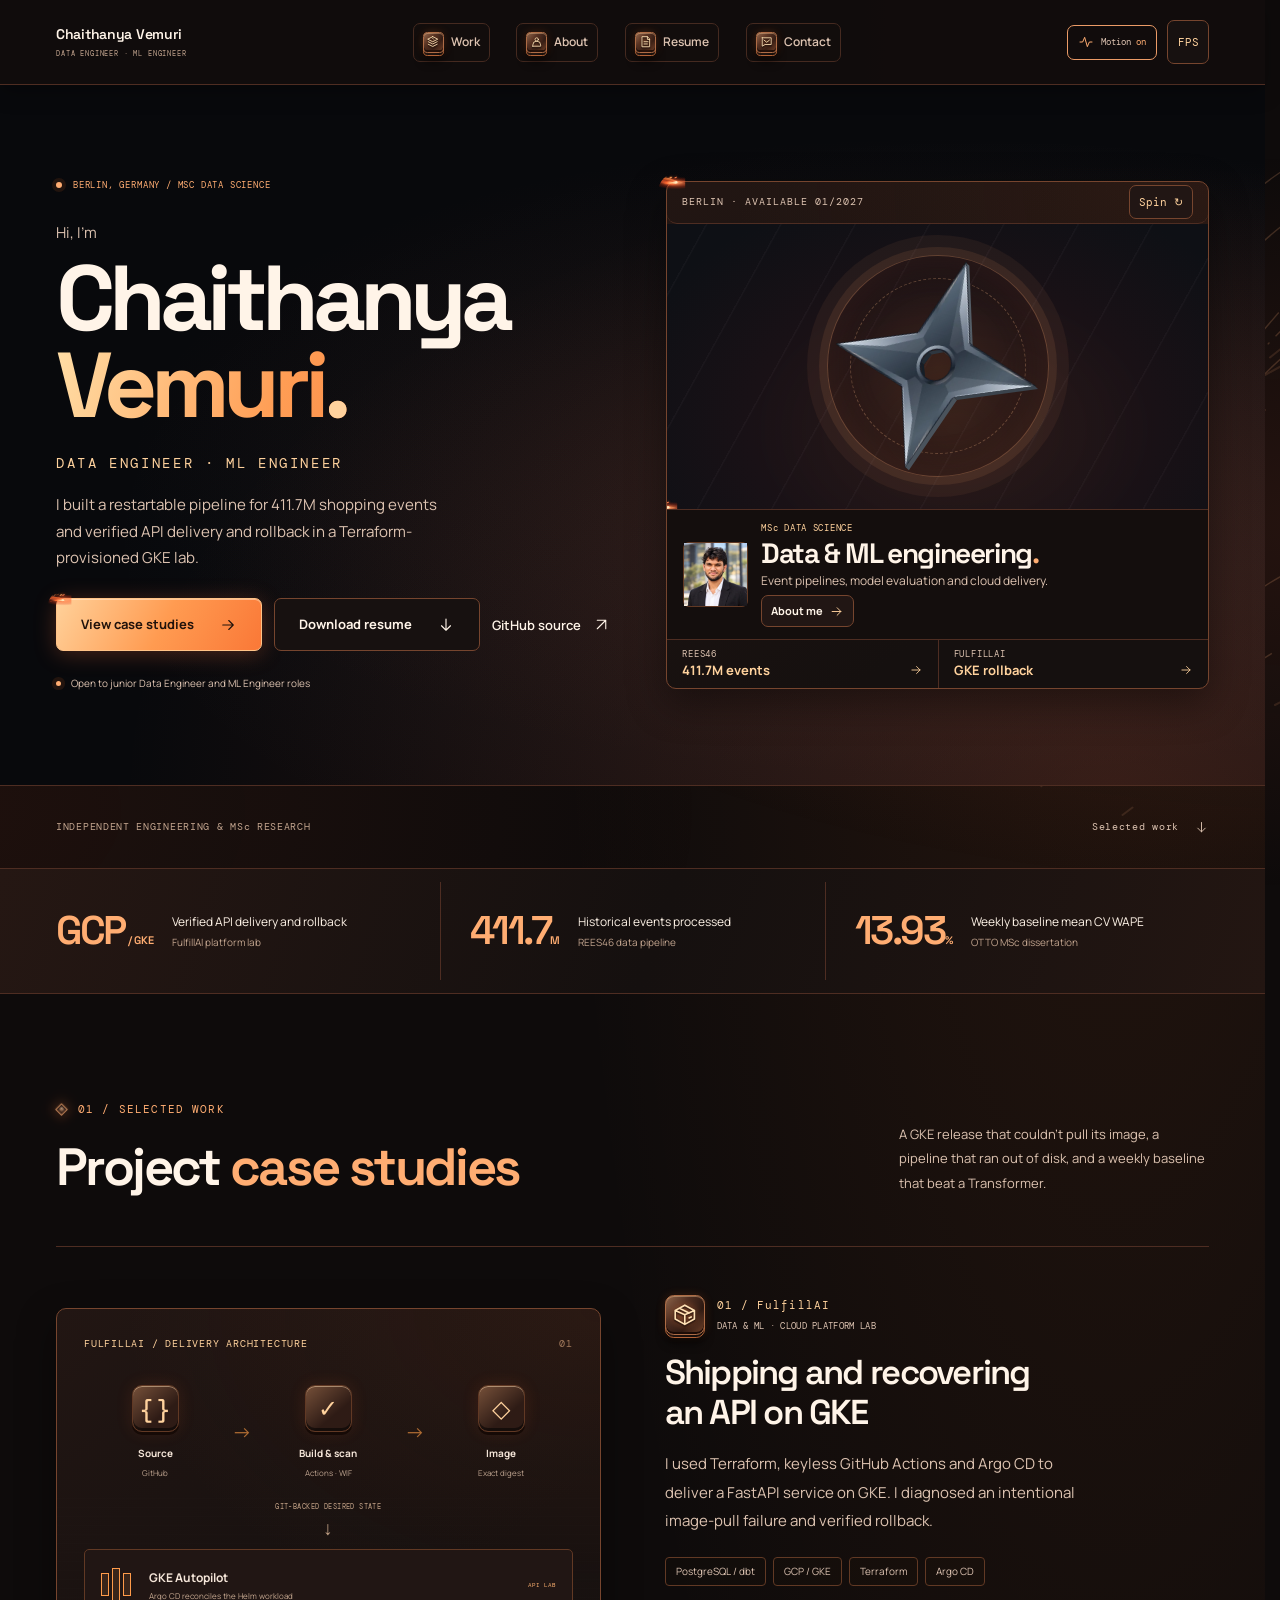
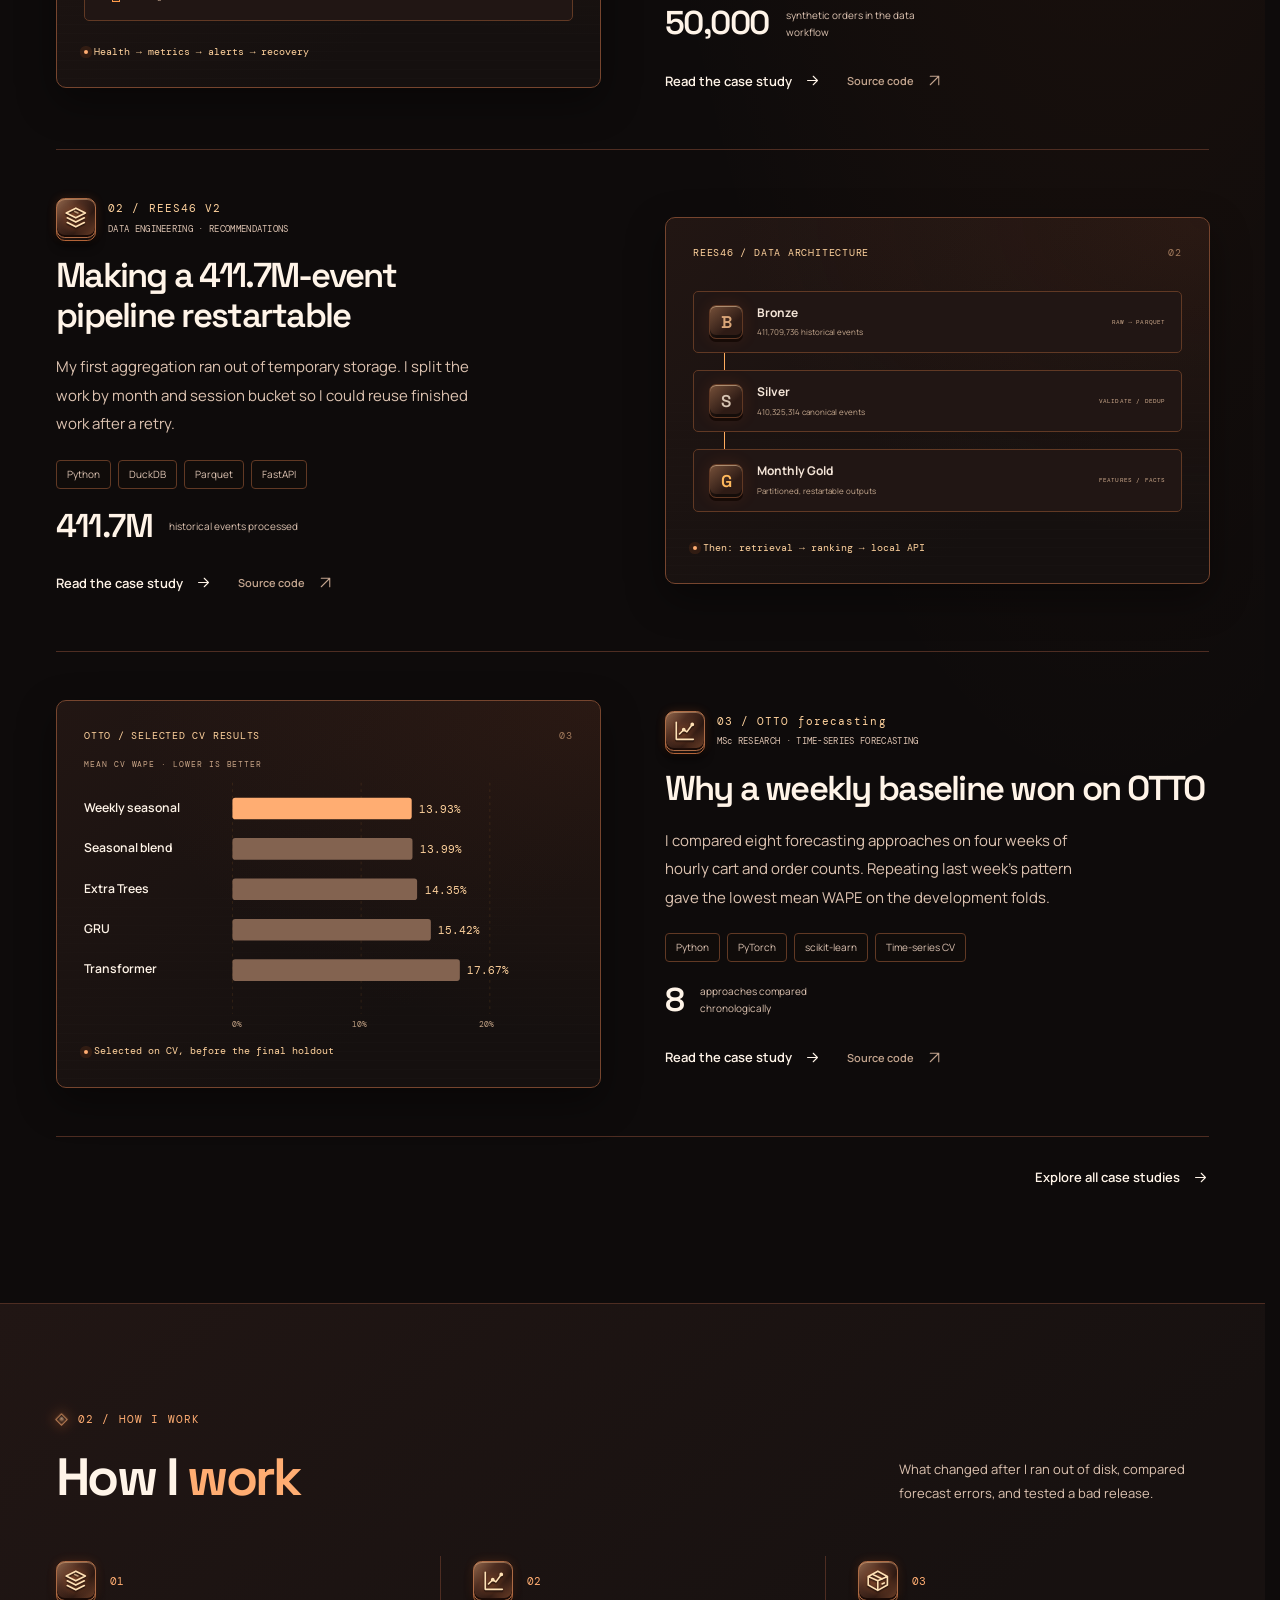
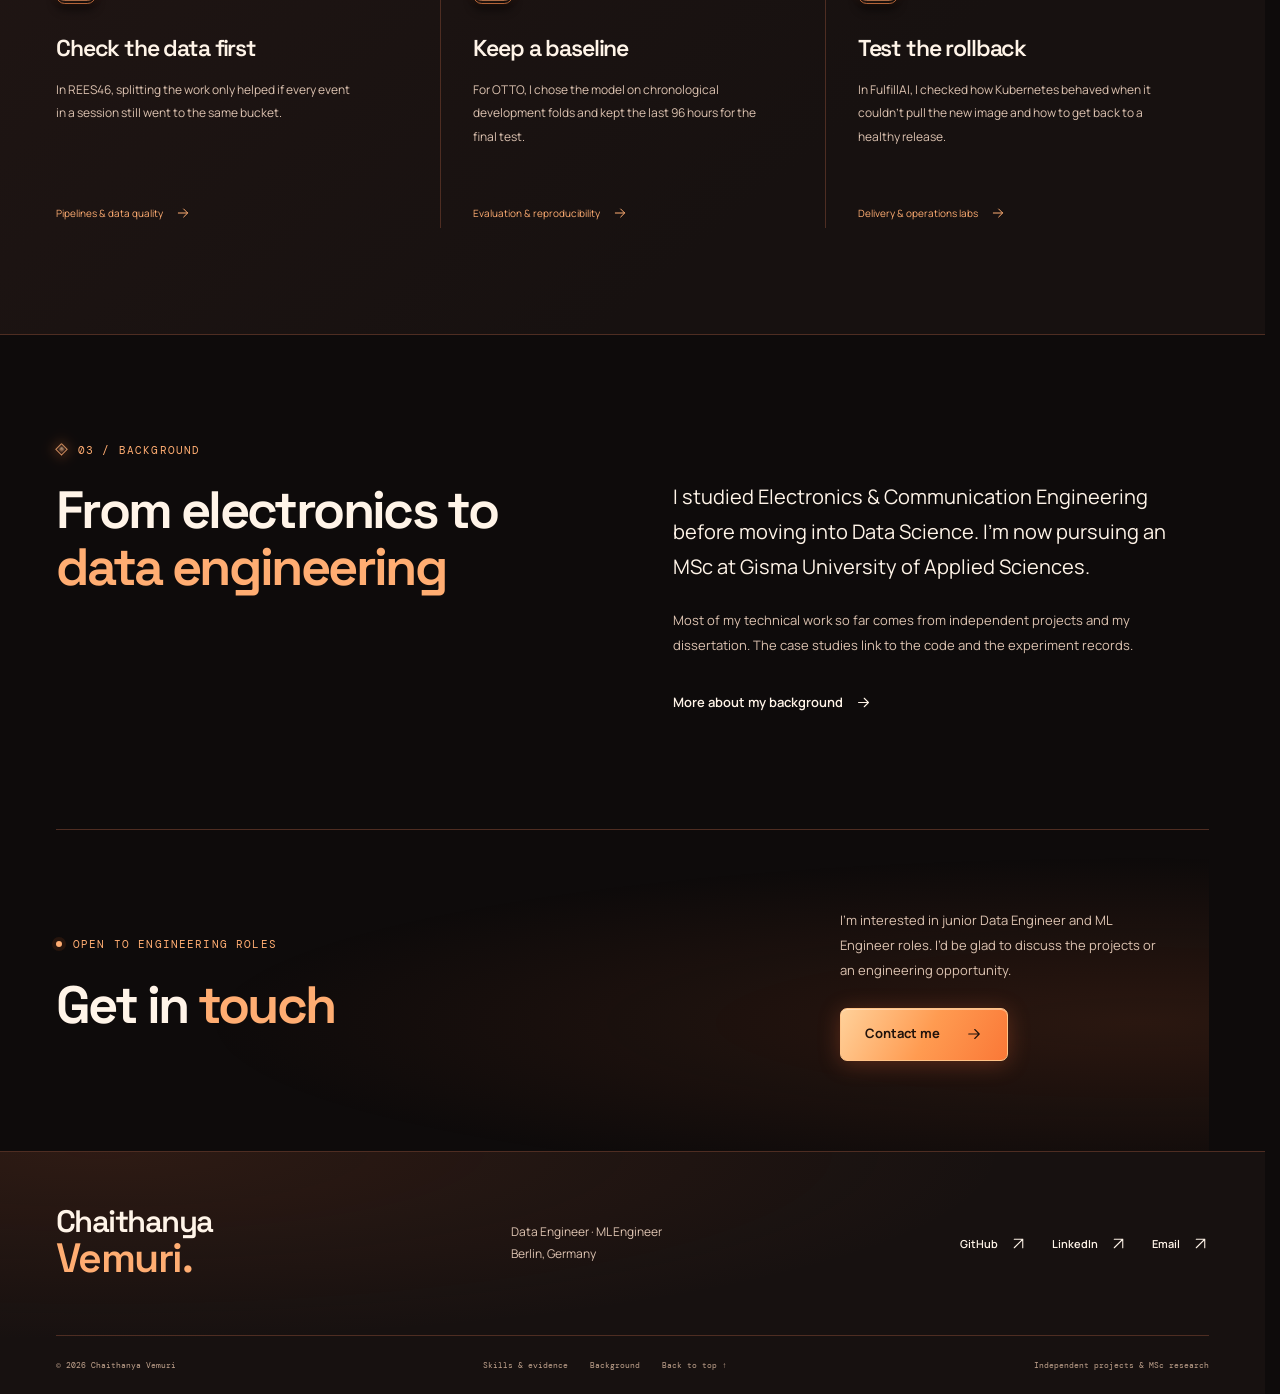
==== commit fb2488c0: "Reposition site for junior Data Engineer and ML Engineer roles - Role lines, page titles, structured" ====
--- a/index.html
+++ b/index.html
@@ -1,8 +1,8 @@
 <!doctype html>
 <html lang="en" data-theme="dark" data-chakra="on"><head><meta charset="utf-8"><meta name="viewport" content="width=device-width, initial-scale=1"><meta name="theme-color" content="#08090c"><meta name="color-scheme" content="dark">
-<title>ML Platform &amp; Data Infrastructure — Chaithanya Vemuri</title><meta name="description" content="Chaithanya Vemuri builds data pipelines and ML systems. Explore a verified GKE delivery lab, a restartable 411.7M-event pipeline and OTTO forecasting research."><meta name="robots" content="index,follow"><link rel="canonical" href="https://chaithanyavemuri.netlify.app/">
-<meta property="og:type" content="website"><meta property="og:site_name" content="Chaithanya Vemuri"><meta property="og:title" content="ML Platform &amp; Data Infrastructure — Chaithanya Vemuri"><meta property="og:description" content="Chaithanya Vemuri builds data pipelines and ML systems. Explore a verified GKE delivery lab, a restartable 411.7M-event pipeline and OTTO forecasting research."><meta property="og:url" content="https://chaithanyavemuri.netlify.app/"><meta property="og:image" content="https://chaithanyavemuri.netlify.app/assets/chaithanya-vemuri-800.webp"><meta property="og:image:width" content="800"><meta property="og:image:height" content="800"><meta property="og:image:alt" content="Chaithanya Vemuri"><meta name="twitter:card" content="summary"><meta name="twitter:image" content="https://chaithanyavemuri.netlify.app/assets/chaithanya-vemuri-800.webp">
-<script src="/assets/chakra.c9cb20a78dc4.js"></script><link rel="icon" href="/assets/chaithanya-vemuri-400.webp" type="image/webp"><link rel="preload" href="/assets/fonts/manrope-variable.woff2" as="font" type="font/woff2" crossorigin><link rel="preload" href="/assets/fonts/space-grotesk-variable.woff2" as="font" type="font/woff2" crossorigin><link rel="stylesheet" href="/assets/site.a04ff1b84bfb.css"><link rel="stylesheet" href="/assets/shinobi.434edd1d5ae1.css"><link rel="stylesheet" href="/assets/cinema.79971e200ddc.css"><link rel="stylesheet" href="/assets/ember.f93e2fb675f1.css"><script src="/assets/site.2c8791774269.js" defer></script><script src="/assets/ember.3b71f5bba5a2.js" defer></script><script src="/assets/shuriken.949558ba546b.js" defer></script><script type="application/ld+json">{"@context": "https://schema.org", "@type": "Person", "name": "Chaithanya Vemuri", "url": "https://chaithanyavemuri.netlify.app", "image": "https://chaithanyavemuri.netlify.app/assets/chaithanya-vemuri-800.webp", "email": "chaithanyavemuri28@gmail.com", "sameAs": ["https://github.com/nikchey29", "https://www.linkedin.com/in/chaithanya-vemuri-141897264/"], "jobTitle": "ML Platform & Data Infrastructure", "homeLocation": {"@type": "Place", "name": "Berlin, Germany"}}</script>
+<title>Data Engineer · ML Engineer — Chaithanya Vemuri</title><meta name="description" content="Chaithanya Vemuri builds data pipelines and ML systems. Explore a verified GKE delivery lab, a restartable 411.7M-event pipeline and OTTO forecasting research."><meta name="robots" content="index,follow"><link rel="canonical" href="https://chaithanyavemuri.xyz/">
+<meta property="og:type" content="website"><meta property="og:site_name" content="Chaithanya Vemuri"><meta property="og:title" content="Data Engineer · ML Engineer — Chaithanya Vemuri"><meta property="og:description" content="Chaithanya Vemuri builds data pipelines and ML systems. Explore a verified GKE delivery lab, a restartable 411.7M-event pipeline and OTTO forecasting research."><meta property="og:url" content="https://chaithanyavemuri.xyz/"><meta property="og:image" content="https://chaithanyavemuri.xyz/assets/chaithanya-vemuri-800.webp"><meta property="og:image:width" content="800"><meta property="og:image:height" content="800"><meta property="og:image:alt" content="Chaithanya Vemuri"><meta name="twitter:card" content="summary"><meta name="twitter:image" content="https://chaithanyavemuri.xyz/assets/chaithanya-vemuri-800.webp">
+<script src="/assets/chakra.c9cb20a78dc4.js"></script><link rel="icon" href="/assets/chaithanya-vemuri-400.webp" type="image/webp"><link rel="preload" href="/assets/fonts/manrope-variable.woff2" as="font" type="font/woff2" crossorigin><link rel="preload" href="/assets/fonts/space-grotesk-variable.woff2" as="font" type="font/woff2" crossorigin><link rel="stylesheet" href="/assets/site.a04ff1b84bfb.css"><link rel="stylesheet" href="/assets/shinobi.434edd1d5ae1.css"><link rel="stylesheet" href="/assets/cinema.79971e200ddc.css"><link rel="stylesheet" href="/assets/ember.f93e2fb675f1.css"><script src="/assets/site.2c8791774269.js" defer></script><script src="/assets/ember.3b71f5bba5a2.js" defer></script><script src="/assets/shuriken.949558ba546b.js" defer></script><script type="application/ld+json">{"@context": "https://schema.org", "@type": "Person", "name": "Chaithanya Vemuri", "url": "https://chaithanyavemuri.xyz", "image": "https://chaithanyavemuri.xyz/assets/chaithanya-vemuri-800.webp", "email": "chaithanyavemuri28@gmail.com", "sameAs": ["https://github.com/nikchey29", "https://www.linkedin.com/in/chaithanya-vemuri-141897264/"], "jobTitle": "Data Engineer · ML Engineer", "homeLocation": {"@type": "Place", "name": "Berlin, Germany"}}</script>
 </head><body class="home-page" id="top"><div class="chakra-atmosphere" aria-hidden="true"><svg viewBox="0 0 1200 720" preserveAspectRatio="xMidYMid slice" fill="none" stroke="currentColor">
     <g class="current-trails" stroke-width="1.1">
     <path d="M-62 498C61 491 116 426 165 328S258 137 404 86m-451 475C92 542 153 480 217 382M-33 591c96-13 164-63 220-137m-203 168 88-30m82-49 71-86M1266 77C1091 109 1004 222 957 352s-89 206-260 275m530-505C1123 153 1047 229 1008 317m238-128-77 27m-58 34-55 64m168-94c-91 31-163 109-199 181M1223 419c-129 30-184 96-226 143m241-96-123 85"/>
@@ -11,13 +11,13 @@
     <g class="current-sparks" stroke-linecap="round">
     <path d="M17 526l11-3m27-8 19-8m20-11 6-4m27-21 13-13m39-58 9-16m21-38 4-7m28-52 10-19m-229 354 19-5m36-13 9-4m38-21 13-8m26-17 9-8m26-24 13-14m941-243 8-8m-60 43 20-11m-31 49 11-10m-47 49 15-15m36-76 15-12m-118 150 10-14m97 154 19-10m-56 35 9-5m-59 40 18-15m-53 43 8-6m-7-95 16-17m-82 95 9-10" stroke-width="1.6"/>
     </g></svg></div><div class="portfolio-content"><a class="skip-link" href="#main">Skip to content</a><header class="site-header" data-ember="bottom"><div class="container header-inner">
-    <a class="brand" href="/" aria-label="Chaithanya Vemuri home"><span class="brand-name">Chaithanya Vemuri<span>ML PLATFORM & DATA INFRASTRUCTURE</span></span><span class="brand-short" aria-hidden="true">CV</span></a>
+    <a class="brand" href="/" aria-label="Chaithanya Vemuri home"><span class="brand-name">Chaithanya Vemuri<span>DATA ENGINEER · ML ENGINEER</span></span><span class="brand-short" aria-hidden="true">CV</span></a>
     <nav id="navigation" class="navigation" aria-label="Main navigation"><a href="/projects/" data-ember="control"><span class="forge-mark nav-mark" aria-hidden="true"><span class="forge-face" data-ember="detail"><span class="ember-edge" aria-hidden="true"></span></span><svg class="forge-depth" viewBox="0 0 24 24" fill="none" stroke="currentColor" stroke-width="1.55" stroke-linecap="round" stroke-linejoin="round"><path d="m12 3 9 4.5-9 4.5-9-4.5L12 3Zm-8 9 8 4 8-4M4 16.5l8 4 8-4"/><path d="m11 6 3 1.5" opacity=".63"/></svg><svg class="forge-glyph" viewBox="0 0 24 24" fill="none" stroke="currentColor" stroke-width="1.55" stroke-linecap="round" stroke-linejoin="round"><path d="m12 3 9 4.5-9 4.5-9-4.5L12 3Zm-8 9 8 4 8-4M4 16.5l8 4 8-4"/><path d="m11 6 3 1.5" opacity=".63"/></svg></span><span>Work</span><span class="ember-edge" aria-hidden="true"></span></a><a href="/about/" data-ember="control"><span class="forge-mark nav-mark" aria-hidden="true"><span class="forge-face" data-ember="detail"><span class="ember-edge" aria-hidden="true"></span></span><svg class="forge-depth" viewBox="0 0 24 24" fill="none" stroke="currentColor" stroke-width="1.55" stroke-linecap="round" stroke-linejoin="round"><circle cx="12" cy="8" r="3"/><path d="M5 20v-2a7 7 0 0 1 14 0v2H5Z"/></svg><svg class="forge-glyph" viewBox="0 0 24 24" fill="none" stroke="currentColor" stroke-width="1.55" stroke-linecap="round" stroke-linejoin="round"><circle cx="12" cy="8" r="3"/><path d="M5 20v-2a7 7 0 0 1 14 0v2H5Z"/></svg></span><span>About</span><span class="ember-edge" aria-hidden="true"></span></a><a href="/resume/" data-ember="control"><span class="forge-mark nav-mark" aria-hidden="true"><span class="forge-face" data-ember="detail"><span class="ember-edge" aria-hidden="true"></span></span><svg class="forge-depth" viewBox="0 0 24 24" fill="none" stroke="currentColor" stroke-width="1.55" stroke-linecap="round" stroke-linejoin="round"><path d="M6 3h9l4 4v14H6zM15 3v5h4M9 12h7m-7 4h6"/></svg><svg class="forge-glyph" viewBox="0 0 24 24" fill="none" stroke="currentColor" stroke-width="1.55" stroke-linecap="round" stroke-linejoin="round"><path d="M6 3h9l4 4v14H6zM15 3v5h4M9 12h7m-7 4h6"/></svg></span><span>Resume</span><span class="ember-edge" aria-hidden="true"></span></a><a href="/contact/" data-ember="control"><span class="forge-mark nav-mark" aria-hidden="true"><span class="forge-face" data-ember="detail"><span class="ember-edge" aria-hidden="true"></span></span><svg class="forge-depth" viewBox="0 0 24 24" fill="none" stroke="currentColor" stroke-width="1.55" stroke-linecap="round" stroke-linejoin="round"><path d="M4 5h16v12H9l-5 3V5Zm3 4 5 4 5-4"/></svg><svg class="forge-glyph" viewBox="0 0 24 24" fill="none" stroke="currentColor" stroke-width="1.55" stroke-linecap="round" stroke-linejoin="round"><path d="M4 5h16v12H9l-5 3V5Zm3 4 5 4 5-4"/></svg></span><span>Contact</span><span class="ember-edge" aria-hidden="true"></span></a></nav>
     <div class="header-tools"><button class="motion-toggle" type="button" aria-label="Pause animations" aria-pressed="true" data-ember="control"><svg class="icon " viewBox="0 0 24 24" fill="none" stroke="currentColor" stroke-width="1.5" stroke-linecap="round" stroke-linejoin="round" aria-hidden="true"><path d="M3 12h4l3-7 4 14 3-7h4"/></svg><span class="motion-label">Motion <span class="motion-state">on</span></span><span class="ember-edge" aria-hidden="true"></span></button><details class="frame-settings"><summary aria-label="Transition frame rate" data-ember="control">FPS<span class="ember-edge" aria-hidden="true"></span></summary>
     <div class="frame-popover" data-ember="frame"><p>Transition frame rate</p><div class="frame-options" role="group" aria-label="Frame rate limit"><button type="button" data-frame-choice="auto" aria-pressed="true" data-ember="control">Auto<span class="ember-edge" aria-hidden="true"></span></button><button type="button" data-frame-choice="60" aria-pressed="false" data-ember="control">60 fps<span class="ember-edge" aria-hidden="true"></span></button><button type="button" data-frame-choice="120" aria-pressed="false" data-ember="control">120 fps<span class="ember-edge" aria-hidden="true"></span></button></div>
     <p class="frame-feedback" role="status">Auto follows your browser’s refresh rate.</p><span class="ember-edge" aria-hidden="true"></span></div></details><button class="menu-toggle" type="button" aria-controls="navigation" aria-expanded="false" data-ember="control"><span>Menu</span><span class="menu-lines" aria-hidden="true"></span><span class="ember-edge" aria-hidden="true"></span></button></div>
-    </div><div class="reading-progress" aria-hidden="true"></div><span class="ember-edge" aria-hidden="true"></span></header><main id="main" tabindex="-1"><section class="hero-stage" data-ember="bottom"><div class="shinobi-horizon" aria-hidden="true"></div><div class="hero container"><div class="hero-copy"><p class="eyebrow"><span class="status-dot"></span> BERLIN, GERMANY / MSc DATA SCIENCE</p><p class="hero-intro">Hi, I’m</p><h1 class="hero-title"><span>Chaithanya</span><span class="sunrise-text">Vemuri<span class="title-stop">.</span></span></h1><p class="hero-discipline">ML PLATFORM & DATA INFRASTRUCTURE</p><p class="hero-description">I built a restartable pipeline for 411.7M shopping events and verified API delivery and rollback in a Terraform-provisioned GKE lab.</p><div class="hero-actions"><a class="button button-primary" href="/projects/" data-ember="control">View case studies <svg class="icon " viewBox="0 0 24 24" fill="none" stroke="currentColor" stroke-width="1.5" stroke-linecap="round" stroke-linejoin="round" aria-hidden="true"><path d="M5 12h14M13 6l6 6-6 6"/></svg><span class="ember-edge" aria-hidden="true"></span></a><a class="button button-secondary" href="/assets/Chaithanya_Vemuri_Resume.pdf?v=1b3b3311ca10" download data-ember="control">Download resume <svg class="icon " viewBox="0 0 24 24" fill="none" stroke="currentColor" stroke-width="1.5" stroke-linecap="round" stroke-linejoin="round" aria-hidden="true"><path d="M12 4v15m-6-6 6 6 6-6"/></svg><span class="ember-edge" aria-hidden="true"></span></a><a class="text-link" href="https://github.com/nikchey29" target="_blank" rel="noopener noreferrer">GitHub source <svg class="icon " viewBox="0 0 24 24" fill="none" stroke="currentColor" stroke-width="1.5" stroke-linecap="round" stroke-linejoin="round" aria-hidden="true"><path d="M6 18 18 6M6 6h12v12"/></svg></a></div><p class="hero-role"><span class="status-dot"></span> Open to ML platform, MLOps and data infrastructure roles</p></div><aside class="profile-panel" aria-labelledby="profile-title" data-ember="frame">
-      <div class="profile-slate" data-ember="bottom"><span>FOUR-POINT SHURIKEN</span><button type="button" class="shuriken-spin" aria-label="Spin shuriken" hidden data-ember="control">Spin ↻<span class="ember-edge" aria-hidden="true"></span></button><span class="ember-edge" aria-hidden="true"></span></div>
+    </div><div class="reading-progress" aria-hidden="true"></div><span class="ember-edge" aria-hidden="true"></span></header><main id="main" tabindex="-1"><section class="hero-stage" data-ember="bottom"><div class="shinobi-horizon" aria-hidden="true"></div><div class="hero container"><div class="hero-copy"><p class="eyebrow"><span class="status-dot"></span> BERLIN, GERMANY / MSc DATA SCIENCE</p><p class="hero-intro">Hi, I’m</p><h1 class="hero-title"><span>Chaithanya</span><span class="sunrise-text">Vemuri<span class="title-stop">.</span></span></h1><p class="hero-discipline">DATA ENGINEER · ML ENGINEER</p><p class="hero-description">I built a restartable pipeline for 411.7M shopping events and verified API delivery and rollback in a Terraform-provisioned GKE lab.</p><div class="hero-actions"><a class="button button-primary" href="/projects/" data-ember="control">View case studies <svg class="icon " viewBox="0 0 24 24" fill="none" stroke="currentColor" stroke-width="1.5" stroke-linecap="round" stroke-linejoin="round" aria-hidden="true"><path d="M5 12h14M13 6l6 6-6 6"/></svg><span class="ember-edge" aria-hidden="true"></span></a><a class="button button-secondary" href="/assets/Chaithanya_Vemuri_Resume.pdf?v=b223152e4dd4" download data-ember="control">Download resume <svg class="icon " viewBox="0 0 24 24" fill="none" stroke="currentColor" stroke-width="1.5" stroke-linecap="round" stroke-linejoin="round" aria-hidden="true"><path d="M12 4v15m-6-6 6 6 6-6"/></svg><span class="ember-edge" aria-hidden="true"></span></a><a class="text-link" href="https://github.com/nikchey29" target="_blank" rel="noopener noreferrer">GitHub source <svg class="icon " viewBox="0 0 24 24" fill="none" stroke="currentColor" stroke-width="1.5" stroke-linecap="round" stroke-linejoin="round" aria-hidden="true"><path d="M6 18 18 6M6 6h12v12"/></svg></a></div><p class="hero-role"><span class="status-dot"></span> Open to junior Data Engineer and ML Engineer roles</p></div><aside class="profile-panel" aria-labelledby="profile-title" data-ember="frame">
+      <div class="profile-slate" data-ember="bottom"><span>BERLIN · AVAILABLE 01/2027</span><button type="button" class="shuriken-spin" aria-label="Spin shuriken" hidden data-ember="control">Spin ↻<span class="ember-edge" aria-hidden="true"></span></button><span class="ember-edge" aria-hidden="true"></span></div>
       <div class="shuriken-stage" data-shuriken data-rings="[[[0,-96],[25,-25],[96,0],[25,25],[0,96],[-25,25],[-96,0],[-25,-25]],[[14.7,0.0],[10.39446968344225,10.394469683442248],[9.001153973733046e-16,14.7],[-10.394469683442248,10.39446968344225],[-14.7,1.800230794746609e-15],[-10.394469683442251,-10.394469683442248],[-2.7003461921199135e-15,-14.7],[10.394469683442246,-10.394469683442251]]]" data-ember="bottom">
       <div class="shuriken-field" aria-hidden="true"></div>
       <div class="shuriken-space" aria-hidden="true">
@@ -28,7 +28,7 @@
       <div class="profile-body">
         <div class="profile-grid">
           <div class="profile-portrait" data-ember="detail"><img src="/assets/chaithanya-vemuri-800.webp" srcset="/assets/chaithanya-vemuri-400.webp 400w, /assets/chaithanya-vemuri-800.webp 800w" sizes="65px" width="800" height="800" alt="Chaithanya Vemuri" fetchpriority="high"><span class="ember-edge" aria-hidden="true"></span></div>
-          <div class="profile-info"><p class="profile-kicker">MSc DATA SCIENCE</p><h2 id="profile-title">ML platform work<span>.</span></h2><p>Event pipelines, model evaluation and cloud delivery.</p><a class="profile-link" href="/about/" data-ember="control">About me <svg class="icon " viewBox="0 0 24 24" fill="none" stroke="currentColor" stroke-width="1.5" stroke-linecap="round" stroke-linejoin="round" aria-hidden="true"><path d="M5 12h14M13 6l6 6-6 6"/></svg><span class="ember-edge" aria-hidden="true"></span></a></div>
+          <div class="profile-info"><p class="profile-kicker">MSc DATA SCIENCE</p><h2 id="profile-title">Data &amp; ML engineering<span>.</span></h2><p>Event pipelines, model evaluation and cloud delivery.</p><a class="profile-link" href="/about/" data-ember="control">About me <svg class="icon " viewBox="0 0 24 24" fill="none" stroke="currentColor" stroke-width="1.5" stroke-linecap="round" stroke-linejoin="round" aria-hidden="true"><path d="M5 12h14M13 6l6 6-6 6"/></svg><span class="ember-edge" aria-hidden="true"></span></a></div>
         </div>
       </div>
       <div class="profile-evidence" data-ember="top"><a href="/projects/rees46-v2/" data-ember="column"><span>REES46</span><strong>411.7M events</strong><svg class="icon " viewBox="0 0 24 24" fill="none" stroke="currentColor" stroke-width="1.5" stroke-linecap="round" stroke-linejoin="round" aria-hidden="true"><path d="M5 12h14M13 6l6 6-6 6"/></svg><span class="ember-edge" aria-hidden="true"></span></a><a href="/projects/fulfillai/" data-ember="column"><span>FULFILLAI</span><strong>GKE rollback</strong><svg class="icon " viewBox="0 0 24 24" fill="none" stroke="currentColor" stroke-width="1.5" stroke-linecap="round" stroke-linejoin="round" aria-hidden="true"><path d="M5 12h14M13 6l6 6-6 6"/></svg><span class="ember-edge" aria-hidden="true"></span></a><span class="ember-edge" aria-hidden="true"></span></div>
@@ -37,4 +37,4 @@
 <section class="evidence-strip" aria-label="Selected project evidence" data-ember="band"><div class="container evidence-inner"><a href="/projects/fulfillai/" data-ember="column"><strong>GCP<span> / GKE</span></strong><div>Verified API delivery and rollback<span>FulfillAI platform lab</span></div><span class="ember-edge" aria-hidden="true"></span></a><a href="/projects/rees46-v2/" data-ember="column"><strong>411.7<span>M</span></strong><div>Historical events processed<span>REES46 data pipeline</span></div><span class="ember-edge" aria-hidden="true"></span></a><a href="/projects/otto/" data-ember="column"><strong>13.93<span>%</span></strong><div>Weekly baseline mean CV WAPE<span>OTTO MSc dissertation</span></div><span class="ember-edge" aria-hidden="true"></span></a></div><span class="ember-edge" aria-hidden="true"></span></section>
 <section class="selected-work container section-space" id="selected-work"><div class="section-heading" data-reveal><div><p class="eyebrow"><span class="section-notch" aria-hidden="true"></span>01 / SELECTED WORK</p><h2>Project <em>case studies</em></h2></div><p>A GKE release that couldn’t pull its image, a pipeline that ran out of disk, and a weekly baseline that beat a Transformer.</p></div><article class="project-row" data-category="data ml platform" data-reveal data-ember="top"><div class="project-art"><div class="technical-art art-fulfill" data-ember="frame"><div class="art-head"><span>FULFILLAI / DELIVERY ARCHITECTURE</span><span>01</span></div><div class="deploy-flow"><div class="deploy-node"><span class="node-icon" data-ember="detail">{ }<span class="ember-edge" aria-hidden="true"></span></span><strong>Source</strong><span>GitHub</span></div><span class="flow-arrow">→</span><div class="deploy-node"><span class="node-icon" data-ember="detail">✓<span class="ember-edge" aria-hidden="true"></span></span><strong>Build & scan</strong><span>Actions · WIF</span></div><span class="flow-arrow">→</span><div class="deploy-node"><span class="node-icon" data-ember="detail">◇<span class="ember-edge" aria-hidden="true"></span></span><strong>Image</strong><span>Exact digest</span></div></div><div class="gitops-bridge"><span>GIT-BACKED DESIRED STATE</span><span>↓</span></div><div class="runtime-box" data-ember="detail"><div class="runtime-symbol" aria-hidden="true"><span></span><span></span><span></span></div><div><strong>GKE Autopilot</strong><span>Argo CD reconciles the Helm workload</span></div><span class="runtime-label">API LAB</span><span class="ember-edge" aria-hidden="true"></span></div><div class="art-foot"><span class="tiny-dot"></span> Health → metrics → alerts → recovery</div><span class="ember-edge" aria-hidden="true"></span></div></div><div class="project-summary"><div class="project-kicker"><span class="forge-mark project-mark" aria-hidden="true"><span class="forge-face" data-ember="detail"><span class="ember-edge" aria-hidden="true"></span></span><svg class="forge-depth" viewBox="0 0 24 24" fill="none" stroke="currentColor" stroke-width="1.55" stroke-linecap="round" stroke-linejoin="round"><path d="M12 3 21 8v8l-9 5-9-5V8l9-5Zm0 9v9M3 8l9 4 9-4M7 5.8l9 4.6"/><path d="m16 15 2-1"/></svg><svg class="forge-glyph" viewBox="0 0 24 24" fill="none" stroke="currentColor" stroke-width="1.55" stroke-linecap="round" stroke-linejoin="round"><path d="M12 3 21 8v8l-9 5-9-5V8l9-5Zm0 9v9M3 8l9 4 9-4M7 5.8l9 4.6"/><path d="m16 15 2-1"/></svg></span><div><span>01 / FulfillAI</span><span class="project-kind">DATA & ML · CLOUD PLATFORM LAB</span></div></div><h3><a href="/projects/fulfillai/">Shipping and recovering an API on GKE</a></h3><p>I used Terraform, keyless GitHub Actions and Argo CD to deliver a FastAPI service on GKE. I diagnosed an intentional image-pull failure and verified rollback.</p><ul class="chips" aria-label="Project tools"><li data-ember="detail">PostgreSQL / dbt<span class="ember-edge" aria-hidden="true"></span></li><li data-ember="detail">GCP / GKE<span class="ember-edge" aria-hidden="true"></span></li><li data-ember="detail">Terraform<span class="ember-edge" aria-hidden="true"></span></li><li data-ember="detail">Argo CD<span class="ember-edge" aria-hidden="true"></span></li></ul><div class="project-result"><strong>50,000</strong><span>synthetic orders in the data workflow</span></div><div class="project-actions"><a class="text-link" href="/projects/fulfillai/">Read the case study <svg class="icon " viewBox="0 0 24 24" fill="none" stroke="currentColor" stroke-width="1.5" stroke-linecap="round" stroke-linejoin="round" aria-hidden="true"><path d="M5 12h14M13 6l6 6-6 6"/></svg></a><a class="text-link" href="https://github.com/nikchey29/fulfillai/tree/platform-engineering-v2" target="_blank" rel="noopener noreferrer">Source code <svg class="icon " viewBox="0 0 24 24" fill="none" stroke="currentColor" stroke-width="1.5" stroke-linecap="round" stroke-linejoin="round" aria-hidden="true"><path d="M6 18 18 6M6 6h12v12"/></svg></a></div></div><span class="ember-edge" aria-hidden="true"></span></article><article class="project-row" data-category="data ml" data-reveal data-ember="top"><div class="project-art"><div class="technical-art art-rees" data-ember="frame"><div class="art-head"><span>REES46 / DATA ARCHITECTURE</span><span>02</span></div><div class="layer-stack"><div class="data-layer layer-bronze" data-ember="detail"><span class="layer-icon" data-ember="detail">B<span class="ember-edge" aria-hidden="true"></span></span><div><strong>Bronze</strong><span>411,709,736 historical events</span></div><span class="layer-format">RAW → PARQUET</span><span class="ember-edge" aria-hidden="true"></span></div><span class="flow-line"></span><div class="data-layer layer-silver" data-ember="detail"><span class="layer-icon" data-ember="detail">S<span class="ember-edge" aria-hidden="true"></span></span><div><strong>Silver</strong><span>410,325,314 canonical events</span></div><span class="layer-format">VALIDATE / DEDUP</span><span class="ember-edge" aria-hidden="true"></span></div><span class="flow-line"></span><div class="data-layer layer-gold" data-ember="detail"><span class="layer-icon" data-ember="detail">G<span class="ember-edge" aria-hidden="true"></span></span><div><strong>Monthly Gold</strong><span>Partitioned, restartable outputs</span></div><span class="layer-format">FEATURES / FACTS</span><span class="ember-edge" aria-hidden="true"></span></div></div><div class="art-foot"><span class="tiny-dot"></span> Then: retrieval → ranking → local API</div><span class="ember-edge" aria-hidden="true"></span></div></div><div class="project-summary"><div class="project-kicker"><span class="forge-mark project-mark" aria-hidden="true"><span class="forge-face" data-ember="detail"><span class="ember-edge" aria-hidden="true"></span></span><svg class="forge-depth" viewBox="0 0 24 24" fill="none" stroke="currentColor" stroke-width="1.55" stroke-linecap="round" stroke-linejoin="round"><path d="m12 3 9 4.5-9 4.5-9-4.5L12 3Zm-8 9 8 4 8-4M4 16.5l8 4 8-4"/><path d="m11 6 3 1.5" opacity=".63"/></svg><svg class="forge-glyph" viewBox="0 0 24 24" fill="none" stroke="currentColor" stroke-width="1.55" stroke-linecap="round" stroke-linejoin="round"><path d="m12 3 9 4.5-9 4.5-9-4.5L12 3Zm-8 9 8 4 8-4M4 16.5l8 4 8-4"/><path d="m11 6 3 1.5" opacity=".63"/></svg></span><div><span>02 / REES46 V2</span><span class="project-kind">DATA ENGINEERING · RECOMMENDATIONS</span></div></div><h3><a href="/projects/rees46-v2/">Making a 411.7M-event pipeline restartable</a></h3><p>My first aggregation ran out of temporary storage. I split the work by month and session bucket so I could reuse finished work after a retry.</p><ul class="chips" aria-label="Project tools"><li data-ember="detail">Python<span class="ember-edge" aria-hidden="true"></span></li><li data-ember="detail">DuckDB<span class="ember-edge" aria-hidden="true"></span></li><li data-ember="detail">Parquet<span class="ember-edge" aria-hidden="true"></span></li><li data-ember="detail">FastAPI<span class="ember-edge" aria-hidden="true"></span></li></ul><div class="project-result"><strong>411.7M</strong><span>historical events processed</span></div><div class="project-actions"><a class="text-link" href="/projects/rees46-v2/">Read the case study <svg class="icon " viewBox="0 0 24 24" fill="none" stroke="currentColor" stroke-width="1.5" stroke-linecap="round" stroke-linejoin="round" aria-hidden="true"><path d="M5 12h14M13 6l6 6-6 6"/></svg></a><a class="text-link" href="https://github.com/nikchey29/rees46-v2" target="_blank" rel="noopener noreferrer">Source code <svg class="icon " viewBox="0 0 24 24" fill="none" stroke="currentColor" stroke-width="1.5" stroke-linecap="round" stroke-linejoin="round" aria-hidden="true"><path d="M6 18 18 6M6 6h12v12"/></svg></a></div></div><span class="ember-edge" aria-hidden="true"></span></article><article class="project-row" data-category="ml research" data-reveal data-ember="top"><div class="project-art"><div class="technical-art art-otto" data-ember="frame"><div class="art-head"><span>OTTO / SELECTED CV RESULTS</span><span>03</span></div><svg viewBox="0 0 520 300" role="img" aria-label="Mean development WAPE: weekly seasonal 13.93 percent; seasonal blend 13.99; Extra Trees 14.35; GRU 15.42; Transformer 17.67. Lower is better. Five of eight methods shown."><text x="0" y="21" class="chart-subtitle">MEAN CV WAPE · LOWER IS BETTER</text><path d="M158 38v246M295 38v246M432 38v246" class="chart-grid"/><text x="0" y="69" class="chart-label">Weekly seasonal</text><rect x="158" y="54" width="190.84" height="23" rx="3" class="chart-bar selected-bar"/><text x="356.84" y="70" class="chart-value">13.93%</text><text x="0" y="112" class="chart-label">Seasonal blend</text><rect x="158" y="97" width="191.66" height="23" rx="3" class="chart-bar "/><text x="357.66" y="113" class="chart-value">13.99%</text><text x="0" y="155" class="chart-label">Extra Trees</text><rect x="158" y="140" width="196.59" height="23" rx="3" class="chart-bar "/><text x="362.60" y="156" class="chart-value">14.35%</text><text x="0" y="198" class="chart-label">GRU</text><rect x="158" y="183" width="211.25" height="23" rx="3" class="chart-bar "/><text x="377.25" y="199" class="chart-value">15.42%</text><text x="0" y="241" class="chart-label">Transformer</text><rect x="158" y="226" width="242.08" height="23" rx="3" class="chart-bar "/><text x="408.08" y="242" class="chart-value">17.67%</text><text x="158" y="298" class="chart-axis">0%</text><text x="285" y="298" class="chart-axis">10%</text><text x="420" y="298" class="chart-axis">20%</text></svg><div class="art-foot"><span class="tiny-dot"></span> Selected on CV, before the final holdout</div><span class="ember-edge" aria-hidden="true"></span></div></div><div class="project-summary"><div class="project-kicker"><span class="forge-mark project-mark" aria-hidden="true"><span class="forge-face" data-ember="detail"><span class="ember-edge" aria-hidden="true"></span></span><svg class="forge-depth" viewBox="0 0 24 24" fill="none" stroke="currentColor" stroke-width="1.55" stroke-linecap="round" stroke-linejoin="round"><path d="M4 4v16h16M7 15l4-4 3 2 5-7"/><circle cx="11" cy="11" r="1"/><circle cx="19" cy="6" r="1"/></svg><svg class="forge-glyph" viewBox="0 0 24 24" fill="none" stroke="currentColor" stroke-width="1.55" stroke-linecap="round" stroke-linejoin="round"><path d="M4 4v16h16M7 15l4-4 3 2 5-7"/><circle cx="11" cy="11" r="1"/><circle cx="19" cy="6" r="1"/></svg></span><div><span>03 / OTTO forecasting</span><span class="project-kind">MSc RESEARCH · TIME-SERIES FORECASTING</span></div></div><h3><a href="/projects/otto/">Why a weekly baseline won on OTTO</a></h3><p>I compared eight forecasting approaches on four weeks of hourly cart and order counts. Repeating last week’s pattern gave the lowest mean WAPE on the development folds.</p><ul class="chips" aria-label="Project tools"><li data-ember="detail">Python<span class="ember-edge" aria-hidden="true"></span></li><li data-ember="detail">PyTorch<span class="ember-edge" aria-hidden="true"></span></li><li data-ember="detail">scikit-learn<span class="ember-edge" aria-hidden="true"></span></li><li data-ember="detail">Time-series CV<span class="ember-edge" aria-hidden="true"></span></li></ul><div class="project-result"><strong>8</strong><span>approaches compared chronologically</span></div><div class="project-actions"><a class="text-link" href="/projects/otto/">Read the case study <svg class="icon " viewBox="0 0 24 24" fill="none" stroke="currentColor" stroke-width="1.5" stroke-linecap="round" stroke-linejoin="round" aria-hidden="true"><path d="M5 12h14M13 6l6 6-6 6"/></svg></a><a class="text-link" href="https://github.com/nikchey29/otto-demand-forecasting-dissertation" target="_blank" rel="noopener noreferrer">Source code <svg class="icon " viewBox="0 0 24 24" fill="none" stroke="currentColor" stroke-width="1.5" stroke-linecap="round" stroke-linejoin="round" aria-hidden="true"><path d="M6 18 18 6M6 6h12v12"/></svg></a></div></div><span class="ember-edge" aria-hidden="true"></span></article><div class="section-end"><a class="text-link" href="/projects/">Explore all case studies <svg class="icon " viewBox="0 0 24 24" fill="none" stroke="currentColor" stroke-width="1.5" stroke-linecap="round" stroke-linejoin="round" aria-hidden="true"><path d="M5 12h14M13 6l6 6-6 6"/></svg></a></div></section>
 <section class="approach-section" data-ember="band"><div class="container section-space"><div class="section-heading" data-reveal><div><p class="eyebrow"><span class="section-notch" aria-hidden="true"></span>02 / HOW I WORK</p><h2>How I <em>work</em></h2></div><p>What changed after I ran out of disk, compared forecast errors, and tested a bad release.</p></div><div class="approach-grid"><article data-reveal data-ember="column"><div class="approach-number"><span class="forge-mark approach-mark" aria-hidden="true"><span class="forge-face" data-ember="detail"><span class="ember-edge" aria-hidden="true"></span></span><svg class="forge-depth" viewBox="0 0 24 24" fill="none" stroke="currentColor" stroke-width="1.55" stroke-linecap="round" stroke-linejoin="round"><path d="m12 3 9 4.5-9 4.5-9-4.5L12 3Zm-8 9 8 4 8-4M4 16.5l8 4 8-4"/><path d="m11 6 3 1.5" opacity=".63"/></svg><svg class="forge-glyph" viewBox="0 0 24 24" fill="none" stroke="currentColor" stroke-width="1.55" stroke-linecap="round" stroke-linejoin="round"><path d="m12 3 9 4.5-9 4.5-9-4.5L12 3Zm-8 9 8 4 8-4M4 16.5l8 4 8-4"/><path d="m11 6 3 1.5" opacity=".63"/></svg></span><span aria-hidden="true">01</span></div><h3>Check the data first</h3><p>In REES46, splitting the work only helped if every event in a session still went to the same bucket.</p><a href="/skills/#data">Pipelines & data quality <svg class="icon " viewBox="0 0 24 24" fill="none" stroke="currentColor" stroke-width="1.5" stroke-linecap="round" stroke-linejoin="round" aria-hidden="true"><path d="M5 12h14M13 6l6 6-6 6"/></svg></a><span class="ember-edge" aria-hidden="true"></span></article><article data-reveal data-ember="column"><div class="approach-number"><span class="forge-mark approach-mark" aria-hidden="true"><span class="forge-face" data-ember="detail"><span class="ember-edge" aria-hidden="true"></span></span><svg class="forge-depth" viewBox="0 0 24 24" fill="none" stroke="currentColor" stroke-width="1.55" stroke-linecap="round" stroke-linejoin="round"><path d="M4 4v16h16M7 15l4-4 3 2 5-7"/><circle cx="11" cy="11" r="1"/><circle cx="19" cy="6" r="1"/></svg><svg class="forge-glyph" viewBox="0 0 24 24" fill="none" stroke="currentColor" stroke-width="1.55" stroke-linecap="round" stroke-linejoin="round"><path d="M4 4v16h16M7 15l4-4 3 2 5-7"/><circle cx="11" cy="11" r="1"/><circle cx="19" cy="6" r="1"/></svg></span><span aria-hidden="true">02</span></div><h3>Keep a baseline</h3><p>For OTTO, I chose the model on chronological development folds and kept the last 96 hours for the final test.</p><a href="/skills/#evaluation">Evaluation & reproducibility <svg class="icon " viewBox="0 0 24 24" fill="none" stroke="currentColor" stroke-width="1.5" stroke-linecap="round" stroke-linejoin="round" aria-hidden="true"><path d="M5 12h14M13 6l6 6-6 6"/></svg></a><span class="ember-edge" aria-hidden="true"></span></article><article data-reveal data-ember="column"><div class="approach-number"><span class="forge-mark approach-mark" aria-hidden="true"><span class="forge-face" data-ember="detail"><span class="ember-edge" aria-hidden="true"></span></span><svg class="forge-depth" viewBox="0 0 24 24" fill="none" stroke="currentColor" stroke-width="1.55" stroke-linecap="round" stroke-linejoin="round"><path d="M12 3 21 8v8l-9 5-9-5V8l9-5Zm0 9v9M3 8l9 4 9-4M7 5.8l9 4.6"/><path d="m16 15 2-1"/></svg><svg class="forge-glyph" viewBox="0 0 24 24" fill="none" stroke="currentColor" stroke-width="1.55" stroke-linecap="round" stroke-linejoin="round"><path d="M12 3 21 8v8l-9 5-9-5V8l9-5Zm0 9v9M3 8l9 4 9-4M7 5.8l9 4.6"/><path d="m16 15 2-1"/></svg></span><span aria-hidden="true">03</span></div><h3>Test the rollback</h3><p>In FulfillAI, I checked how Kubernetes behaved when it couldn’t pull the new image and how to get back to a healthy release.</p><a href="/skills/#delivery">Delivery & operations labs <svg class="icon " viewBox="0 0 24 24" fill="none" stroke="currentColor" stroke-width="1.5" stroke-linecap="round" stroke-linejoin="round" aria-hidden="true"><path d="M5 12h14M13 6l6 6-6 6"/></svg></a><span class="ember-edge" aria-hidden="true"></span></article></div></div><span class="ember-edge" aria-hidden="true"></span></section>
-<section class="about-teaser container section-space" data-reveal><div><p class="eyebrow"><span class="section-notch" aria-hidden="true"></span>03 / BACKGROUND</p><h2>From electronics to <em>data engineering</em></h2></div><div><p class="large-copy">I studied Electronics & Communication Engineering before moving into Data Science. I’m now pursuing an MSc at Gisma University of Applied Sciences.</p><p>Most of my technical work so far comes from independent projects and my dissertation. The case studies link to the code and the experiment records.</p><a class="text-link" href="/about/">More about my background <svg class="icon " viewBox="0 0 24 24" fill="none" stroke="currentColor" stroke-width="1.5" stroke-linecap="round" stroke-linejoin="round" aria-hidden="true"><path d="M5 12h14M13 6l6 6-6 6"/></svg></a></div></section><section class="contact-band container" data-reveal data-ember="top"><div><p class="eyebrow"><span class="status-dot"></span> OPEN TO ENGINEERING ROLES</p><h2>Get in <em>touch</em></h2></div><div><p>I’m interested in ML platform, MLOps and data infrastructure roles. I’d be glad to discuss the projects or an engineering opportunity.</p><a class="button button-primary" href="/contact/" data-ember="control">Contact me <svg class="icon " viewBox="0 0 24 24" fill="none" stroke="currentColor" stroke-width="1.5" stroke-linecap="round" stroke-linejoin="round" aria-hidden="true"><path d="M5 12h14M13 6l6 6-6 6"/></svg><span class="ember-edge" aria-hidden="true"></span></a></div><span class="ember-edge" aria-hidden="true"></span></section></main><footer class="site-footer" data-ember="top"><div class="container"><div class="footer-top"><div class="footer-signature"><a class="footer-wordmark" href="/">Chaithanya<span>Vemuri.</span></a></div><p>ML Platform & Data Infrastructure<br>Berlin, Germany</p><div class="footer-links"><a class="text-link" href="https://github.com/nikchey29" target="_blank" rel="noopener noreferrer">GitHub <svg class="icon " viewBox="0 0 24 24" fill="none" stroke="currentColor" stroke-width="1.5" stroke-linecap="round" stroke-linejoin="round" aria-hidden="true"><path d="M6 18 18 6M6 6h12v12"/></svg></a><a class="text-link" href="https://www.linkedin.com/in/chaithanya-vemuri-141897264/" target="_blank" rel="noopener noreferrer">LinkedIn <svg class="icon " viewBox="0 0 24 24" fill="none" stroke="currentColor" stroke-width="1.5" stroke-linecap="round" stroke-linejoin="round" aria-hidden="true"><path d="M6 18 18 6M6 6h12v12"/></svg></a><a class="text-link" href="mailto:chaithanyavemuri28@gmail.com" target="_blank" rel="noopener noreferrer">Email <svg class="icon " viewBox="0 0 24 24" fill="none" stroke="currentColor" stroke-width="1.5" stroke-linecap="round" stroke-linejoin="round" aria-hidden="true"><path d="M6 18 18 6M6 6h12v12"/></svg></a></div></div><div class="footer-bottom" data-ember="top"><span>© 2026 Chaithanya Vemuri</span><div><a href="/skills/">Skills & evidence</a><a href="/background/">Background</a><a href="#top">Back to top ↑</a></div><span>Independent projects & MSc research</span><span class="ember-edge" aria-hidden="true"></span></div></div><span class="ember-edge" aria-hidden="true"></span></footer><div class="cursor-light" aria-hidden="true"><span class="cursor-aura"></span></div><div class="ink-wipe" aria-hidden="true"><span class="cut-light"></span></div><div class="toast" role="status" aria-live="polite" data-ember="frame"><span class="toast-message"></span><span class="ember-edge" aria-hidden="true"></span></div></div></body></html>+<section class="about-teaser container section-space" data-reveal><div><p class="eyebrow"><span class="section-notch" aria-hidden="true"></span>03 / BACKGROUND</p><h2>From electronics to <em>data engineering</em></h2></div><div><p class="large-copy">I studied Electronics & Communication Engineering before moving into Data Science. I’m now pursuing an MSc at Gisma University of Applied Sciences.</p><p>Most of my technical work so far comes from independent projects and my dissertation. The case studies link to the code and the experiment records.</p><a class="text-link" href="/about/">More about my background <svg class="icon " viewBox="0 0 24 24" fill="none" stroke="currentColor" stroke-width="1.5" stroke-linecap="round" stroke-linejoin="round" aria-hidden="true"><path d="M5 12h14M13 6l6 6-6 6"/></svg></a></div></section><section class="contact-band container" data-reveal data-ember="top"><div><p class="eyebrow"><span class="status-dot"></span> OPEN TO ENGINEERING ROLES</p><h2>Get in <em>touch</em></h2></div><div><p>I’m interested in junior Data Engineer and ML Engineer roles. I’d be glad to discuss the projects or an engineering opportunity.</p><a class="button button-primary" href="/contact/" data-ember="control">Contact me <svg class="icon " viewBox="0 0 24 24" fill="none" stroke="currentColor" stroke-width="1.5" stroke-linecap="round" stroke-linejoin="round" aria-hidden="true"><path d="M5 12h14M13 6l6 6-6 6"/></svg><span class="ember-edge" aria-hidden="true"></span></a></div><span class="ember-edge" aria-hidden="true"></span></section></main><footer class="site-footer" data-ember="top"><div class="container"><div class="footer-top"><div class="footer-signature"><a class="footer-wordmark" href="/">Chaithanya<span>Vemuri.</span></a></div><p>Data Engineer · ML Engineer<br>Berlin, Germany</p><div class="footer-links"><a class="text-link" href="https://github.com/nikchey29" target="_blank" rel="noopener noreferrer">GitHub <svg class="icon " viewBox="0 0 24 24" fill="none" stroke="currentColor" stroke-width="1.5" stroke-linecap="round" stroke-linejoin="round" aria-hidden="true"><path d="M6 18 18 6M6 6h12v12"/></svg></a><a class="text-link" href="https://www.linkedin.com/in/chaithanya-vemuri-141897264/" target="_blank" rel="noopener noreferrer">LinkedIn <svg class="icon " viewBox="0 0 24 24" fill="none" stroke="currentColor" stroke-width="1.5" stroke-linecap="round" stroke-linejoin="round" aria-hidden="true"><path d="M6 18 18 6M6 6h12v12"/></svg></a><a class="text-link" href="mailto:chaithanyavemuri28@gmail.com" target="_blank" rel="noopener noreferrer">Email <svg class="icon " viewBox="0 0 24 24" fill="none" stroke="currentColor" stroke-width="1.5" stroke-linecap="round" stroke-linejoin="round" aria-hidden="true"><path d="M6 18 18 6M6 6h12v12"/></svg></a></div></div><div class="footer-bottom" data-ember="top"><span>© 2026 Chaithanya Vemuri</span><div><a href="/skills/">Skills & evidence</a><a href="/background/">Background</a><a href="#top">Back to top ↑</a></div><span>Independent projects & MSc research</span><span class="ember-edge" aria-hidden="true"></span></div></div><span class="ember-edge" aria-hidden="true"></span></footer><div class="cursor-light" aria-hidden="true"><span class="cursor-aura"></span></div><div class="ink-wipe" aria-hidden="true"><span class="cut-light"></span></div><div class="toast" role="status" aria-live="polite" data-ember="frame"><span class="toast-message"></span><span class="ember-edge" aria-hidden="true"></span></div></div></body></html>
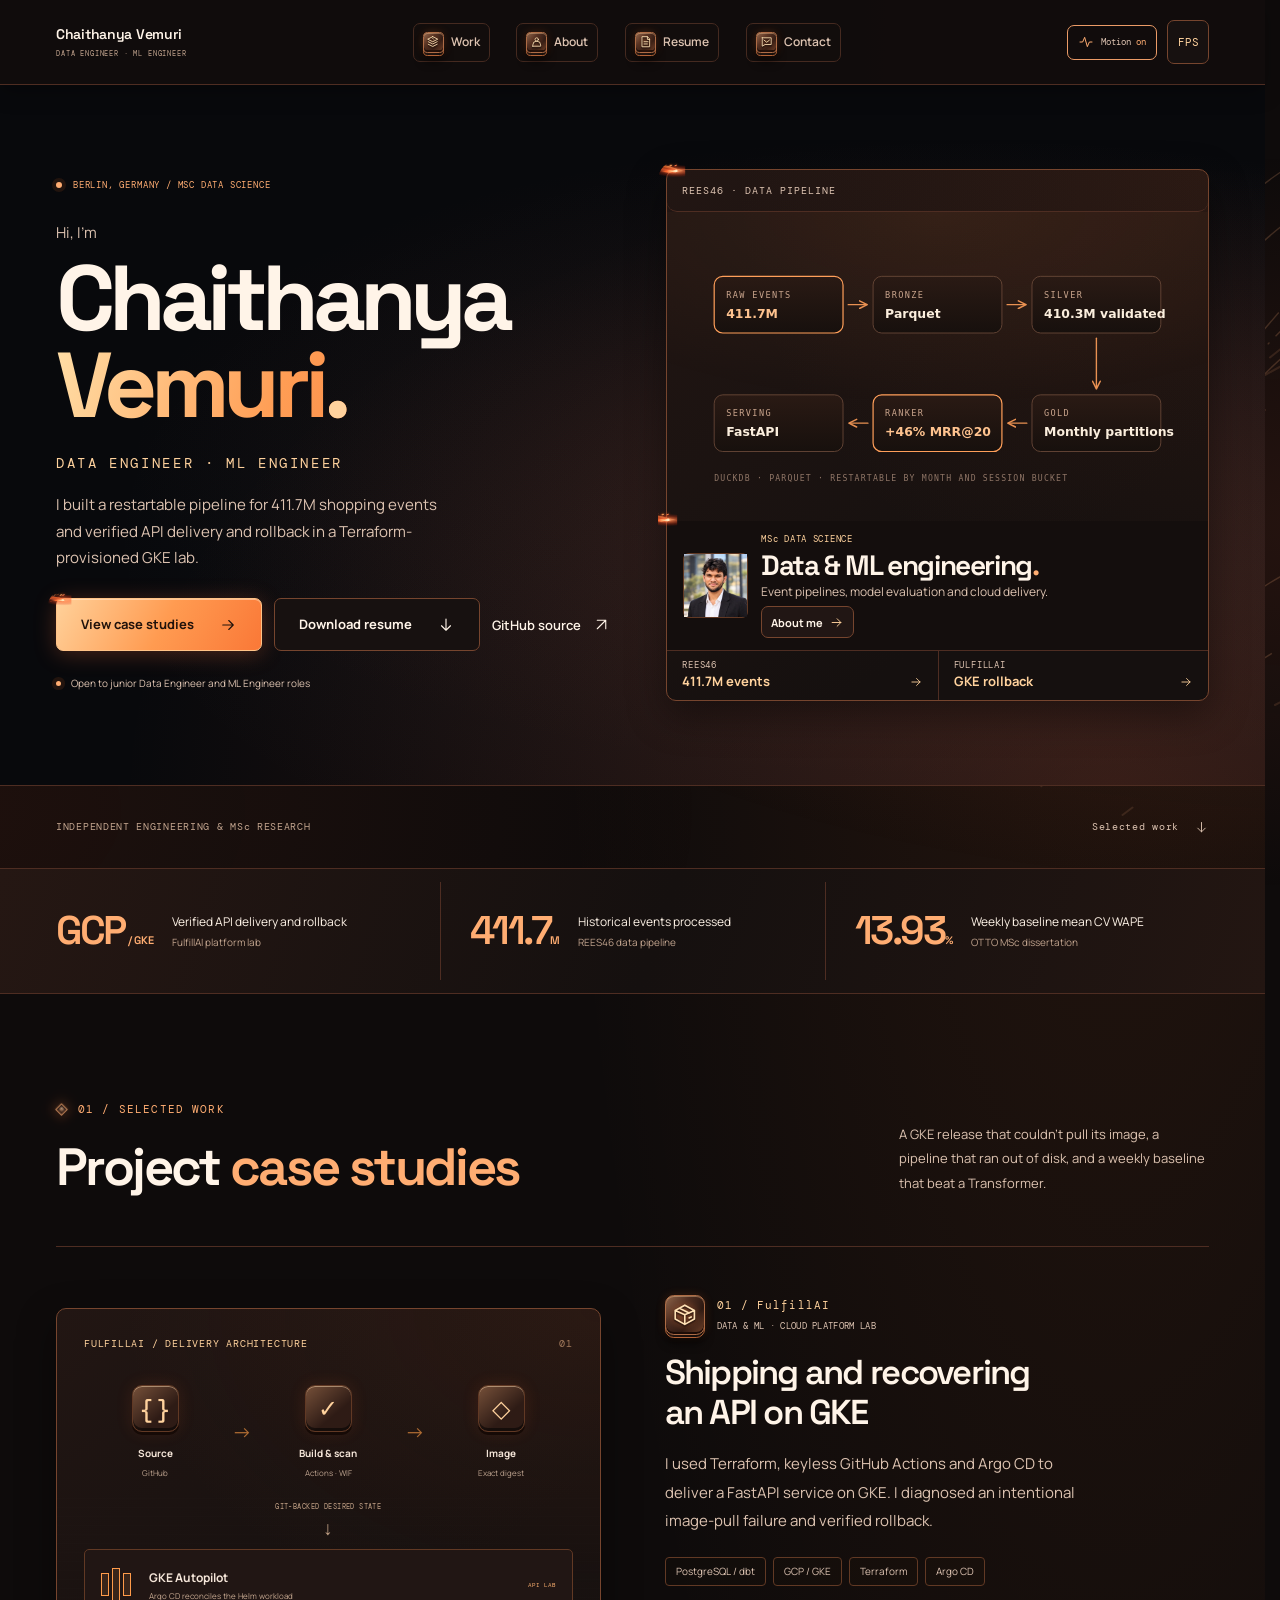
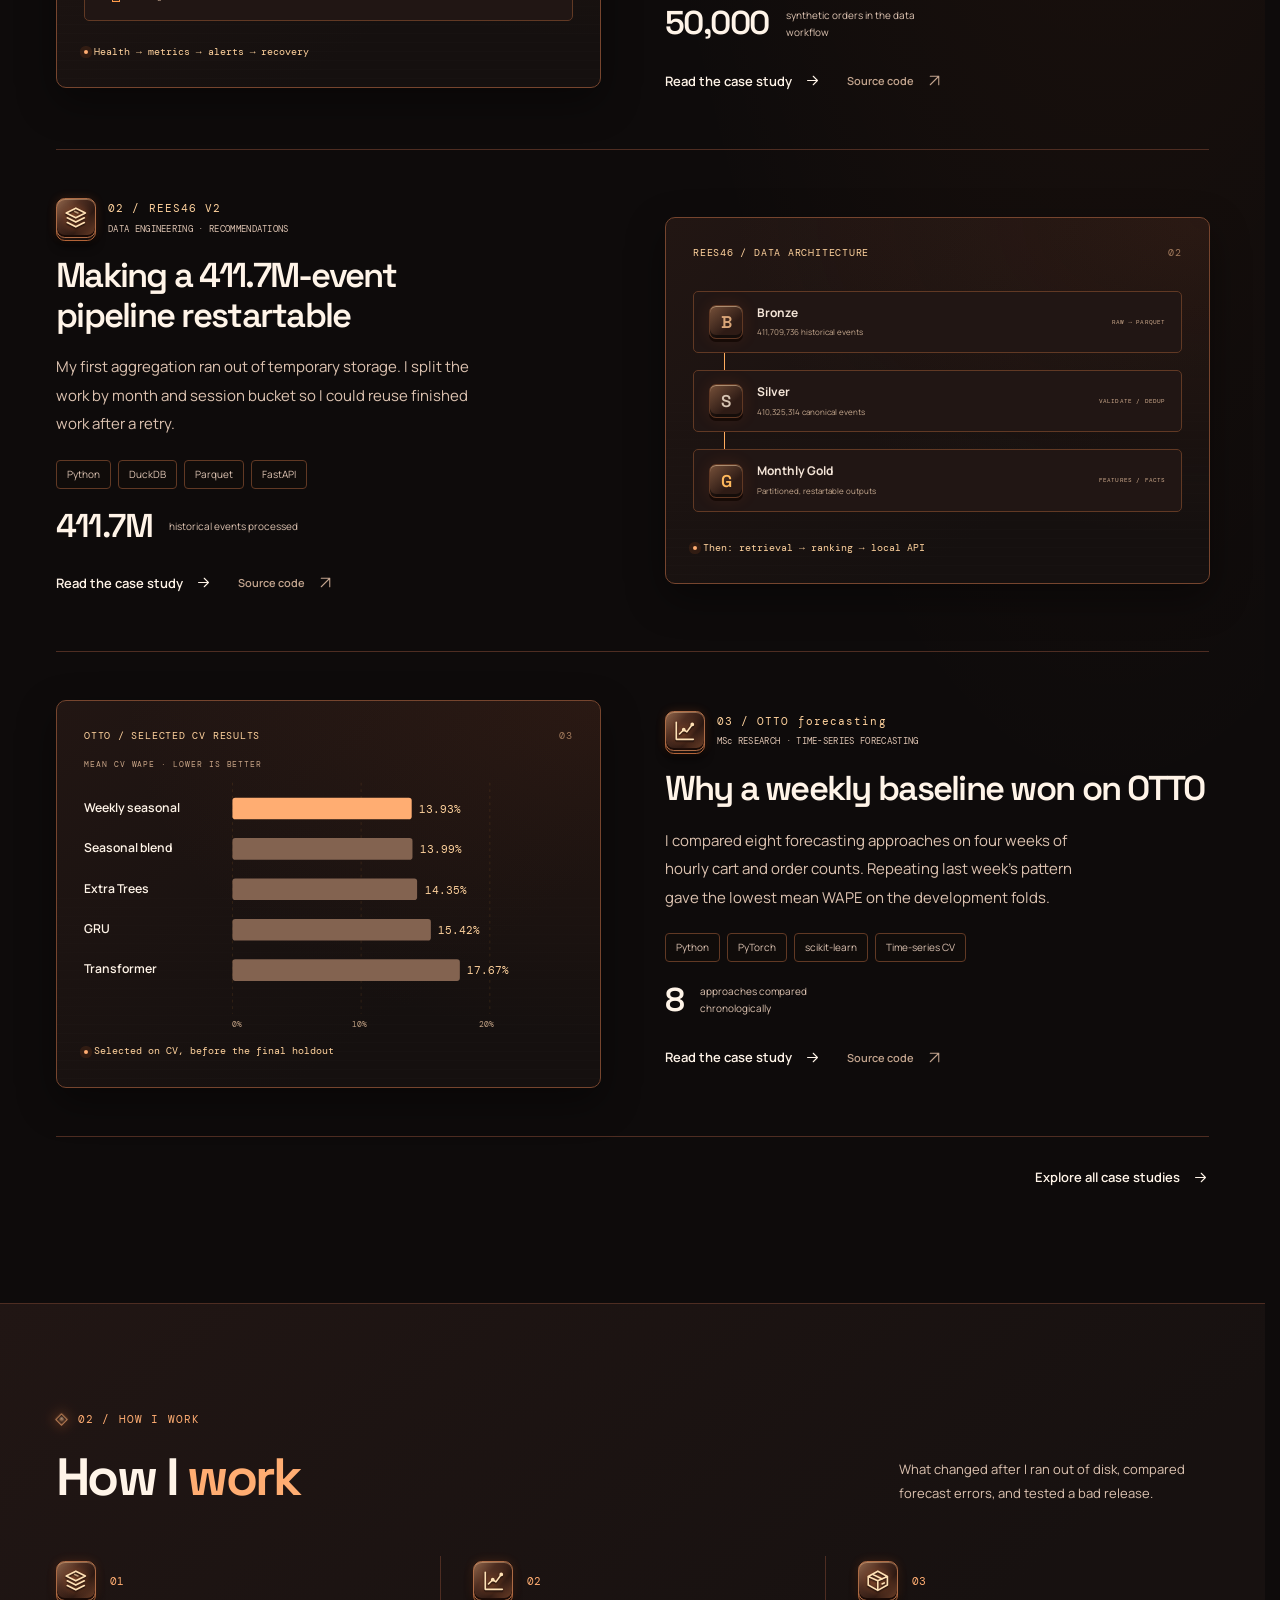
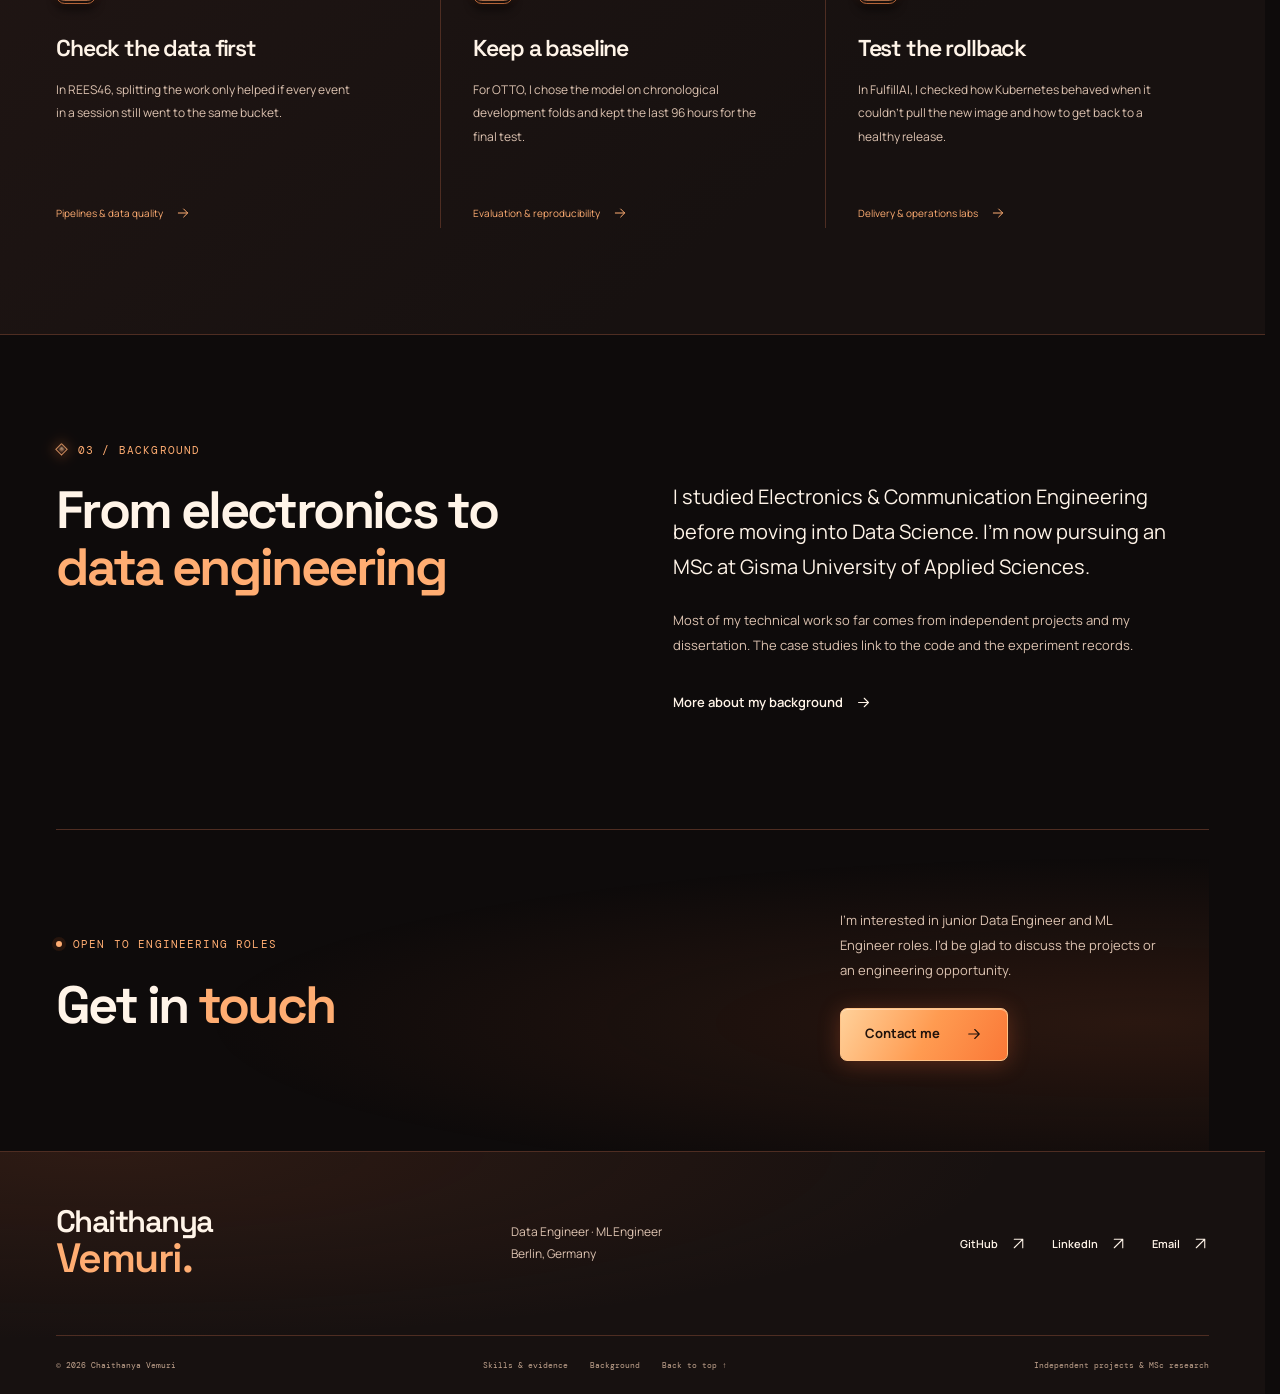
==== commit bb7382a2: "Replace home page shuriken with a REES46 pipeline diagram The profile panel now shows the bronze/sil" ====
--- a/index.html
+++ b/index.html
@@ -2,7 +2,7 @@
 <html lang="en" data-theme="dark" data-chakra="on"><head><meta charset="utf-8"><meta name="viewport" content="width=device-width, initial-scale=1"><meta name="theme-color" content="#08090c"><meta name="color-scheme" content="dark">
 <title>Data Engineer · ML Engineer — Chaithanya Vemuri</title><meta name="description" content="Chaithanya Vemuri builds data pipelines and ML systems. Explore a verified GKE delivery lab, a restartable 411.7M-event pipeline and OTTO forecasting research."><meta name="robots" content="index,follow"><link rel="canonical" href="https://chaithanyavemuri.xyz/">
 <meta property="og:type" content="website"><meta property="og:site_name" content="Chaithanya Vemuri"><meta property="og:title" content="Data Engineer · ML Engineer — Chaithanya Vemuri"><meta property="og:description" content="Chaithanya Vemuri builds data pipelines and ML systems. Explore a verified GKE delivery lab, a restartable 411.7M-event pipeline and OTTO forecasting research."><meta property="og:url" content="https://chaithanyavemuri.xyz/"><meta property="og:image" content="https://chaithanyavemuri.xyz/assets/chaithanya-vemuri-800.webp"><meta property="og:image:width" content="800"><meta property="og:image:height" content="800"><meta property="og:image:alt" content="Chaithanya Vemuri"><meta name="twitter:card" content="summary"><meta name="twitter:image" content="https://chaithanyavemuri.xyz/assets/chaithanya-vemuri-800.webp">
-<script src="/assets/chakra.c9cb20a78dc4.js"></script><link rel="icon" href="/assets/chaithanya-vemuri-400.webp" type="image/webp"><link rel="preload" href="/assets/fonts/manrope-variable.woff2" as="font" type="font/woff2" crossorigin><link rel="preload" href="/assets/fonts/space-grotesk-variable.woff2" as="font" type="font/woff2" crossorigin><link rel="stylesheet" href="/assets/site.a04ff1b84bfb.css"><link rel="stylesheet" href="/assets/shinobi.434edd1d5ae1.css"><link rel="stylesheet" href="/assets/cinema.79971e200ddc.css"><link rel="stylesheet" href="/assets/ember.f93e2fb675f1.css"><script src="/assets/site.2c8791774269.js" defer></script><script src="/assets/ember.3b71f5bba5a2.js" defer></script><script src="/assets/shuriken.949558ba546b.js" defer></script><script type="application/ld+json">{"@context": "https://schema.org", "@type": "Person", "name": "Chaithanya Vemuri", "url": "https://chaithanyavemuri.xyz", "image": "https://chaithanyavemuri.xyz/assets/chaithanya-vemuri-800.webp", "email": "chaithanyavemuri28@gmail.com", "sameAs": ["https://github.com/nikchey29", "https://www.linkedin.com/in/chaithanya-vemuri-141897264/"], "jobTitle": "Data Engineer · ML Engineer", "homeLocation": {"@type": "Place", "name": "Berlin, Germany"}}</script>
+<script src="/assets/chakra.c9cb20a78dc4.js"></script><link rel="icon" href="/assets/chaithanya-vemuri-400.webp" type="image/webp"><link rel="preload" href="/assets/fonts/manrope-variable.woff2" as="font" type="font/woff2" crossorigin><link rel="preload" href="/assets/fonts/space-grotesk-variable.woff2" as="font" type="font/woff2" crossorigin><link rel="stylesheet" href="/assets/site.a04ff1b84bfb.css"><link rel="stylesheet" href="/assets/pipeline.9b818cfe098a.css"><link rel="stylesheet" href="/assets/shinobi.434edd1d5ae1.css"><link rel="stylesheet" href="/assets/cinema.79971e200ddc.css"><link rel="stylesheet" href="/assets/ember.f93e2fb675f1.css"><script src="/assets/site.2c8791774269.js" defer></script><script src="/assets/ember.3b71f5bba5a2.js" defer></script><script type="application/ld+json">{"@context": "https://schema.org", "@type": "Person", "name": "Chaithanya Vemuri", "url": "https://chaithanyavemuri.xyz", "image": "https://chaithanyavemuri.xyz/assets/chaithanya-vemuri-800.webp", "email": "chaithanyavemuri28@gmail.com", "sameAs": ["https://github.com/nikchey29", "https://www.linkedin.com/in/chaithanya-vemuri-141897264/"], "jobTitle": "Data Engineer · ML Engineer", "homeLocation": {"@type": "Place", "name": "Berlin, Germany"}}</script>
 </head><body class="home-page" id="top"><div class="chakra-atmosphere" aria-hidden="true"><svg viewBox="0 0 1200 720" preserveAspectRatio="xMidYMid slice" fill="none" stroke="currentColor">
     <g class="current-trails" stroke-width="1.1">
     <path d="M-62 498C61 491 116 426 165 328S258 137 404 86m-451 475C92 542 153 480 217 382M-33 591c96-13 164-63 220-137m-203 168 88-30m82-49 71-86M1266 77C1091 109 1004 222 957 352s-89 206-260 275m530-505C1123 153 1047 229 1008 317m238-128-77 27m-58 34-55 64m168-94c-91 31-163 109-199 181M1223 419c-129 30-184 96-226 143m241-96-123 85"/>
@@ -17,14 +17,8 @@
     <div class="frame-popover" data-ember="frame"><p>Transition frame rate</p><div class="frame-options" role="group" aria-label="Frame rate limit"><button type="button" data-frame-choice="auto" aria-pressed="true" data-ember="control">Auto<span class="ember-edge" aria-hidden="true"></span></button><button type="button" data-frame-choice="60" aria-pressed="false" data-ember="control">60 fps<span class="ember-edge" aria-hidden="true"></span></button><button type="button" data-frame-choice="120" aria-pressed="false" data-ember="control">120 fps<span class="ember-edge" aria-hidden="true"></span></button></div>
     <p class="frame-feedback" role="status">Auto follows your browser’s refresh rate.</p><span class="ember-edge" aria-hidden="true"></span></div></details><button class="menu-toggle" type="button" aria-controls="navigation" aria-expanded="false" data-ember="control"><span>Menu</span><span class="menu-lines" aria-hidden="true"></span><span class="ember-edge" aria-hidden="true"></span></button></div>
     </div><div class="reading-progress" aria-hidden="true"></div><span class="ember-edge" aria-hidden="true"></span></header><main id="main" tabindex="-1"><section class="hero-stage" data-ember="bottom"><div class="shinobi-horizon" aria-hidden="true"></div><div class="hero container"><div class="hero-copy"><p class="eyebrow"><span class="status-dot"></span> BERLIN, GERMANY / MSc DATA SCIENCE</p><p class="hero-intro">Hi, I’m</p><h1 class="hero-title"><span>Chaithanya</span><span class="sunrise-text">Vemuri<span class="title-stop">.</span></span></h1><p class="hero-discipline">DATA ENGINEER · ML ENGINEER</p><p class="hero-description">I built a restartable pipeline for 411.7M shopping events and verified API delivery and rollback in a Terraform-provisioned GKE lab.</p><div class="hero-actions"><a class="button button-primary" href="/projects/" data-ember="control">View case studies <svg class="icon " viewBox="0 0 24 24" fill="none" stroke="currentColor" stroke-width="1.5" stroke-linecap="round" stroke-linejoin="round" aria-hidden="true"><path d="M5 12h14M13 6l6 6-6 6"/></svg><span class="ember-edge" aria-hidden="true"></span></a><a class="button button-secondary" href="/assets/Chaithanya_Vemuri_Resume.pdf?v=b223152e4dd4" download data-ember="control">Download resume <svg class="icon " viewBox="0 0 24 24" fill="none" stroke="currentColor" stroke-width="1.5" stroke-linecap="round" stroke-linejoin="round" aria-hidden="true"><path d="M12 4v15m-6-6 6 6 6-6"/></svg><span class="ember-edge" aria-hidden="true"></span></a><a class="text-link" href="https://github.com/nikchey29" target="_blank" rel="noopener noreferrer">GitHub source <svg class="icon " viewBox="0 0 24 24" fill="none" stroke="currentColor" stroke-width="1.5" stroke-linecap="round" stroke-linejoin="round" aria-hidden="true"><path d="M6 18 18 6M6 6h12v12"/></svg></a></div><p class="hero-role"><span class="status-dot"></span> Open to junior Data Engineer and ML Engineer roles</p></div><aside class="profile-panel" aria-labelledby="profile-title" data-ember="frame">
-      <div class="profile-slate" data-ember="bottom"><span>BERLIN · AVAILABLE 01/2027</span><button type="button" class="shuriken-spin" aria-label="Spin shuriken" hidden data-ember="control">Spin ↻<span class="ember-edge" aria-hidden="true"></span></button><span class="ember-edge" aria-hidden="true"></span></div>
-      <div class="shuriken-stage" data-shuriken data-rings="[[[0,-96],[25,-25],[96,0],[25,25],[0,96],[-25,25],[-96,0],[-25,-25]],[[14.7,0.0],[10.39446968344225,10.394469683442248],[9.001153973733046e-16,14.7],[-10.394469683442248,10.39446968344225],[-14.7,1.800230794746609e-15],[-10.394469683442251,-10.394469683442248],[-2.7003461921199135e-15,-14.7],[10.394469683442246,-10.394469683442251]]]" data-ember="bottom">
-      <div class="shuriken-field" aria-hidden="true"></div>
-      <div class="shuriken-space" aria-hidden="true">
-        <img class="shuriken-face" src="/assets/shuriken-steel.79062a809b39.webp" width="512" height="512" alt="" aria-hidden="true" decoding="async">
-        <canvas class="shuriken-canvas" width="240" height="240"></canvas>
-      </div>
-    <span class="ember-edge" aria-hidden="true"></span></div>
+      <div class="profile-slate" data-ember="bottom"><span>REES46 · DATA PIPELINE</span><span class="ember-edge" aria-hidden="true"></span></div>
+      <div class="pipeline-stage" data-ember="bottom"><a href="/projects/rees46-v2/" aria-label="REES46 V2 case study"><img src="/assets/pipeline.28ba6d30af79.svg" width="560" height="290" alt="REES46 pipeline: 411.7M raw events flow through bronze, silver and gold Parquet layers into a ranking model served through FastAPI" decoding="async"></a><span class="ember-edge" aria-hidden="true"></span></div>
       <div class="profile-body">
         <div class="profile-grid">
           <div class="profile-portrait" data-ember="detail"><img src="/assets/chaithanya-vemuri-800.webp" srcset="/assets/chaithanya-vemuri-400.webp 400w, /assets/chaithanya-vemuri-800.webp 800w" sizes="65px" width="800" height="800" alt="Chaithanya Vemuri" fetchpriority="high"><span class="ember-edge" aria-hidden="true"></span></div>
--- a/assets/pipeline.9b818cfe098a.css
+++ b/assets/pipeline.9b818cfe098a.css
@@ -0,0 +1,3 @@
+.pipeline-stage{position:relative;display:grid;place-items:center;padding:clamp(18px,3vw,30px);min-height:260px;background:radial-gradient(120% 90% at 50% 0%,rgba(255,150,80,.08),transparent 70%)}
+.pipeline-stage a{display:block;width:100%}
+.pipeline-stage img{display:block;width:100%;height:auto;max-width:560px;margin:0 auto}
